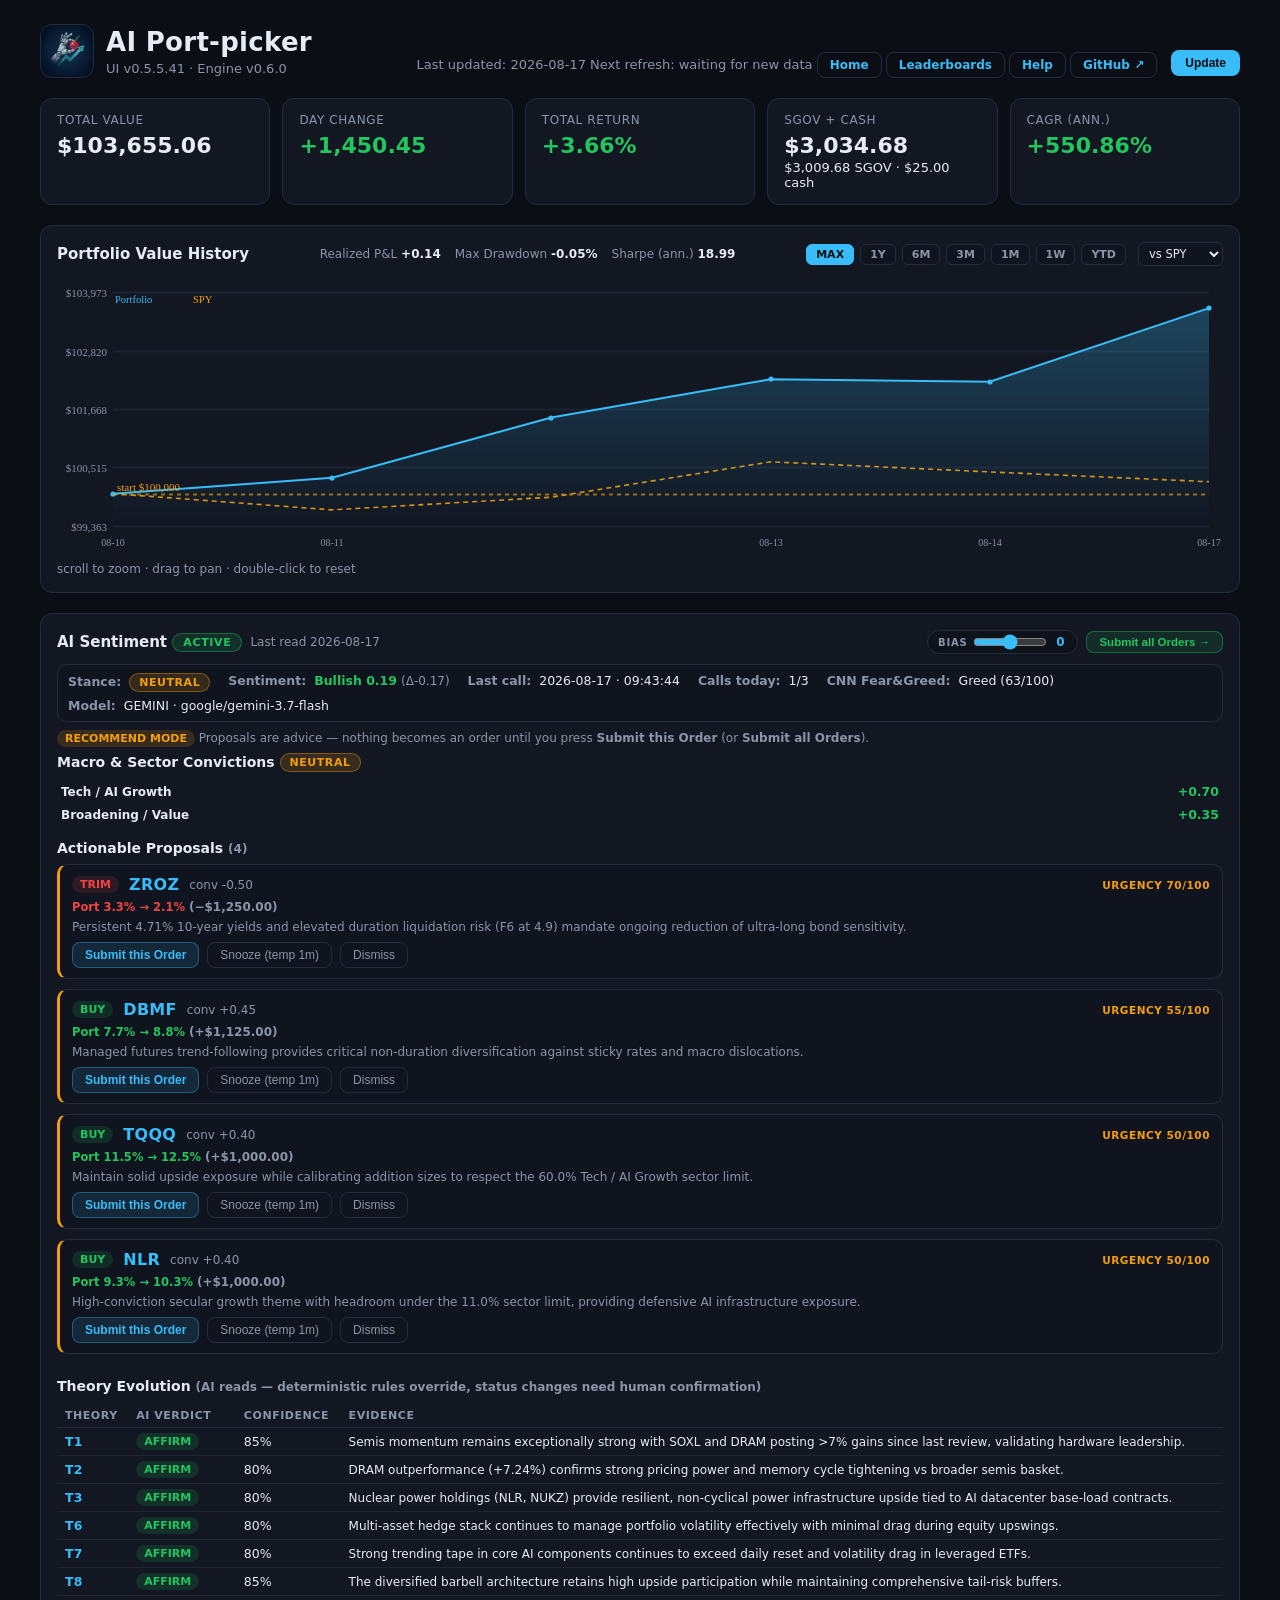
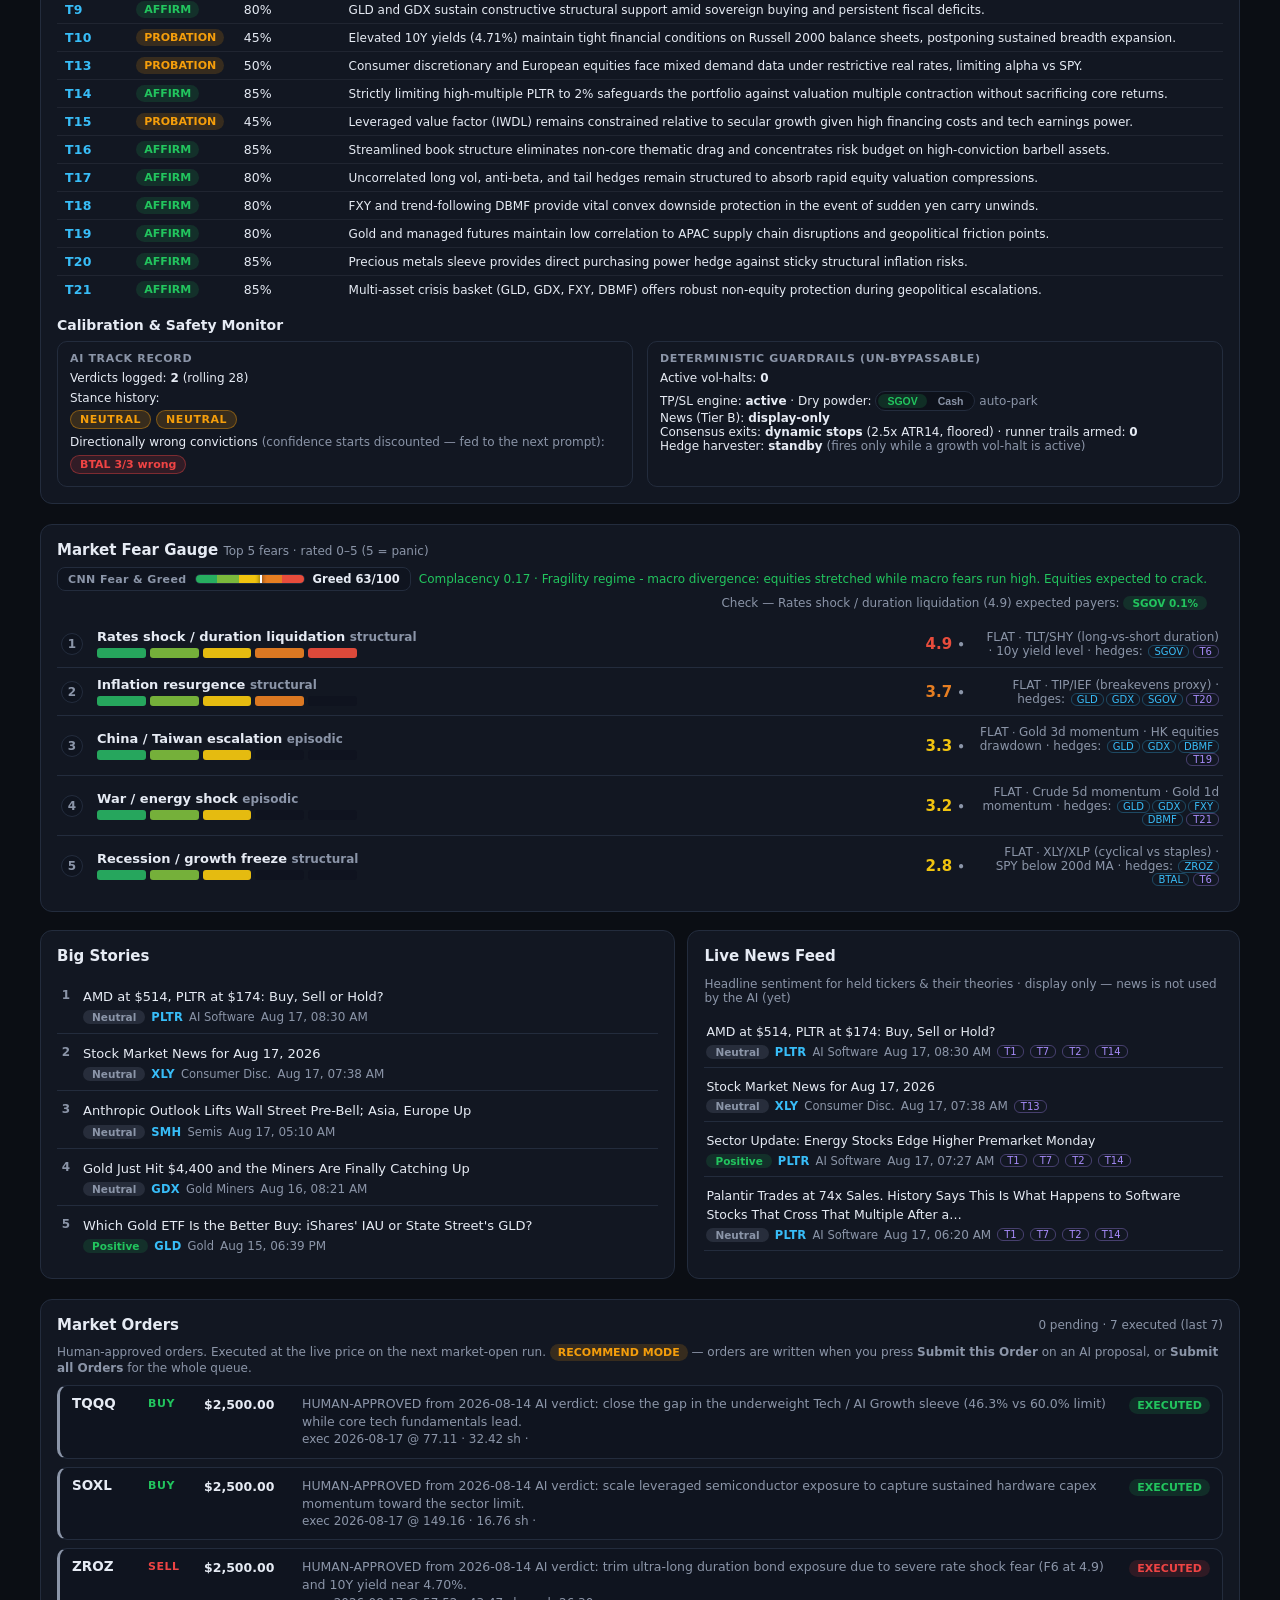
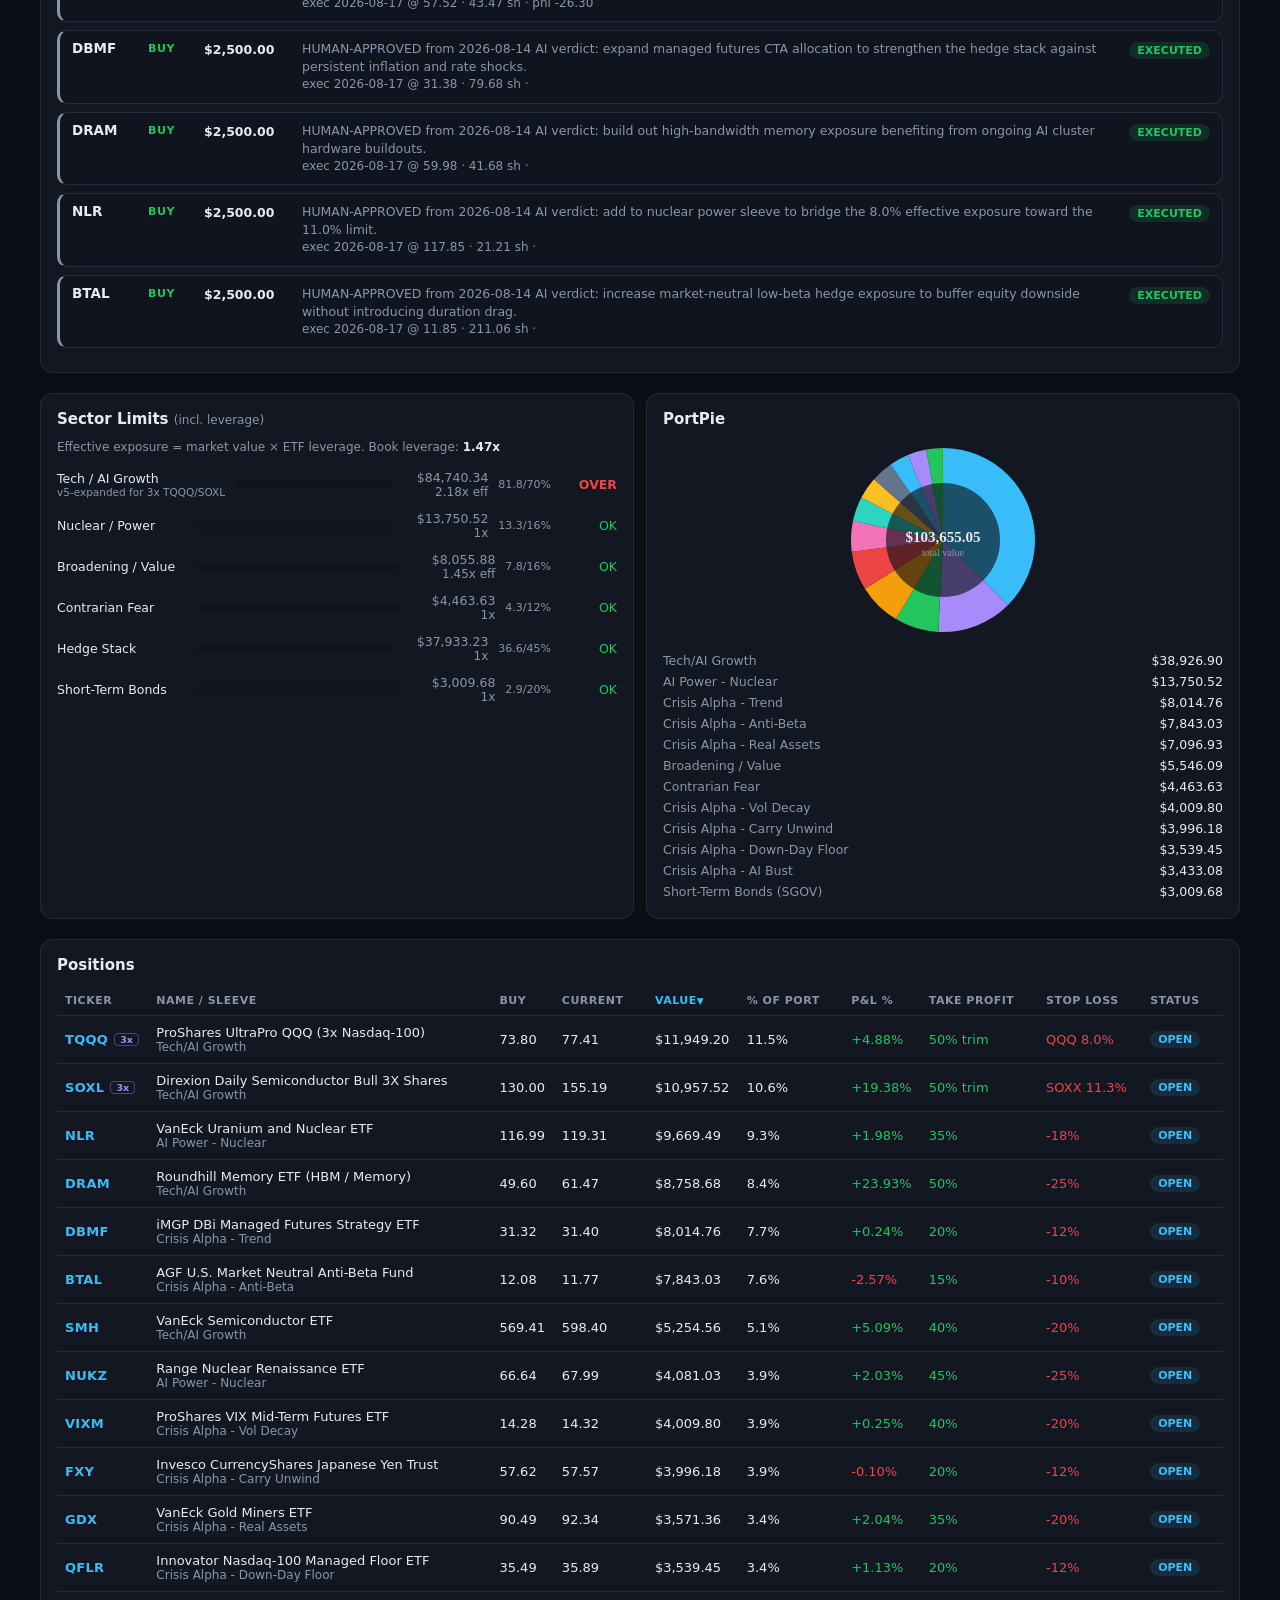
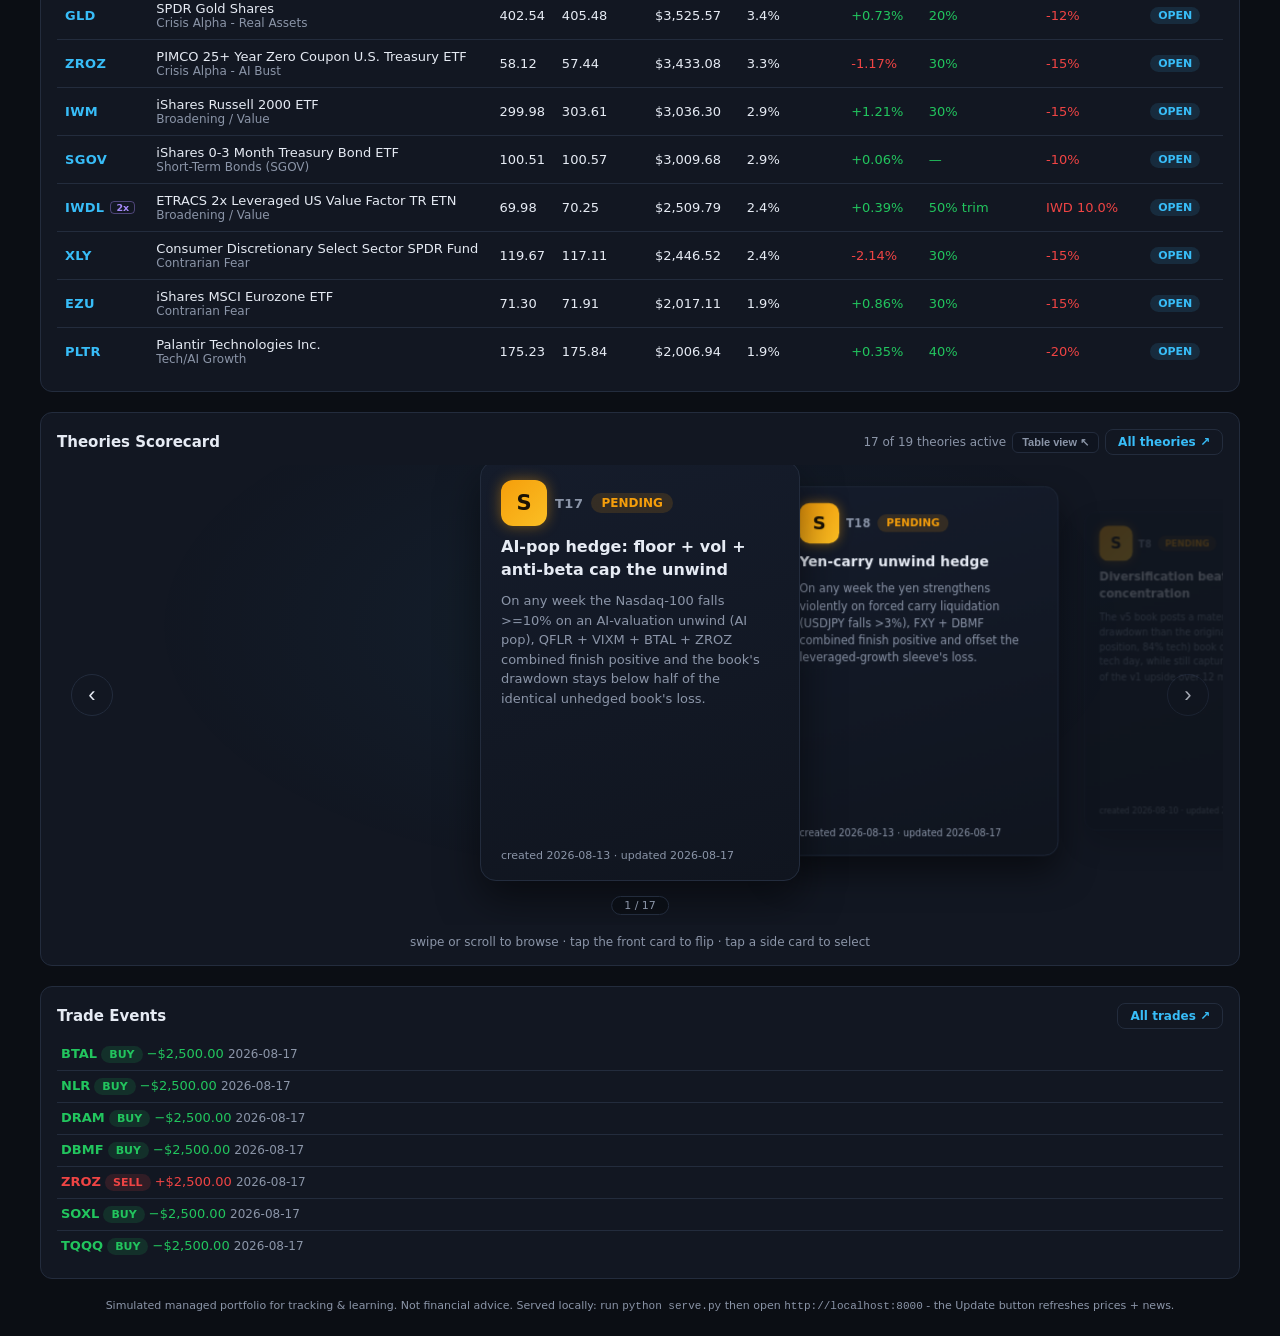
==== dashboard.html @ 4c9df9c7 "v0.5.5.41: community leaderboards full build - Top-10 windows, SPY/QQQ/TQQQ/TQQQ60-TMF40 benchmarks," ====
﻿<!DOCTYPE html>
<html lang="en">
<head>
<meta charset="UTF-8">
<meta name="viewport" content="width=device-width, initial-scale=1.0">
<title>AI Port-picker</title>
<link rel="stylesheet" href="styles.css?v=53">
</head>
<!--
  Page skeleton only. Every section below is filled by app.js from the
  AUTO-GENERATED dashboard.js (window.DASH). To change what shows, edit
  app.js or the data in portfolio.json/update.py â€” NOT dashboard.js.

  Section -> render function in app.js:
    header/cards          renderCards()
    chart                 initValueChart()
    AI sentiment          renderAi() (aiSection)
    fear gauge            renderFears() (fearSection)
    news                  renderNews()
    market orders         renderOrders()
    sector limits + pie   renderSectors() / initDonut()
    positions table       renderPositions()
    theories scorecard    renderTheories()
    trade events          renderEvents()
-->
<body>
<div class="wrap">
  <header>
    <div style="display:flex; align-items:center; gap:12px;">
      <div class="mascot" id="mascot" title="AI cherry-picker mascot â€” temp logo (replace with the real one later)"></div>
      <div>
        <h1 id="pname">Portfolio</h1>
        <div class="sub" id="verLine"></div>
      </div>
    </div>
    <div class="asof">Last updated: <span id="asof"></span> <span class="nextRefresh">Next refresh: <span id="nextRefresh">â€“</span></span> <a class="archiveBtn" href="index.html">Home</a> <a class="archiveBtn" href="leaderboards.html">Leaderboards</a> <a class="archiveBtn" href="help.html">Help</a> <a class="archiveBtn" href="https://github.com/RubySapior/stock-picker" target="_blank" rel="noopener">GitHub &#8599;</a> <button id="updateBtn" class="updateBtn" title="Run update.py to fetch fresh prices + news, then reload">Update</button></div>
  </header>

  <div class="rebalBanner" id="rebalBanner" style="display:none;"></div>

  <div class="cards" id="cards"></div>

  <div class="panel" style="position:relative; margin-bottom:20px;">
    <div class="charthead">
      <h2>Portfolio Value History</h2>
      <span class="chartstat" id="chartStat"></span>
      <div class="chartbar">
        <span class="rangeBtn active" data-days="0">MAX</span>
        <span class="rangeBtn" data-days="365">1Y</span>
        <span class="rangeBtn" data-days="183">6M</span>
        <span class="rangeBtn" data-days="92">3M</span>
        <span class="rangeBtn" data-days="30">1M</span>
        <span class="rangeBtn" data-days="7">1W</span>
        <span class="rangeBtn" data-days="ytd">YTD</span>
        <label class="bmLabel" title="Overlay a benchmark, normalized to the same $100,000 start">
          <select id="bmSelect" class="bmSelect">
            <option value="SPY">vs SPY</option>
            <option value="QQQ">vs QQQ</option>
            <option value="TQQQ">vs TQQQ</option>
            <option value="MUU">vs MUU</option>
          </select>
        </label>
      </div>
    </div>
    <canvas id="chart" height="280"></canvas>
    <div id="chartTip"></div>
    <div class="muted small" style="margin-top:6px;">scroll to zoom &middot; drag to pan &middot; double-click to reset</div>
  </div>

  <div class="panel" id="aiSection" style="margin-bottom:20px;">
    <div class="charthead">
      <h2>AI Sentiment <span class="aiBadge" id="aiStatus">OFF</span></h2>
      <span class="muted small" id="aiSub"></span>
      <span class="aiCtl" id="aiCtl">
        <span class="biasWrap" title="Your sentiment lean (-5 fearful ... +5 bullish) — fed into the AI prompt, shown separately from the CNN gauge">
          <label class="aiModeLabel" for="biasSlider">BIAS</label>
          <input type="range" id="biasSlider" min="-5" max="5" step="1" value="0">
          <span class="biasVal" id="biasVal">0</span>
        </span>
        <button id="execAllBtn" class="execAllBtn" title="Turn all current AI proposals + rotations into human-approved pending market orders (conviction-scaled amounts)">Submit all Orders &rarr;</button>
      </span>
    </div>
    <div id="aiHeartbeat"></div>
    <div class="aiGrid">
      <div id="aiMacro" class="aiCol"></div>
      <div id="aiProposals" class="aiCol"></div>
    </div>
    <div id="aiTheories" style="margin-top:14px;"></div>
    <div id="aiFearProps" style="margin-top:14px;"></div>
    <div id="aiCalib" style="margin-top:14px;"></div>
  </div>

  <div class="panel fearPanel" id="fearSection" style="display:none;">
    <div class="charthead">
      <h2>Market Fear Gauge <span class="muted small" style="font-weight:400;">Top 5 fears &middot; rated 0&ndash;5 (5 = panic)</span></h2>
      <div id="complacency" class="compLine"></div>
    </div>
    <div id="fearList"></div>
    <div id="fearSizing" class="sizingBox" style="display:none;"></div>
  </div>

  <div class="news-grid">
    <div class="panel">
      <h2>Big Stories</h2>
      <div id="bigStories"></div>
    </div>
    <div class="panel">
      <h2>Live News Feed</h2>
      <div class="muted small" style="margin-bottom:8px;">Headline sentiment for held tickers &amp; their theories &middot; display only — news is not used by the AI (yet)</div>
      <div class="feedWrap" id="feedWrap">
        <div id="newsFeed"></div>
        <div class="feedBar" aria-hidden="true"><div class="feedThumb" id="feedThumb"></div></div>
      </div>
    </div>
  </div>

  <div class="panel" id="ordersSection" style="margin-bottom:20px; display:none;">
    <div class="charthead">
      <h2>Market Orders</h2>
      <span class="muted small" id="ordersSub"></span>
    </div>
    <div class="muted small" style="margin-bottom:10px;" id="ordersNote">Human-approved orders from the AI verdict. Executed at the live price on the next market-open run.</div>
    <div id="ordersList"></div>
  </div>

  <div class="cmp-grid">
    <div class="panel">
      <h2>Sector Limits <span class="muted small" style="font-weight:400;">(incl. leverage)</span></h2>
      <div class="muted small" style="margin-bottom:10px;">Effective exposure = market value &times; ETF leverage. Book leverage: <strong id="levFactor" class="txt" style="color:var(--txt);"></strong></div>
      <div id="sectorList"></div>
    </div>
    <div class="panel" style="position:relative;">
      <h2>PortPie</h2>
      <canvas id="donut" height="200"></canvas>
      <div id="donutTip"></div>
      <div id="sleeveList" style="margin-top:10px;"></div>
    </div>
  </div>

  <div class="panel" style="margin-bottom:20px;">
    <h2>Positions</h2>
    <div class="scrollWrap">
      <div class="scroll">
        <table id="posTable">
          <thead><tr>
            <th data-key="ticker">Ticker</th><th data-key="name">Name / Sleeve</th><th data-key="buy_price">Buy</th><th data-key="current_price">Current</th><th data-key="current_value">Value</th><th data-key="pct">% of Port</th>
            <th data-key="pnl_pct">P&amp;L %</th><th data-key="take_profit_pct">Take Profit</th><th data-key="stop_loss_pct">Stop Loss</th><th data-key="status">Status</th>
          </tr></thead>
          <tbody></tbody>
        </table>
      </div>
      <div class="hBar" aria-hidden="true"><div class="hThumb" id="posHThumb"></div></div>
    </div>
  </div>

  <div class="panel" style="margin-bottom:20px;">
    <div class="charthead">
      <h2>Theories Scorecard</h2>
      <div class="chartbar">
        <span class="muted small" id="tCount"></span>
        <button id="viewToggle" class="rangeBtn" title="Switch between the flash-card wheel and the plain table">Table view &#8596;</button>
        <a class="archiveBtn" href="theories.html">All theories &#8599;</a>
      </div>
    </div>
    <div class="wheelStage" id="wheelStage">
      <div class="wheel" id="wheel"></div>
      <button class="wheelBtn prev" id="wPrev" title="Previous card">&#8249;</button>
      <button class="wheelBtn next" id="wNext" title="Next card">&#8250;</button>
      <div class="wheelCounter" id="wCounter"></div>
    </div>
    <div class="wheelHint" id="wheelHint">swipe or scroll to browse &middot; tap the front card to flip &middot; tap a side card to select</div>
    <div id="tableView" style="display:none;">
      <div class="scrollWrap">
        <div class="scroll">
          <table id="theoryTable">
            <thead><tr><th>Rank</th><th>ID</th><th>Theory</th><th>Prediction</th><th>Status</th><th>Evidence Log</th></tr></thead>
            <tbody></tbody>
          </table>
        </div>
        <div class="hBar" aria-hidden="true"><div class="hThumb" id="theoryHThumb"></div></div>
      </div>
    </div>
  </div>

  <div class="panel" style="margin-bottom:20px;">
    <div class="charthead">
      <h2>Trade Events</h2>
      <a class="archiveBtn" href="trades.html">All trades &#8599;</a>
    </div>
    <div id="events"></div>
  </div>

  <footer>Simulated managed portfolio for tracking &amp; learning. Not financial advice. Served locally: run <code>python serve.py</code> then open <code>http://localhost:8000</code> - the Update button refreshes prices + news.</footer>
</div>

<script src="wheel.js?v=8"></script>
<script src="app.js?v=58" defer></script>
</body>
</html>
---- styles.css ----
:root{
    --bg:#0b0e14; --panel:#121722; --panel2:#0f141f; --border:#232c3d;
    --txt:#e6ebf4; --muted:#8b95a8; --green:#22c55e; --red:#ef4444;
    --amber:#f59e0b; --blue:#38bdf8; --violet:#a78bfa;
  }
  *{box-sizing:border-box; margin:0; padding:0;}
  html{scroll-behavior:smooth; overflow-x:hidden; overscroll-behavior-x:contain;}
  body{background:var(--bg); color:var(--txt); font-family:'Segoe UI',system-ui,-apple-system,sans-serif; padding:24px; overflow-x:hidden;}
  .wrap{max-width:1200px; margin:0 auto;}
  header{display:flex; justify-content:space-between; align-items:flex-end; flex-wrap:wrap; gap:12px; margin-bottom:20px;}
  h1{font-size:26px; letter-spacing:.3px;}
  .sub{color:var(--muted); font-size:13px; margin-top:4px;}
  .asof{color:var(--muted); font-size:13px; text-align:right;}
  .updateBtn{cursor:pointer; font-size:12px; font-weight:600; color:#0b0e14; background:var(--blue);
    border:none; border-radius:8px; padding:6px 14px; margin-left:10px; vertical-align:2px;}
  .updateBtn:hover{filter:brightness(1.1);}
  .updateBtn:disabled{opacity:.6; cursor:wait;}
  .mascot{width:54px; height:54px; flex:none; border-radius:12px; border:1.5px dashed var(--border);
    background:var(--panel2) center/contain no-repeat; background-image:url('temp-logo.jpg?v=2');}
  .mascot::after{content:'ICON'; display:flex; width:100%; height:100%; align-items:center; justify-content:center;
    color:var(--muted); font-size:9px; font-weight:700; letter-spacing:1px;}
  .mascot.hasIcon::after{display:none;}
  .mascot.hasIcon{border-style:solid;}
  .cards{display:grid; grid-template-columns:repeat(auto-fit,minmax(160px,1fr)); gap:12px; margin-bottom:20px;}
  .card{background:var(--panel); border:1px solid var(--border); border-radius:12px; padding:14px 16px;}
  .card .label{color:var(--muted); font-size:12px; text-transform:uppercase; letter-spacing:.6px;}
  .card .val{font-size:22px; font-weight:600; margin-top:6px;}
  .card .delta{font-size:13px; margin-top:2px;}
  .cmp-grid{display:grid; grid-template-columns:minmax(0,1fr) minmax(0,1fr); gap:12px; margin-bottom:20px;}
  .panel{background:var(--panel); border:1px solid var(--border); border-radius:12px; padding:16px;}
  .panel h2{font-size:15px; margin-bottom:12px; color:var(--txt);}
  canvas{width:100%; display:block;}
  #donutTip{position:absolute; pointer-events:none; background:rgba(18,23,34,.96); border:1px solid var(--border); border-radius:8px; padding:6px 10px; font-size:12px; color:var(--txt); opacity:0; transition:opacity .12s; z-index:50; box-shadow:0 4px 14px rgba(0,0,0,.45); white-space:nowrap;}
  #chartTip{position:absolute; pointer-events:none; background:rgba(18,23,34,.96); border:1px solid var(--border); border-radius:8px; padding:6px 10px; font-size:12px; color:var(--txt); opacity:0; transition:opacity .12s; z-index:50; box-shadow:0 4px 14px rgba(0,0,0,.45); white-space:nowrap;}
  table{width:100%; border-collapse:collapse; font-size:13px;}
  #posTable th{cursor:pointer; user-select:none; white-space:nowrap;}
  #posTable th:hover{color:var(--txt);}
  #posTable th.sorted{color:var(--blue);}
  #posTable td{white-space:nowrap;}
  .caret{display:inline-block; width:14px; color:var(--blue); font-size:9px; text-align:left;}
  .newTag{display:inline-block; margin-left:6px; font-size:9px; font-weight:700; color:#0b0e14; background:var(--green);
    border-radius:4px; padding:1px 5px; vertical-align:1px; animation:newPulse 2s ease-in-out infinite; white-space:nowrap;}
  @keyframes newPulse{0%,100%{opacity:1;} 50%{opacity:.5;}}
  th{color:var(--muted); text-align:left; padding:8px 8px; border-bottom:1px solid var(--border); font-weight:600; font-size:11px; text-transform:uppercase; letter-spacing:.5px;}
  td{padding:9px 8px; border-bottom:1px solid var(--border);}
  tr:last-child td{border-bottom:none;}
  .pos{color:var(--green);} .neg{color:var(--red);} .amber{color:var(--amber);}
  .pill{display:inline-block; padding:2px 8px; border-radius:20px; font-size:11px; font-weight:600;}
  .pill.open{background:rgba(56,189,248,.12); color:var(--blue);}
  .pill.closed{background:rgba(148,163,184,.12); color:var(--muted);}
  .pill.tp{background:rgba(34,197,94,.14); color:var(--green);}
  .pill.sl{background:rgba(239,68,68,.14); color:var(--red);}
  .pill.warn{background:rgba(245,158,11,.16); color:var(--amber);}
  .rebalBanner{border:1px solid rgba(245,158,11,.35); background:rgba(245,158,11,.08); color:var(--amber); border-radius:8px; padding:10px 14px; margin:14px 0; font-size:13px; line-height:1.5;}
  .badge{display:inline-block; padding:3px 10px; border-radius:20px; font-size:12px; font-weight:600;}
  .badge.pending{background:rgba(245,158,11,.14); color:var(--amber);}
  .badge.right{background:rgba(34,197,94,.16); color:var(--green);}
  .badge.wrong{background:rgba(239,68,68,.16); color:var(--red);}
  .badge.partial{background:rgba(167,139,250,.16); color:var(--violet);}
  .badge.s{background:linear-gradient(135deg,#f59e0b,#fbbf24); color:#1a1205; box-shadow:0 0 8px rgba(245,158,11,.4);}
  .badge.a{background:rgba(34,197,94,.18); color:var(--green);}
  .badge.b{background:rgba(56,189,248,.16); color:var(--blue);}
  .badge.c{background:rgba(245,158,11,.16); color:var(--amber);}
  .badge.d{background:rgba(239,68,68,.18); color:var(--red);}
  .badge.abandoned{background:rgba(148,163,184,.14); color:var(--muted); text-decoration:line-through;}
  .badge.paused{background:rgba(167,139,250,.14); color:var(--violet);}
  .scroll{overflow-x:auto; scrollbar-width:none;}
  .scroll::-webkit-scrollbar{width:0; height:0;}
  .scrollWrap{position:relative;}
  .hBar{position:absolute; left:1px; right:1px; bottom:0; height:6px; pointer-events:none; z-index:5;}
  .hThumb{position:absolute; top:0; bottom:0; border-radius:3px; background:rgba(56,189,248,.38); box-shadow:0 0 6px rgba(56,189,248,.18); opacity:0; transition:opacity .35s ease;}
  .scrollWrap.scrolling .hThumb{opacity:1;}
  .muted{color:var(--muted);} .small{font-size:12px;}
  .eventline{display:flex; justify-content:space-between; align-items:center; padding:7px 4px; border-bottom:1px solid var(--border); font-size:13px;}
  .eventline .evWho{min-width:205px; white-space:nowrap; flex-shrink:0;}
  .eventline:last-child{border-bottom:none;}
  footer{margin-top:20px; color:var(--muted); font-size:11px; text-align:center;}
  .thesis{font-size:12.5px; color:var(--muted); margin-top:4px;}
  #theoryTable td{vertical-align:top;}
  #theoryTable td:nth-child(2){white-space:nowrap;}
  #theoryTable th:nth-child(3), #theoryTable td:nth-child(3){width:31%;}
  #theoryTable th:nth-child(4), #theoryTable td:nth-child(4){width:24%;}
  .ev{font-size:12px; color:var(--muted); margin-top:4px; border-left:2px solid var(--border); padding-left:8px;}
  .news-grid{display:grid; grid-template-columns:minmax(0,1.15fr) minmax(0,1fr); gap:12px; margin-bottom:20px;}
  #bigStories .story{display:flex; gap:10px; padding:9px 2px; border-bottom:1px solid var(--border);}
  #bigStories .story:last-child{border-bottom:none;}
  .snum{color:var(--muted); font-size:12px; font-weight:700; padding-top:2px; min-width:14px; text-align:center;}
  .stitle, .fTitle{color:var(--txt); text-decoration:none; line-height:1.4;}
  .stitle{font-size:13px;} .fTitle{font-size:12.5px;}
  .stitle:hover, .fTitle:hover{color:var(--blue);}
  .smeta, .fMeta{color:var(--muted); font-size:11.5px; margin-top:4px; display:flex; align-items:center; gap:6px; flex-wrap:wrap;}
  .sent{display:inline-block; padding:1px 9px; border-radius:999px; font-size:10.5px; font-weight:600; text-transform:capitalize;}
  .sent.positive{color:var(--green); background:rgba(34,197,94,.14);}
  .sent.negative{color:var(--red); background:rgba(239,68,68,.14);}
  .sent.neutral{color:var(--muted); background:rgba(148,163,184,.16);}
  .tick{font-weight:700; color:var(--blue); letter-spacing:.3px;}
  .tick[title]{cursor:help;}
  a.theoryTag{text-decoration:none; cursor:pointer; color:var(--violet);}
  .theoryTag{display:inline-block; font-size:10px; color:var(--violet); border:1px solid rgba(167,139,250,.35); border-radius:6px; padding:0 6px;}
  a.theoryTag:hover{background:rgba(167,139,250,.15);}
  .feedWrap{position:relative;}
  #newsFeed{overflow-y:auto; scrollbar-width:none;}
  #newsFeed::-webkit-scrollbar{width:0; height:0;}
  .feedBar{position:absolute; right:1px; top:2px; bottom:2px; width:6px; pointer-events:none; z-index:5;}
  .feedThumb{position:absolute; left:0; right:0; border-radius:3px; background:rgba(56,189,248,.38); box-shadow:0 0 6px rgba(56,189,248,.18); opacity:0; transition:opacity .35s ease;}
  .feedWrap.scrolling .feedThumb{opacity:1;}
  .feedItem{padding:8px 2px; border-bottom:1px solid var(--border);}
  .feedItem:last-child{border-bottom:none;}
  .charthead{display:flex; justify-content:space-between; align-items:center; flex-wrap:wrap; gap:8px; margin-bottom:10px;}
  .charthead h2{margin-bottom:0;}
  .chartstat{display:flex; align-items:center; gap:14px; flex-wrap:wrap; font-size:12px; color:var(--muted);}
  .chartstat b{color:var(--txt); font-weight:600;}
  .chartbar{display:flex; align-items:center; gap:6px; flex-wrap:wrap;}
  .rangeBtn{cursor:pointer; font-size:11px; font-weight:600; color:var(--muted); border:1px solid var(--border);
    border-radius:6px; padding:3px 9px; background:var(--panel2); user-select:none;}
  .rangeBtn:hover{color:var(--txt); border-color:var(--blue);}
  .rangeBtn.active{color:#0b0e14; background:var(--blue); border-color:var(--blue);}
  .spyLabel{font-size:11.5px; color:var(--muted); display:flex; align-items:center; gap:5px; cursor:pointer; margin-left:4px;}
  .spyLabel input{accent-color:var(--amber);}
  .bmLabel{margin-left:6px;}
  .bmSelect{background:var(--panel2); color:var(--text); border:1px solid var(--border); border-radius:6px;
    font-size:11.5px; font-family:inherit; padding:3px 6px; cursor:pointer;}
  .bmSelect:hover{border-color:var(--amber);}
  .cmp-grid{display:grid; grid-template-columns:minmax(0,1fr) minmax(0,1fr); gap:12px; margin-bottom:20px;}
  .srow{display:flex; align-items:center; gap:10px; padding:6px 0; font-size:12.5px;}
  .sname{min-width:130px;}
  .sbar{flex:1; height:8px; background:var(--panel2); border-radius:6px; overflow:hidden; position:relative;}
  .sbar .fill{height:100%; border-radius:6px;}
  .sbar .capmark{position:absolute; top:-2px; width:2px; height:12px; background:var(--muted);}
  .sval{min-width:86px; text-align:right; color:var(--muted); font-variant-numeric:tabular-nums;}
  .scap{min-width:44px; text-align:right; color:var(--muted); font-size:11px;}
  .sstat{min-width:56px; text-align:right;}
  .stat.ok{color:var(--green);} .stat.warn{color:var(--amber);} .stat.over{color:var(--red); font-weight:700;}
  .levBadge{display:inline-block; margin-left:6px; font-size:9.5px; font-weight:700; color:var(--violet);
    border:1px solid rgba(167,139,250,.4); border-radius:4px; padding:0 5px; vertical-align:1px;}
  .schedTag{display:block; width:max-content; max-width:52px; margin-top:1px; font-size:8px; font-weight:700;
    line-height:1.1; letter-spacing:.2px; text-align:center; color:var(--amber);
    border:1px solid rgba(245,158,11,.45); border-radius:4px; padding:1px 3px; cursor:help;}
  @media (max-width:900px){ .news-grid{grid-template-columns:1fr;} .cmp-grid{grid-template-columns:1fr;} }
  @media (max-width:520px){
    .srow{flex-wrap:wrap; row-gap:6px;}
    .sbar{flex-basis:100%;}
    .sname{flex:1 1 auto; min-width:0;}
  }

  /* ---- market fear gauge ---- */
  .fearPanel{margin-bottom:18px;}
  .fearRow{display:flex; align-items:center; gap:14px; padding:9px 4px; border-bottom:1px solid var(--border);}
  .fearRow:last-child{border-bottom:none;}
  .fearRank{width:22px; height:22px; border-radius:50%; background:var(--panel2); border:1px solid var(--border); color:var(--muted); font-size:12px; font-weight:700; display:flex; align-items:center; justify-content:center; flex:none;}
  .fearMain{flex:1; min-width:0;}
  .fearName{font-size:13px; font-weight:600; margin-bottom:4px;}
  .fearBar{display:flex; gap:4px; max-width:260px;}
  .fearSeg{flex:1; height:10px; border-radius:3px; opacity:.95;}
  .fearScore{font-size:15px; font-weight:700; width:52px; text-align:right; flex:none;}
  .fearArrow{font-size:12px; color:var(--muted);}
  .fearWhy{font-size:11px; color:var(--muted); width:240px; flex:none; text-align:right;}
  .chip{display:inline-block; font-size:10px; color:var(--blue); border:1px solid rgba(56,189,248,.3); border-radius:6px; padding:0 5px; margin-left:2px;}
  .compLine{font-size:12px; text-align:right;}
  .compHot{color:var(--red); font-weight:600;}
  .compMid{color:var(--amber);}
  .compCool{color:var(--green);}
  .fgWrap{display:inline-flex; align-items:center; gap:8px; border:1px solid var(--border); background:var(--panel2); border-radius:8px; padding:4px 10px; margin-right:8px; vertical-align:middle;}
  .fgLabel{font-weight:700; font-size:11px; letter-spacing:.4px; color:var(--muted);}
  .fgTrack{position:relative; display:inline-flex; width:110px; height:10px; border-radius:6px; overflow:hidden; border:1px solid var(--border);}
  .fgZone{flex:1;}
  .fgNeedle{position:absolute; top:-3px; width:2px; height:16px; background:#fff; border-radius:2px; box-shadow:0 0 4px rgba(0,0,0,.8); pointer-events:none;}
  .fgVal{font-weight:700; font-size:11.5px;}
  .sizingBox{margin-top:10px; padding:9px 12px; border:1px solid rgba(245,158,11,.4); border-radius:8px; background:rgba(245,158,11,.08); font-size:12px; color:var(--amber);}
  @media (max-width:900px){ .fearRow{flex-wrap:wrap;} .fearWhy{width:100%; text-align:left;} }

  /* ---- theory archive (theories.html) ---- */
  .archiveBtn{display:inline-block; padding:5px 12px; border:1px solid var(--border); border-radius:8px; color:var(--blue); text-decoration:none; font-size:12px; font-weight:600;}
  .archiveBtn:hover{border-color:var(--blue); background:rgba(56,189,248,.08);}
  .filterbar{display:flex; align-items:center; gap:10px; flex-wrap:wrap; margin-bottom:12px;}
  .searchBox{flex:1; min-width:220px; background:var(--panel2); border:1px solid var(--border); border-radius:8px; color:var(--txt); padding:7px 12px; font-size:13px; outline:none;}
  .searchBox:focus{border-color:var(--blue);}
  .btnGroup{display:inline-flex; gap:4px; flex-wrap:wrap;}
  .fBtn.active{color:var(--txt); border-color:var(--blue); background:rgba(56,189,248,.12);}

  /* ---- help page (help.html) ---- */
  .helpTab{cursor:pointer; font-size:12px; font-weight:600; color:var(--muted); border:1px solid var(--border);
    border-radius:8px; padding:6px 18px; background:var(--panel2); user-select:none;}
  .helpTab:hover{color:var(--txt); border-color:var(--blue);}
  .helpTab.active{color:#0b0e14; background:var(--blue); border-color:var(--blue);}
  .helpText{font-size:13px; line-height:1.7; color:var(--txt); margin:0;}
  .helpList{margin:0; padding-left:20px; font-size:13px; line-height:1.7; color:var(--txt);}
  .helpList li{margin-bottom:8px;}
  .helpList code, .helpText code, table code{background:var(--panel2); border:1px solid var(--border); border-radius:4px; padding:1px 5px; font-size:12px;}

  /* ---- theory archive flash-card wheel (theories.html) ---- */
  .wheelStage{position:relative; height:min(460px, 64vh); perspective:1500px; overflow:hidden; touch-action:pan-y; cursor:grab; border-radius:16px; background:radial-gradient(ellipse at 50% 35%, rgba(56,189,248,.05), transparent 60%); user-select:none; -webkit-user-select:none; -webkit-touch-callout:none;}
  .wheelStage.dragging{cursor:grabbing;}
  .wheel{position:absolute; inset:0;}
  .wheelStage .card{position:absolute; left:50%; top:calc(50% - 24px); width:min(320px, 82vw); height:min(420px, 56vh); background:transparent; border:none; padding:0; transition:transform .85s cubic-bezier(.22,.9,.3,1), opacity .35s ease; cursor:pointer;}
  .wheelStage.dragging .card{transition:transform .3s cubic-bezier(.25,.85,.35,1), opacity .3s ease;}
  .cardInner{position:absolute; inset:0; z-index:1; perspective:1200px; transform-style:preserve-3d; transition:transform .85s cubic-bezier(.4,.1,.2,1);}
  .wheelStage .card.flipped .cardInner{transform:rotateY(180deg);}
  .face{position:absolute; inset:0; backface-visibility:hidden; -webkit-backface-visibility:hidden; border-radius:16px; border:1px solid var(--border); background:linear-gradient(165deg, #151c2b 0%, #10151f 100%); box-shadow:0 18px 40px rgba(0,0,0,.5); display:flex; flex-direction:column; padding:18px 20px; overflow:hidden;}
  .face.back{transform:rotateY(180deg); background:linear-gradient(165deg, #10161f 0%, #0d1119 100%);}
  .wheelStage .card.dim .face{filter:brightness(.75);}
  .cTop{display:flex; align-items:center; gap:8px; margin-bottom:10px;}
  .cTier{width:46px; height:46px; flex:none; border-radius:12px; display:flex; align-items:center; justify-content:center; font-size:21px; font-weight:800;}
  .cTier.s{background:linear-gradient(135deg,#f59e0b,#fbbf24); color:#1a1205; box-shadow:0 0 14px rgba(245,158,11,.45);}
  .cTier.a{background:rgba(34,197,94,.18); color:var(--green); border:1px solid rgba(34,197,94,.4);}
  .cTier.b{background:rgba(56,189,248,.16); color:var(--blue); border:1px solid rgba(56,189,248,.4);}
  .cTier.c{background:rgba(245,158,11,.16); color:var(--amber); border:1px solid rgba(245,158,11,.4);}
  .cTier.d{background:rgba(239,68,68,.18); color:var(--red); border:1px solid rgba(239,68,68,.4);}
  .cId{font-size:13px; font-weight:700; color:var(--muted); letter-spacing:.5px;}
  .cTitle{font-size:16px; font-weight:700; line-height:1.4; margin-bottom:10px;}
  .cPred{font-size:13px; color:var(--muted); line-height:1.5; flex:1; overflow-y:auto;}
  .cFoot{margin-top:12px; font-size:11px;}
  .cSection{font-size:10.5px; font-weight:700; letter-spacing:1.5px; color:var(--muted); text-transform:uppercase; margin:6px 0 4px;}
  .cThesis{font-size:12.5px; color:var(--txt); line-height:1.5; margin-bottom:8px; max-height:96px; overflow-y:auto;}
  .cEvs{flex:1; overflow-y:auto; padding-right:4px;}
  .cEvs .ev{font-size:11.5px;}
  .wheelBtn{position:absolute; top:50%; transform:translateY(-50%); width:42px; height:42px; border-radius:50%; background:var(--panel); border:1px solid var(--border); color:var(--txt); font-size:22px; line-height:1; cursor:pointer; z-index:60; transition:all .15s;}
  .wheelBtn:hover{border-color:var(--blue); color:var(--blue); background:rgba(56,189,248,.1);}
  .wheelBtn.prev{left:14px;}
  .wheelBtn.next{right:14px;}
  .wheelCounter{position:absolute; bottom:10px; left:50%; transform:translateX(-50%); background:rgba(11,14,20,.8); border:1px solid var(--border); border-radius:20px; padding:2px 12px; font-size:11px; color:var(--muted); z-index:200; pointer-events:none;}
  .wheelHint{text-align:center; color:var(--muted); font-size:12px; margin-top:10px;}
  @media (max-width:700px){
    .wheelBtn{width:34px; height:34px; font-size:18px;}
    .wheelBtn.prev{left:6px;} .wheelBtn.next{right:6px;}
  }


/* ---- AI Sentiment section ---- */
.aiBadge{display:inline-block; font-size:11px; font-weight:700; letter-spacing:.06em; padding:2px 10px; border-radius:20px; vertical-align:middle;}
.aiBadge.active{background:rgba(34,197,94,.14); color:var(--green); border:1px solid rgba(34,197,94,.4);}
.aiBadge.degraded{background:rgba(245,158,11,.16); color:var(--amber); border:1px solid rgba(245,158,11,.4);}
.aiBadge.off{background:rgba(148,163,184,.12); color:var(--muted); border:1px solid var(--border);}
.stancePill{display:inline-block; font-size:11px; font-weight:700; letter-spacing:.05em; padding:2px 9px; border-radius:12px; vertical-align:middle;}
.stancePill.risk_on{background:rgba(34,197,94,.14); color:var(--green); border:1px solid rgba(34,197,94,.4);}
.stancePill.risk_off{background:rgba(239,68,68,.14); color:var(--red); border:1px solid rgba(239,68,68,.4);}
.stancePill.neutral{background:rgba(245,158,11,.16); color:var(--amber); border:1px solid rgba(245,158,11,.4);}
.aiBar{display:flex; flex-wrap:wrap; gap:6px 18px; padding:8px 10px; background:var(--panel2); border:1px solid var(--border); border-radius:10px; margin-bottom:8px; font-size:12.5px;}
.aiBarItem strong{color:var(--muted); font-weight:600; margin-right:4px;}
.aiSlate{padding:14px; border:1px dashed var(--border); border-radius:10px; color:var(--muted); font-size:13px; line-height:1.6;}
.aiGrid{display:grid; grid-template-columns:1fr; gap:14px; margin-top:6px;}
.aiColHead{font-size:14px; margin:0 0 8px;}
.propCard{border:1px solid var(--border); border-left:3px solid var(--muted); border-radius:10px; padding:10px 12px; margin-bottom:10px; background:var(--panel2); position:relative; perspective:900px;}
.propCard.urgred{border-left-color:var(--red);}
.propCard.urgamber{border-left-color:var(--amber);}
.propCard.urglow{border-left-color:#4a5568;}
.propInner{position:relative; transform-style:preserve-3d; transition:transform .35s ease;}
.propCard.flipped .propInner{transform:rotateY(180deg);}
.propFace{backface-visibility:hidden; -webkit-backface-visibility:hidden;}
.propBack{position:absolute; inset:0; transform:rotateY(180deg); display:flex; flex-direction:column; justify-content:center; border-radius:8px;}
.propTop{display:flex; align-items:center; gap:10px; flex-wrap:wrap;}
.urgTag{font-size:10.5px; font-weight:700; letter-spacing:.05em; margin-left:auto;}
.urgTag.urgred{color:var(--red);}
.urgTag.urgamber{color:var(--amber);}
.urgTag.urglow{color:var(--muted);}
.aiBtns{display:flex; gap:8px; margin-top:8px; flex-wrap:wrap;}
.aiBtn{background:rgba(56,189,248,.12); color:var(--blue); border:1px solid rgba(56,189,248,.35); border-radius:8px; padding:5px 12px; font-size:12px; cursor:pointer; font-weight:600;}
.aiBtn:hover{background:rgba(56,189,248,.25);}
.aiBtn.ghost{background:transparent; color:var(--muted); border-color:var(--border); font-weight:400;}
.aiBtn.ghost:hover{color:var(--txt);}
.aiBtn.booked,.aiBtn.booked:hover{background:rgba(120,120,130,.10); color:var(--muted); border-color:var(--border); cursor:not-allowed; opacity:.7;}
.aiBtn:disabled{cursor:not-allowed;}
.propSub{margin-top:10px; border-top:1px dashed var(--border); padding-top:8px;}
.propSubBtn{width:100%; text-align:center; font-weight:600;}
.propSubBtn .chev{display:inline-block; transition:transform .3s ease; font-size:10px;}
.propSubBtn.open .chev{transform:rotate(90deg);}
.propSubList{margin-top:8px; overflow:hidden; max-height:0; opacity:0;
  transition:max-height .45s ease, opacity .3s ease;}
.propSubList.open{opacity:1;}
.propSubList .propCard{opacity:.8;}
.propSubList.open .propCard{animation:propIn .4s ease both;}
.propSubList.open .propCard:nth-child(1){animation-delay:.05s;}
.propSubList.open .propCard:nth-child(2){animation-delay:.10s;}
.propSubList.open .propCard:nth-child(3){animation-delay:.15s;}
.propSubList.open .propCard:nth-child(4){animation-delay:.20s;}
.propSubList.open .propCard:nth-child(5){animation-delay:.25s;}
.propSubList.open .propCard:nth-child(6){animation-delay:.30s;}
.propSubList.open .propCard:nth-child(7){animation-delay:.35s;}
.propSubList.open .propCard:nth-child(8){animation-delay:.40s;}
@keyframes propIn{from{opacity:0; transform:translateY(-6px);} to{opacity:.8; transform:translateY(0);}}
.updBadge{color:var(--amber); font-weight:600; margin:6px 0;}
.sectRow{display:flex; align-items:center; justify-content:space-between; gap:14px; padding:4px 4px;}
  .sectName{font-size:12px; font-weight:600; overflow:hidden; text-overflow:ellipsis; white-space:nowrap;}
  .sectVal{font-size:12.5px; font-weight:700; flex:none; text-align:right; font-variant-numeric:tabular-nums;}
  .sectVal.pos{color:var(--green);}
  .sectVal.neg{color:var(--red);}
  .sectVal.neu{color:var(--muted);}
.aiFearTable{width:100%; border-collapse:collapse; font-size:12.5px; margin-top:10px;}
.aiFearTable th{text-align:left; color:var(--muted); font-weight:600; font-size:11px; text-transform:uppercase; letter-spacing:.05em; padding:5px 8px; border-bottom:1px solid var(--border);}
.aiFearTable td{padding:5px 8px; border-bottom:1px solid rgba(128,138,152,.12);}
.aiWit{font-size:10.5px; color:var(--amber); font-weight:600;}
.aiCtl{display:inline-flex; align-items:center; gap:8px; margin-left:auto;}
.aiModeLabel{font-size:10px; font-weight:700; letter-spacing:.08em; color:var(--muted);}
.biasWrap{display:inline-flex; align-items:center; gap:6px; background:rgba(11,14,20,.5); border:1px solid var(--border); border-radius:20px; padding:3px 10px;}
.biasWrap input[type=range]{width:74px; accent-color:var(--blue); cursor:pointer;}
.biasVal{font-size:12px; font-weight:800; color:var(--blue); min-width:14px; text-align:center;}
.execAllBtn{background:rgba(34,197,94,.12); color:var(--green); border:1px solid rgba(34,197,94,.4); border-radius:8px; padding:4px 12px; font-size:11.5px; font-weight:700; cursor:pointer;}
.execAllBtn:hover:not(:disabled){background:rgba(34,197,94,.25);}
.execAllBtn:disabled{opacity:.4; cursor:not-allowed;}
.portChg{font-size:11.5px; font-weight:600; margin-top:6px;}
.portChg.pos{color:var(--green);} .portChg.neg{color:var(--red);}
.sentIdx{font-weight:800;}
.parkTog{display:inline-flex; gap:2px; background:rgba(11,14,20,.6); border:1px solid var(--border); border-radius:12px; padding:2px; vertical-align:middle;}
.parkTog button{background:transparent; color:var(--muted); border:0; border-radius:10px; padding:1px 9px; font-size:10.5px; font-weight:700; cursor:pointer;}
.parkTog button.on{background:rgba(34,197,94,.16); color:var(--green);}
.rotBook{margin-left:auto; flex:none;}
.rotRow{display:flex; align-items:center; gap:8px; border:1px solid var(--border); border-left:3px solid var(--blue); border-radius:10px; padding:8px 12px; margin-bottom:8px; background:var(--panel2); font-size:12.5px; flex-wrap:wrap;}
.rotArrow{color:var(--blue); font-weight:800;}
.fpRow{border:1px dashed var(--border); border-radius:8px; padding:8px 12px; margin-bottom:8px; font-size:12.5px; background:var(--panel2);}
.fpRow strong{color:var(--amber);}
.calibBadge{display:inline-block; font-size:11px; font-weight:700; border-radius:10px; padding:2px 9px; margin:2px 4px 2px 0; background:rgba(245,158,11,.14); color:var(--amber); border:1px solid rgba(245,158,11,.4);}
.calibBadge.neg{background:rgba(239,68,68,.14); color:var(--red); border-color:rgba(239,68,68,.4);}
.calibBadge.amber{background:rgba(245,158,11,.14); color:var(--amber); border-color:rgba(245,158,11,.4);}
.calibGrid{display:grid; grid-template-columns:1fr 1fr; gap:14px; margin-top:6px;}
@media(max-width:900px){ .calibGrid{grid-template-columns:1fr;} }
.calibGrid > div{border:1px solid var(--border); border-radius:10px; padding:10px 12px;}
.calibHead{font-size:11px; font-weight:700; letter-spacing:.06em; color:var(--muted);}
.orderRow{display:flex; align-items:flex-start; gap:12px; border:1px solid var(--border); border-left:3px solid var(--muted); border-radius:10px; padding:9px 12px; margin-bottom:8px; background:var(--panel2); font-size:12.5px;}
.orderRow.pending{border-left-color:var(--amber);}
.orderRow.executed{border-left-color:var(--green);}
.orderTicker{font-weight:800; font-size:13.5px; width:64px; flex:none;}
.orderAct{font-size:11px; font-weight:800; letter-spacing:.05em; width:44px; flex:none; margin-top:2px;}
.orderAct.pos{color:var(--green);}
.orderAct.neg{color:var(--red);}
.orderAmt{font-weight:700; font-variant-numeric:tabular-nums; width:86px; flex:none; margin-top:2px;}
.orderNote{flex:1; color:var(--muted); line-height:1.45; min-width:0;}
.orderRow .pill{flex:none; margin-top:2px;}

/* ---- landing page (landing.html) ---- */
.landWrap{max-width:1080px; margin:0 auto;}
.landNav{display:flex; align-items:center; justify-content:space-between; gap:18px; flex-wrap:wrap; padding:18px 0 8px; border-bottom:1px solid var(--border); margin-bottom:34px;}
.landBrand{display:flex; align-items:center; gap:12px;}
.landName{font-size:17px; font-weight:800; letter-spacing:.3px;}
.landTag{font-size:11px; color:var(--muted); letter-spacing:.4px;}
.landNav .mascot{width:42px; height:42px;}
.landLinks{display:flex; gap:18px; align-items:center; flex-wrap:wrap;}
.landLinks a{color:var(--muted); text-decoration:none; font-size:13px; font-weight:600;}
.landLinks a:hover{color:var(--blue);}
.landAuth{display:flex; align-items:center; gap:10px; flex-wrap:wrap;}
.landBtn{display:inline-block; border-radius:10px; padding:9px 20px; font-size:13.5px; font-weight:700; text-decoration:none; cursor:pointer; border:1px solid transparent; font-family:inherit; transition:all .15s;}
.landBtn.solid{background:var(--blue); color:#0b0e14;}
.landBtn.solid:hover{filter:brightness(1.12);}
.landBtn.ghost{background:var(--panel2); color:var(--txt); border-color:var(--border);}
.landBtn.ghost:hover{border-color:var(--blue); color:var(--blue);}
.landBtn.big{padding:12px 26px; font-size:15px;}
.landHero{text-align:center; padding:44px 12px 30px; position:relative;}
.heroBadge{display:inline-block; font-size:11.5px; font-weight:600; letter-spacing:.4px; color:var(--muted); border:1px solid var(--border); background:var(--panel2); border-radius:999px; padding:5px 14px; margin-bottom:22px;}
.landTitle{font-size:clamp(34px, 6vw, 58px); line-height:1.08; font-weight:800; letter-spacing:-.5px; margin-bottom:18px;}
.grad{background:linear-gradient(100deg, var(--blue), var(--violet)); -webkit-background-clip:text; background-clip:text; color:transparent;}
.landSub{max-width:640px; margin:0 auto 28px; color:var(--muted); font-size:15.5px; line-height:1.7;}
.landCta{display:flex; gap:12px; justify-content:center; flex-wrap:wrap; margin-bottom:36px;}
.heroStats{display:grid; grid-template-columns:repeat(auto-fit, minmax(150px, 1fr)); gap:12px; max-width:860px; margin:0 auto;}
.heroChartPanel{max-width:860px; margin:26px auto 0; background:var(--panel); border:1px solid var(--border); border-radius:16px; padding:18px 20px 12px; text-align:left;}
.heroChartHead{display:flex; justify-content:space-between; align-items:center; gap:10px; flex-wrap:wrap; font-size:14.5px; font-weight:700; margin-bottom:8px;}
.heroChartTag{font-size:10px; font-weight:700; letter-spacing:.8px; text-transform:uppercase; color:var(--amber); border:1px solid rgba(245,158,11,.45); border-radius:999px; padding:2px 9px;}
#heroChart{width:100%; display:block;}
.heroChartCap{font-size:11px; color:var(--muted); margin-top:6px; text-align:center;}
.hStat{background:var(--panel); border:1px solid var(--border); border-radius:14px; padding:16px 18px;}
.hVal{font-size:20px; font-weight:700; margin-bottom:4px; white-space:nowrap; overflow:hidden; text-overflow:ellipsis;}
.hVal .pos{color:var(--green);} .hVal .neg{color:var(--red);}
.hLab{font-size:11px; color:var(--muted); text-transform:uppercase; letter-spacing:.6px;}
.landSec{padding:46px 0 10px; border-top:1px solid var(--border); margin-top:44px;}
.secTitle{font-size:26px; font-weight:800; text-align:center; margin-bottom:10px; letter-spacing:-.3px;}
.secSub{text-align:center; color:var(--muted); font-size:14px; max-width:640px; margin:0 auto 30px; line-height:1.7;}
.landGrid{display:grid; grid-template-columns:repeat(auto-fit, minmax(280px, 1fr)); gap:14px;}
.landGrid.two{grid-template-columns:repeat(auto-fit, minmax(300px, 1fr)); max-width:820px; margin:0 auto 22px;}
.fCard{background:var(--panel); border:1px solid var(--border); border-radius:14px; padding:20px 22px; transition:border-color .15s, transform .15s;}
.fCard:hover{border-color:var(--blue); transform:translateY(-2px);}
.fIcon{font-size:24px; margin-bottom:10px;}
.fCard h3{font-size:15.5px; margin-bottom:8px;}
.fCard p{font-size:13px; color:var(--muted); line-height:1.65;}
.landSteps{display:flex; align-items:stretch; gap:14px; justify-content:center; flex-wrap:wrap; max-width:900px; margin:0 auto;}
.step{flex:1; min-width:220px; background:var(--panel); border:1px solid var(--border); border-radius:14px; padding:20px; position:relative;}
.stepNum{width:34px; height:34px; border-radius:50%; background:var(--blue); color:#0b0e14; font-weight:800; display:flex; align-items:center; justify-content:center; margin-bottom:12px; font-size:15px;}
.step h3{font-size:15px; margin-bottom:7px;}
.step p{font-size:13px; color:var(--muted); line-height:1.6;}
.stepArrow{align-self:center; color:var(--muted); font-size:22px; flex:none;}
.landFoot{display:flex; justify-content:space-between; align-items:center; gap:10px; flex-wrap:wrap; max-width:1080px; margin:0 auto;}
.footLinks a{color:var(--muted); text-decoration:none; font-size:12px;}
.footLinks a:hover{color:var(--blue);}
.authChip{display:inline-flex; align-items:center; gap:8px; background:rgba(34,197,94,.1); border:1px solid rgba(34,197,94,.4); color:var(--green); border-radius:20px; padding:4px 12px; font-size:12px; max-width:240px; overflow:hidden; text-overflow:ellipsis; white-space:nowrap;}
.authChip strong{overflow:hidden; text-overflow:ellipsis;}
.chipOut{background:transparent; border:0; color:var(--muted); font-size:11px; font-weight:700; cursor:pointer; text-decoration:underline;}
.chipOut:hover{color:var(--red);}
.landModal{position:fixed; inset:0; background:rgba(4,6,10,.72); backdrop-filter:blur(4px); display:flex; align-items:center; justify-content:center; z-index:500; padding:20px;}
.landModalCard{position:relative; background:var(--panel); border:1px solid var(--border); border-radius:18px; padding:28px; width:100%; max-width:400px; box-shadow:0 24px 60px rgba(0,0,0,.6); text-align:center;}
.landModalCard h3{font-size:19px; margin-bottom:6px;}
.modalSub{font-size:12.5px; color:var(--muted); margin-bottom:20px; line-height:1.5;}
.modalX{position:absolute; top:12px; right:14px; background:transparent; border:0; color:var(--muted); font-size:24px; line-height:1; cursor:pointer;}
.modalX:hover{color:var(--red);}
.authLabel{display:block; text-align:left; font-size:11px; font-weight:700; letter-spacing:.5px; text-transform:uppercase; color:var(--muted); margin:10px 0 5px;}
.authInput{width:100%; background:var(--panel2); border:1px solid var(--border); border-radius:10px; color:var(--txt); padding:10px 14px; font-size:14px; outline:none; font-family:inherit;}
.authInput:focus{border-color:var(--blue);}
.authErr{color:var(--red); font-size:12px; min-height:18px; margin-top:8px; text-align:left;}
.modalNote{font-size:11.5px; color:var(--muted); margin-top:14px; line-height:1.5;}
@media (max-width:760px){
  .landNav{flex-direction:column; align-items:flex-start;}
  .landLinks{width:100%; justify-content:space-between;}
  .landAuth{width:100%;}
  .landAuth .landBtn{flex:1; text-align:center;}
  .stepArrow{transform:rotate(90deg);}
}

/* ---- community leaderboard (site 0.5.5.29) ---- */
.verLine{color:var(--muted); font-size:12px; white-space:nowrap;}
.lbMeta{color:var(--muted); font-size:12px; margin-bottom:12px;}
.lbTabs{display:flex; gap:6px; flex-wrap:wrap; margin-bottom:12px;}
.lbSortable{cursor:pointer; user-select:none;}
.lbSortable:hover{color:var(--txt);}
.lbSortable.on{color:var(--blue);}
.lbTab{cursor:pointer; font-size:12px; font-weight:600; color:var(--muted); background:var(--panel2);
  border:1px solid var(--border); border-radius:8px; padding:6px 14px; font-family:inherit;}
.lbTab:hover{color:var(--txt); border-color:var(--blue);}
.lbTab.on{color:#0b0e14; background:var(--blue); border-color:var(--blue);}
.lbBody{border:1px solid var(--border); border-radius:10px; overflow:hidden;}
.lbHead, .lbRow{display:grid; grid-template-columns:56px 1fr 150px 80px 80px 90px; align-items:center; padding:9px 14px; font-size:13px; gap:8px;}
.lbHead{background:var(--panel2); color:var(--muted); font-size:11px; font-weight:600; text-transform:uppercase; letter-spacing:.5px; border-bottom:1px solid var(--border);}
.lbRow{border-bottom:1px solid var(--border);}
.lbRow:last-child{border-bottom:none;}
.lbRow:hover{background:rgba(56,189,248,.04);}
.lbRow.rank1 .lbRank{background:linear-gradient(135deg,#f59e0b,#fbbf24); color:#1a1205; box-shadow:0 0 8px rgba(245,158,11,.4);}
.lbRow.rank2 .lbRank{background:linear-gradient(135deg,#94a3b8,#cbd5e1); color:#0b0e14;}
.lbRow.rank3 .lbRank{background:linear-gradient(135deg,#b45309,#d97706); color:#1a1205;}
.lbRank{width:26px; height:26px; border-radius:50%; display:flex; align-items:center; justify-content:center; font-weight:800; font-size:12px; background:var(--panel2); border:1px solid var(--border);}
.lbName{white-space:nowrap; overflow:hidden; text-overflow:ellipsis;}
.lbAuthor{color:var(--muted); font-size:12px; white-space:nowrap; overflow:hidden; text-overflow:ellipsis;}
.lbNum{text-align:right; font-weight:700; white-space:nowrap;}
.lbEmpty{color:var(--muted); font-size:13px; padding:22px 14px; text-align:center;}
@media (max-width:560px){
  .lbHead, .lbRow{grid-template-columns:44px 1fr 72px 72px;}
  .lbHead span:nth-child(3), .lbRow .lbAuthor, .lbHead span:nth-child(6), .lbRow .lbSh{display:none;}
}
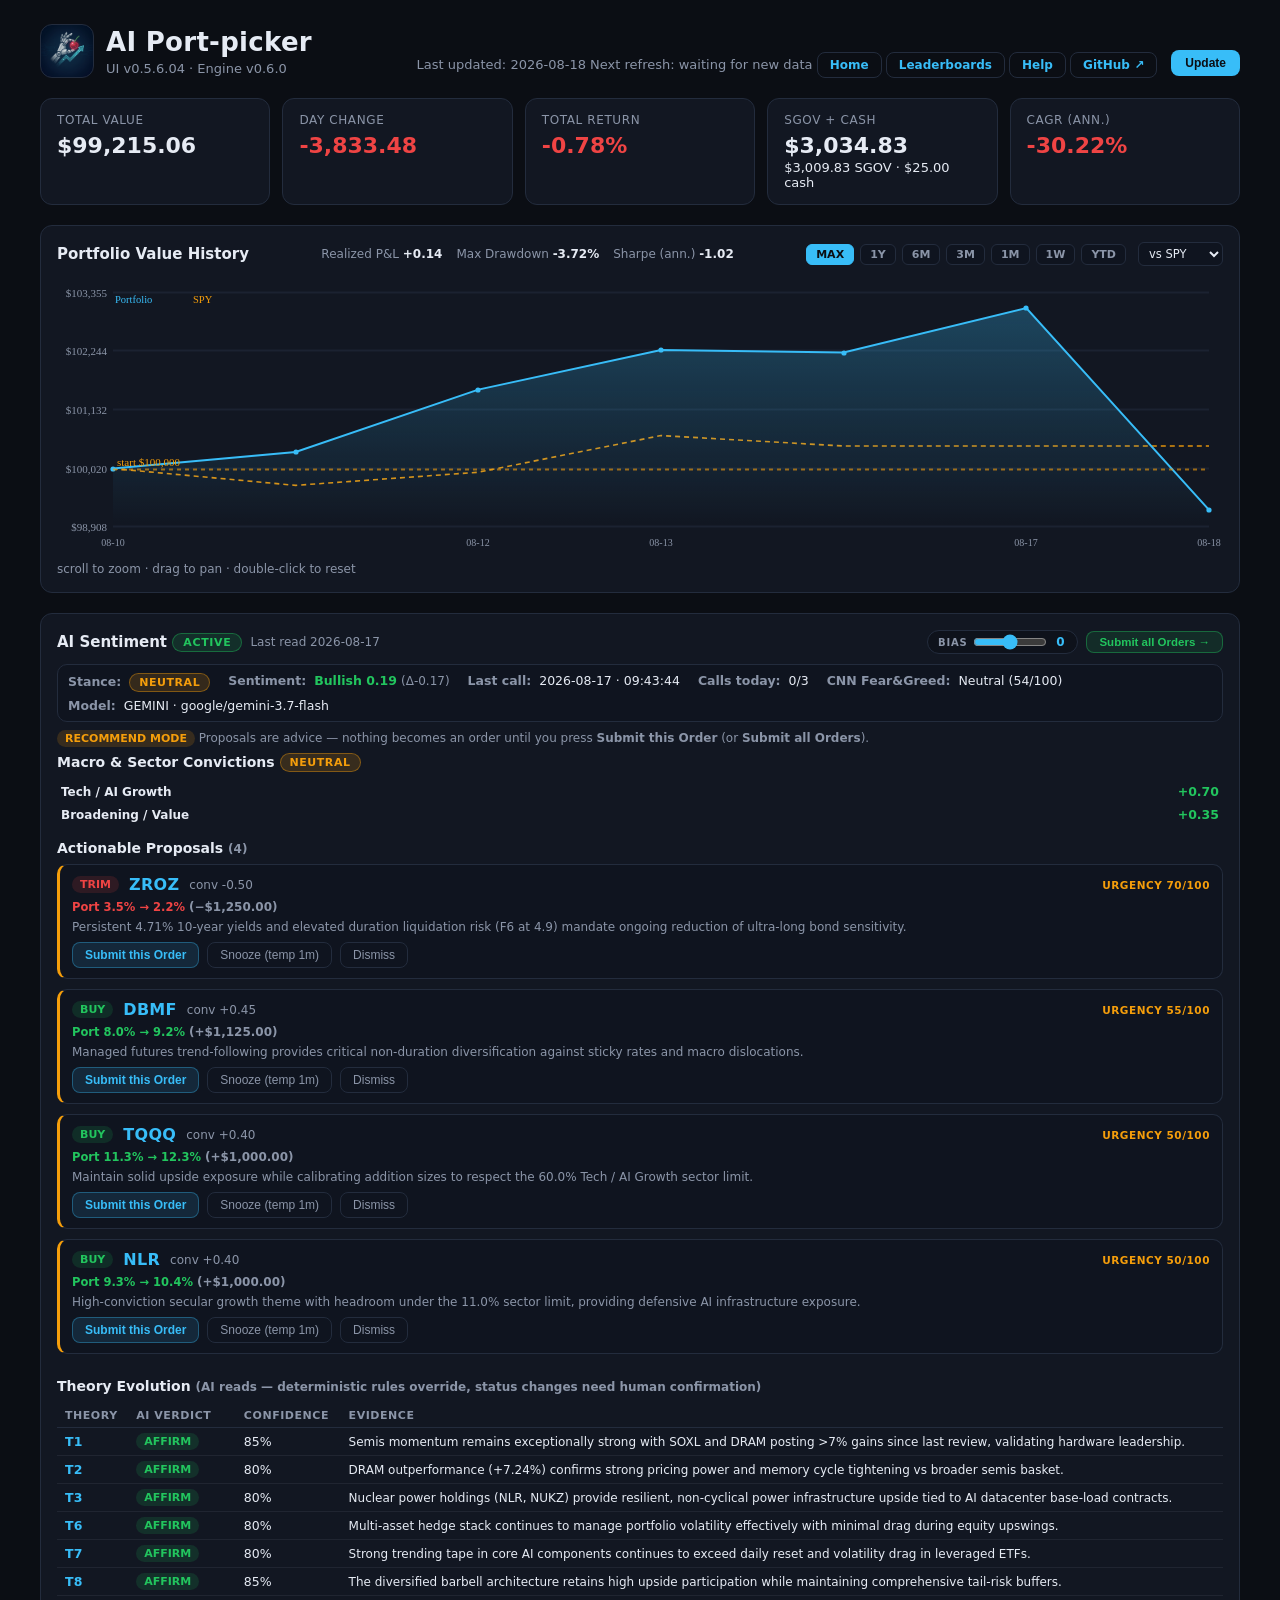
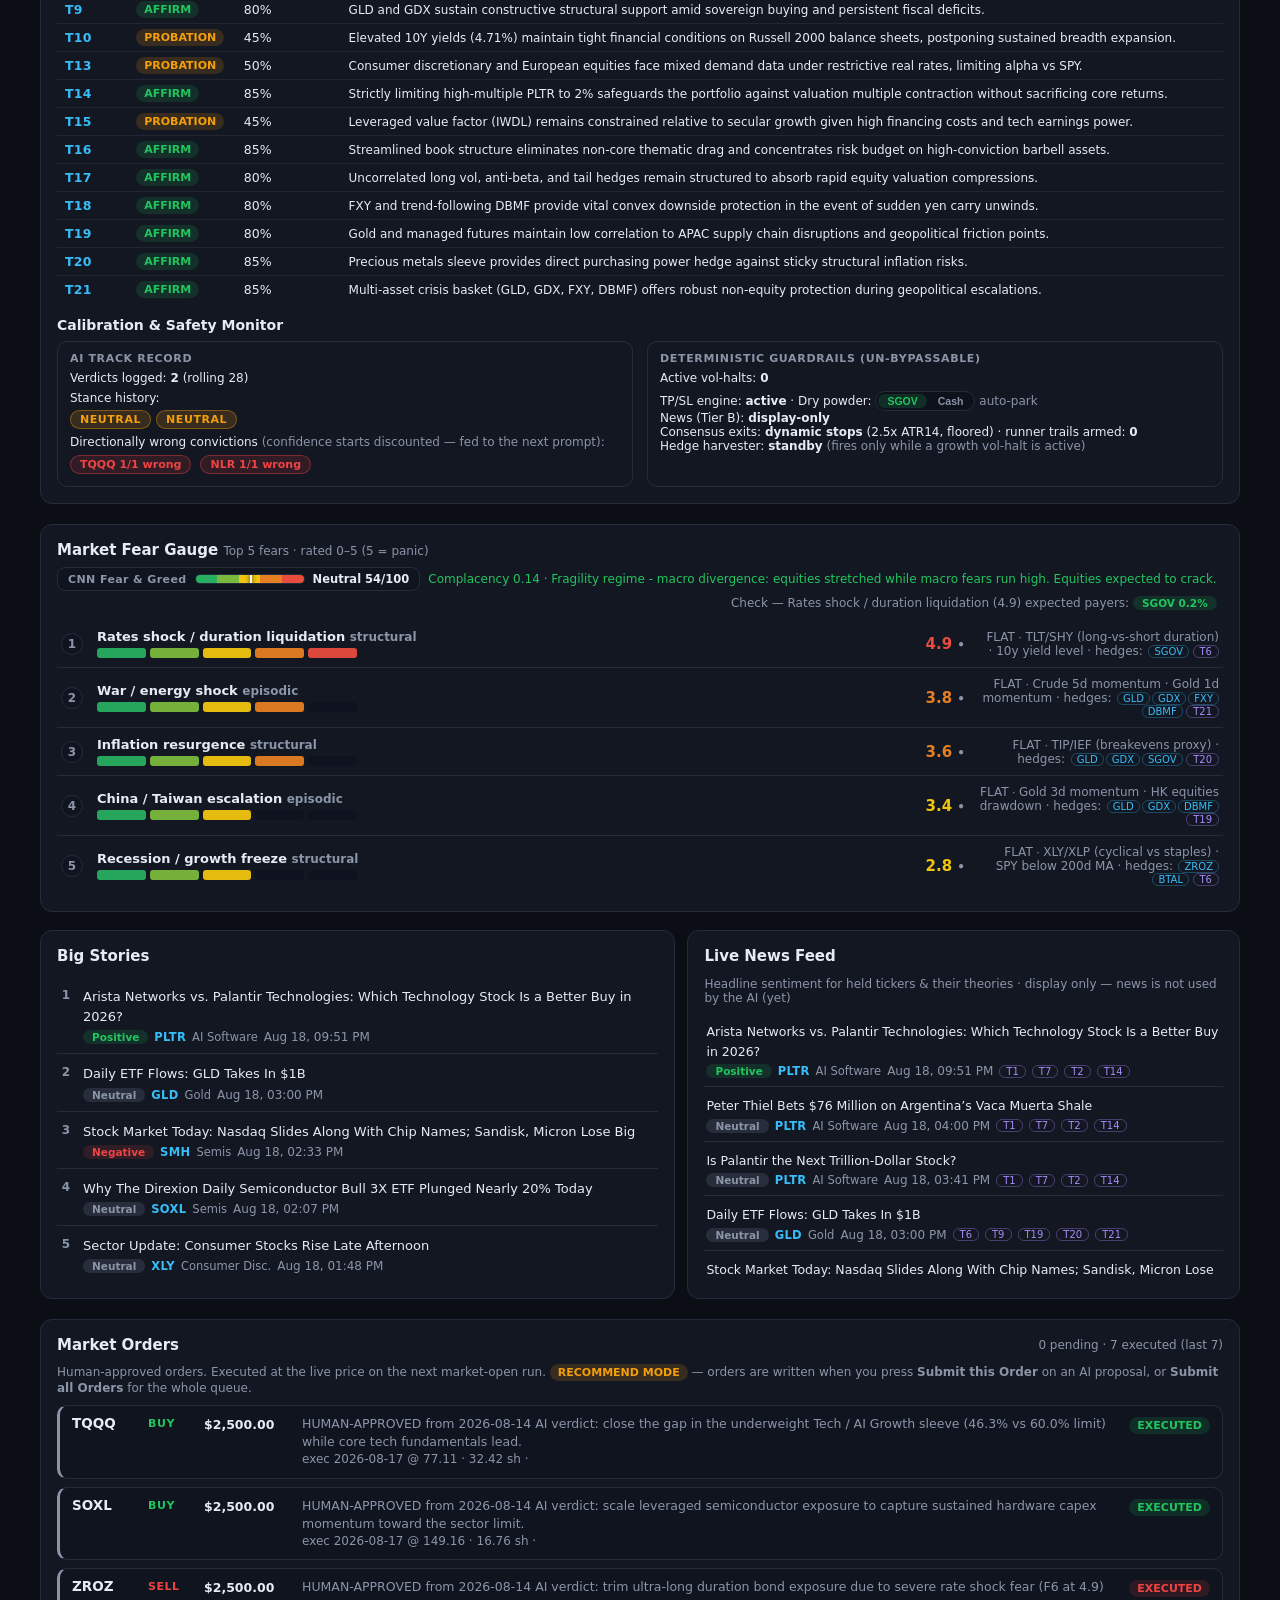
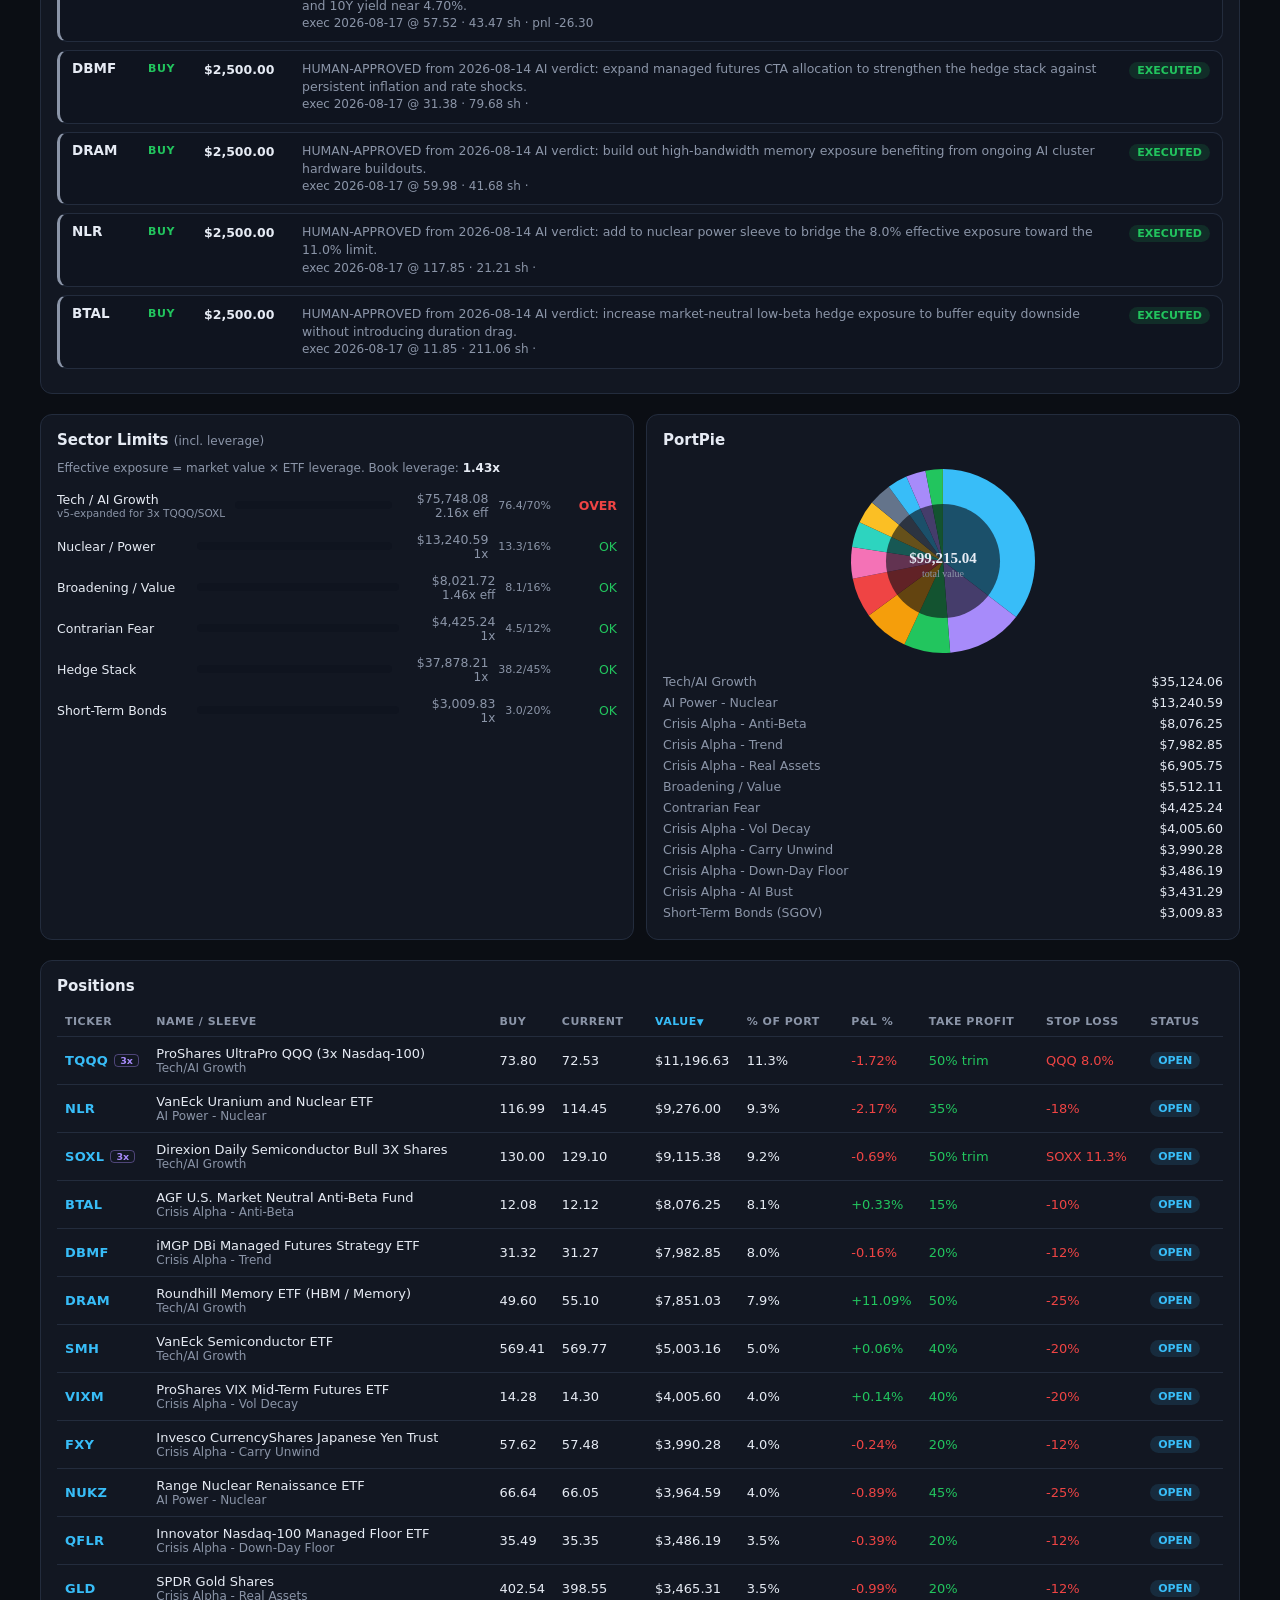
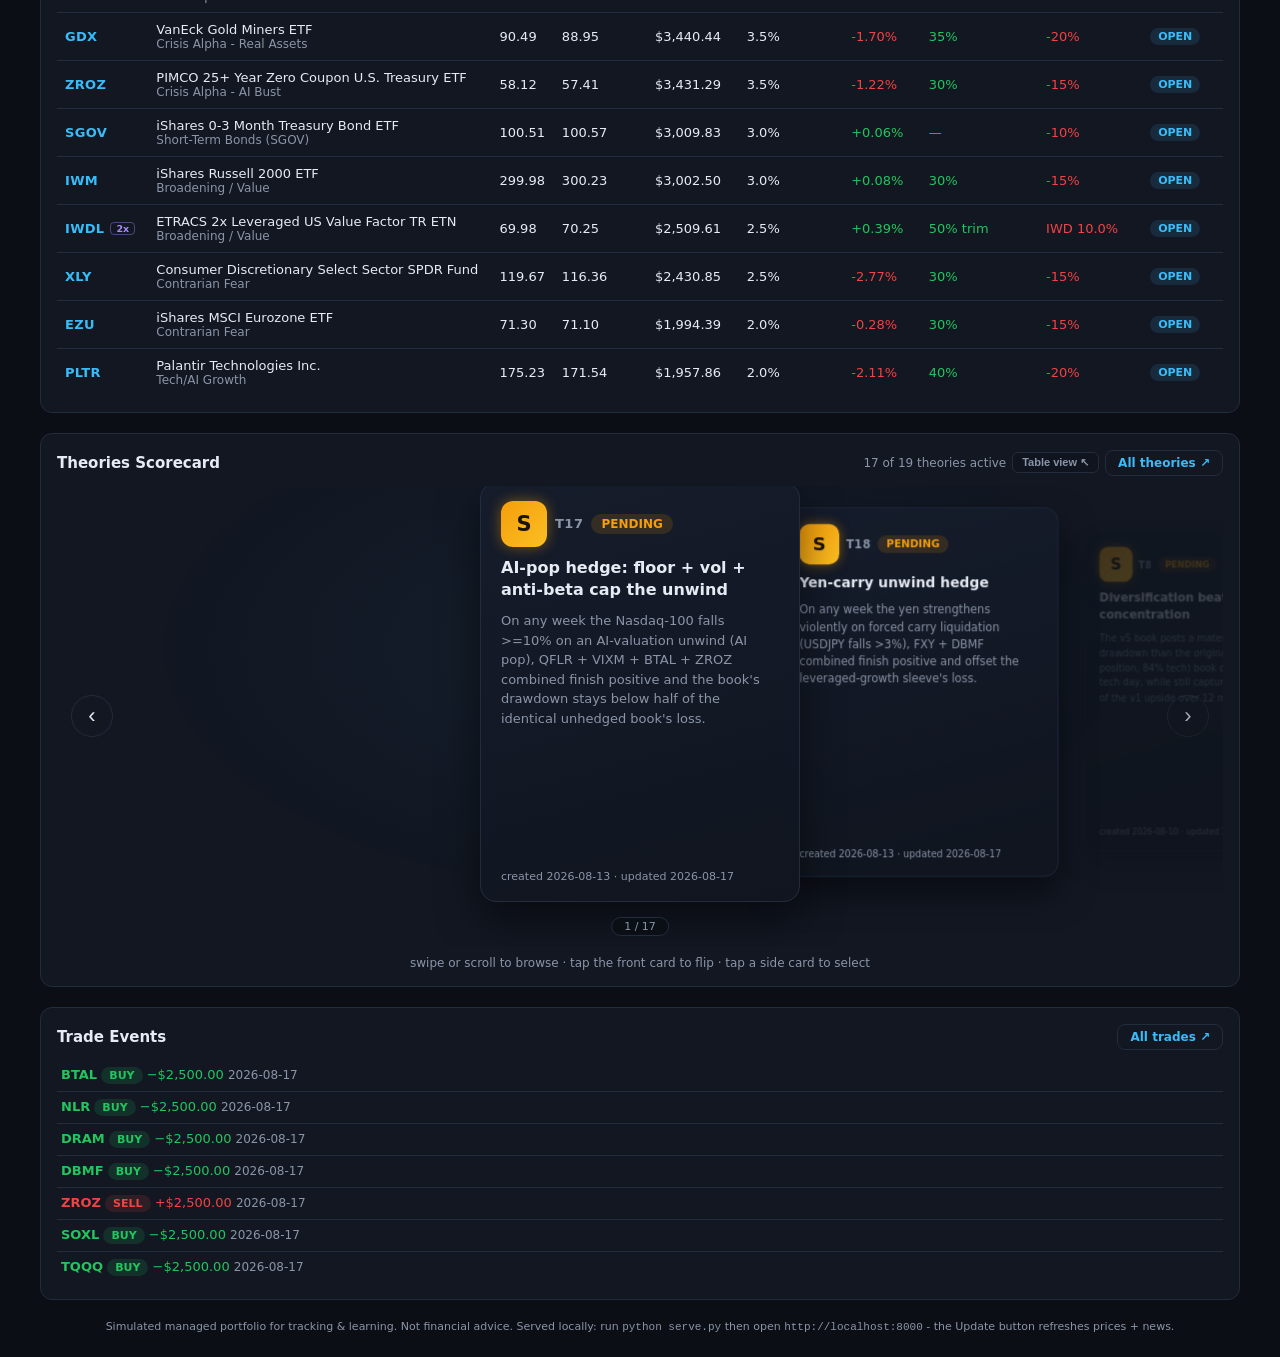
==== commit 6bc738e6: "Live update 2026-08-19T06:00Z" ====
--- a/dashboard.html
+++ b/dashboard.html
@@ -194,6 +194,6 @@
 </div>
 
 <script src="wheel.js?v=8"></script>
-<script src="app.js?v=58" defer></script>
+<script src="app.js?v=59" defer></script>
 </body>
 </html>
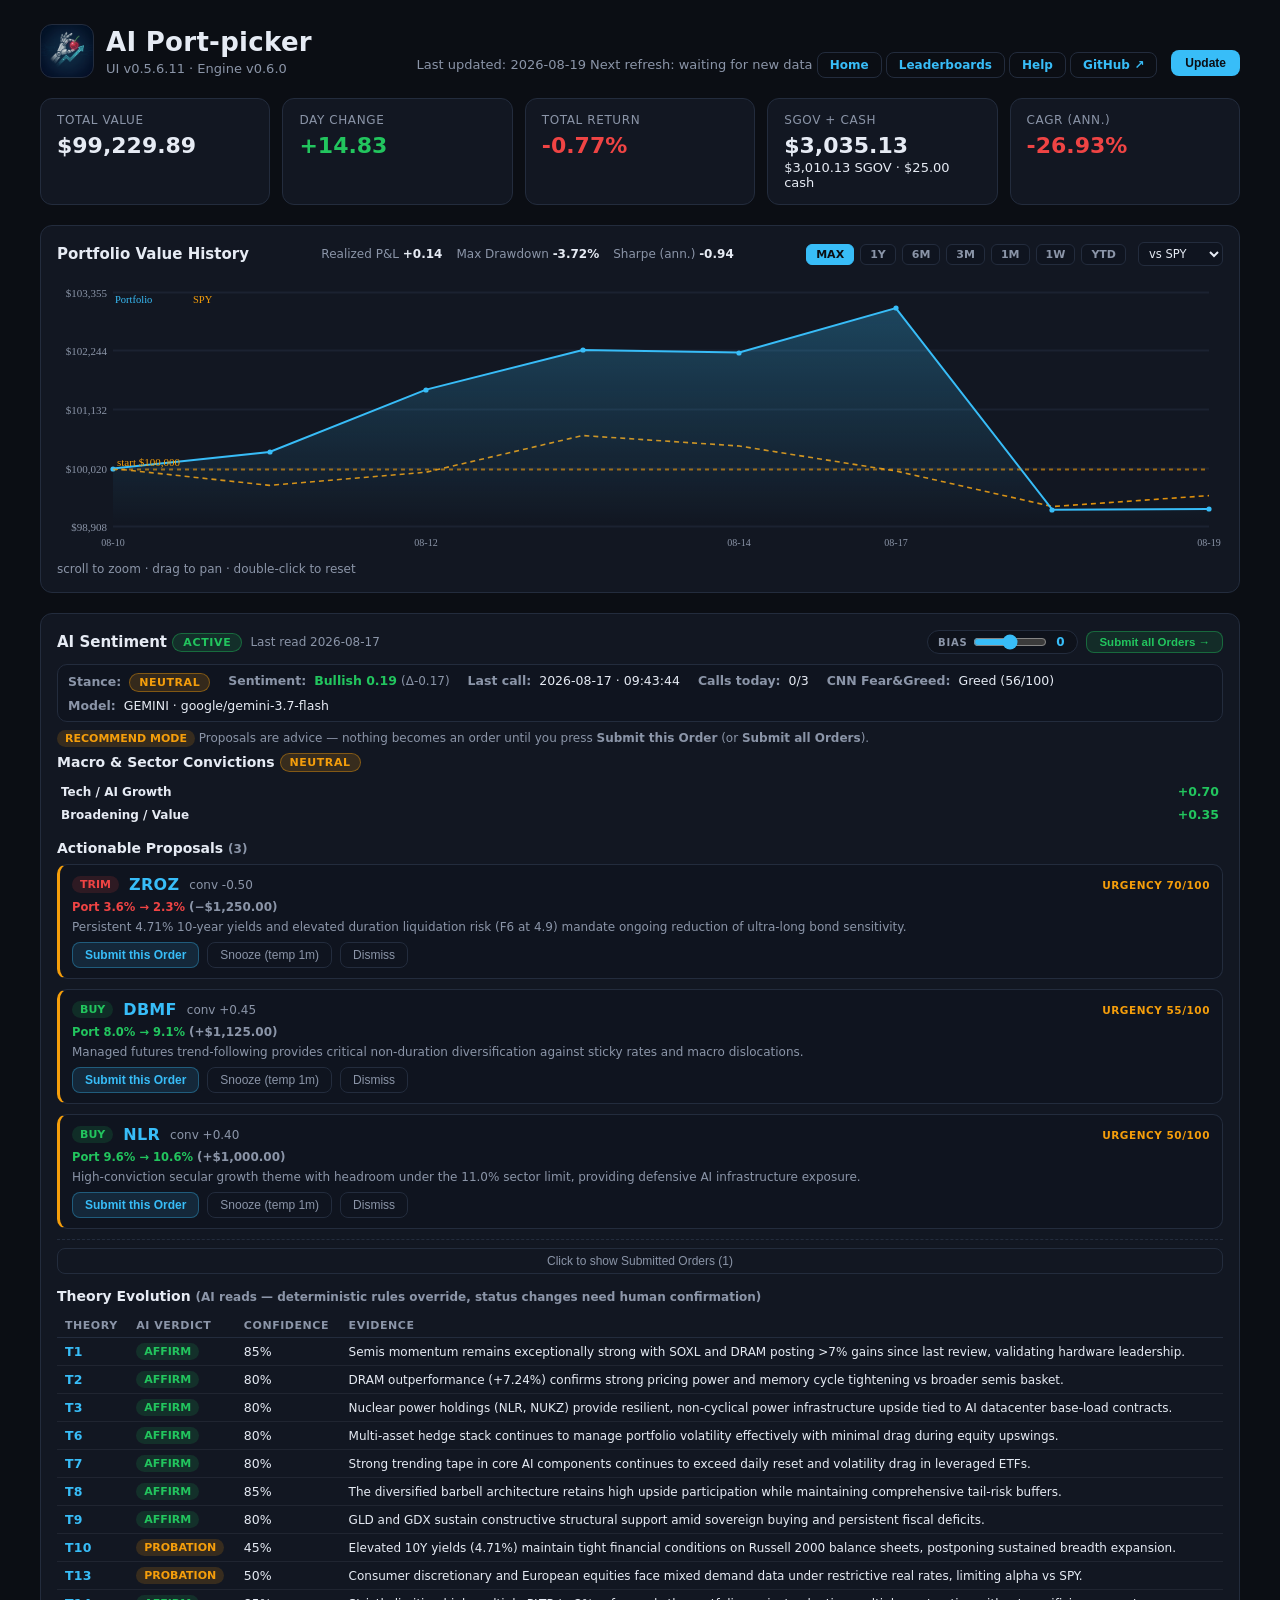
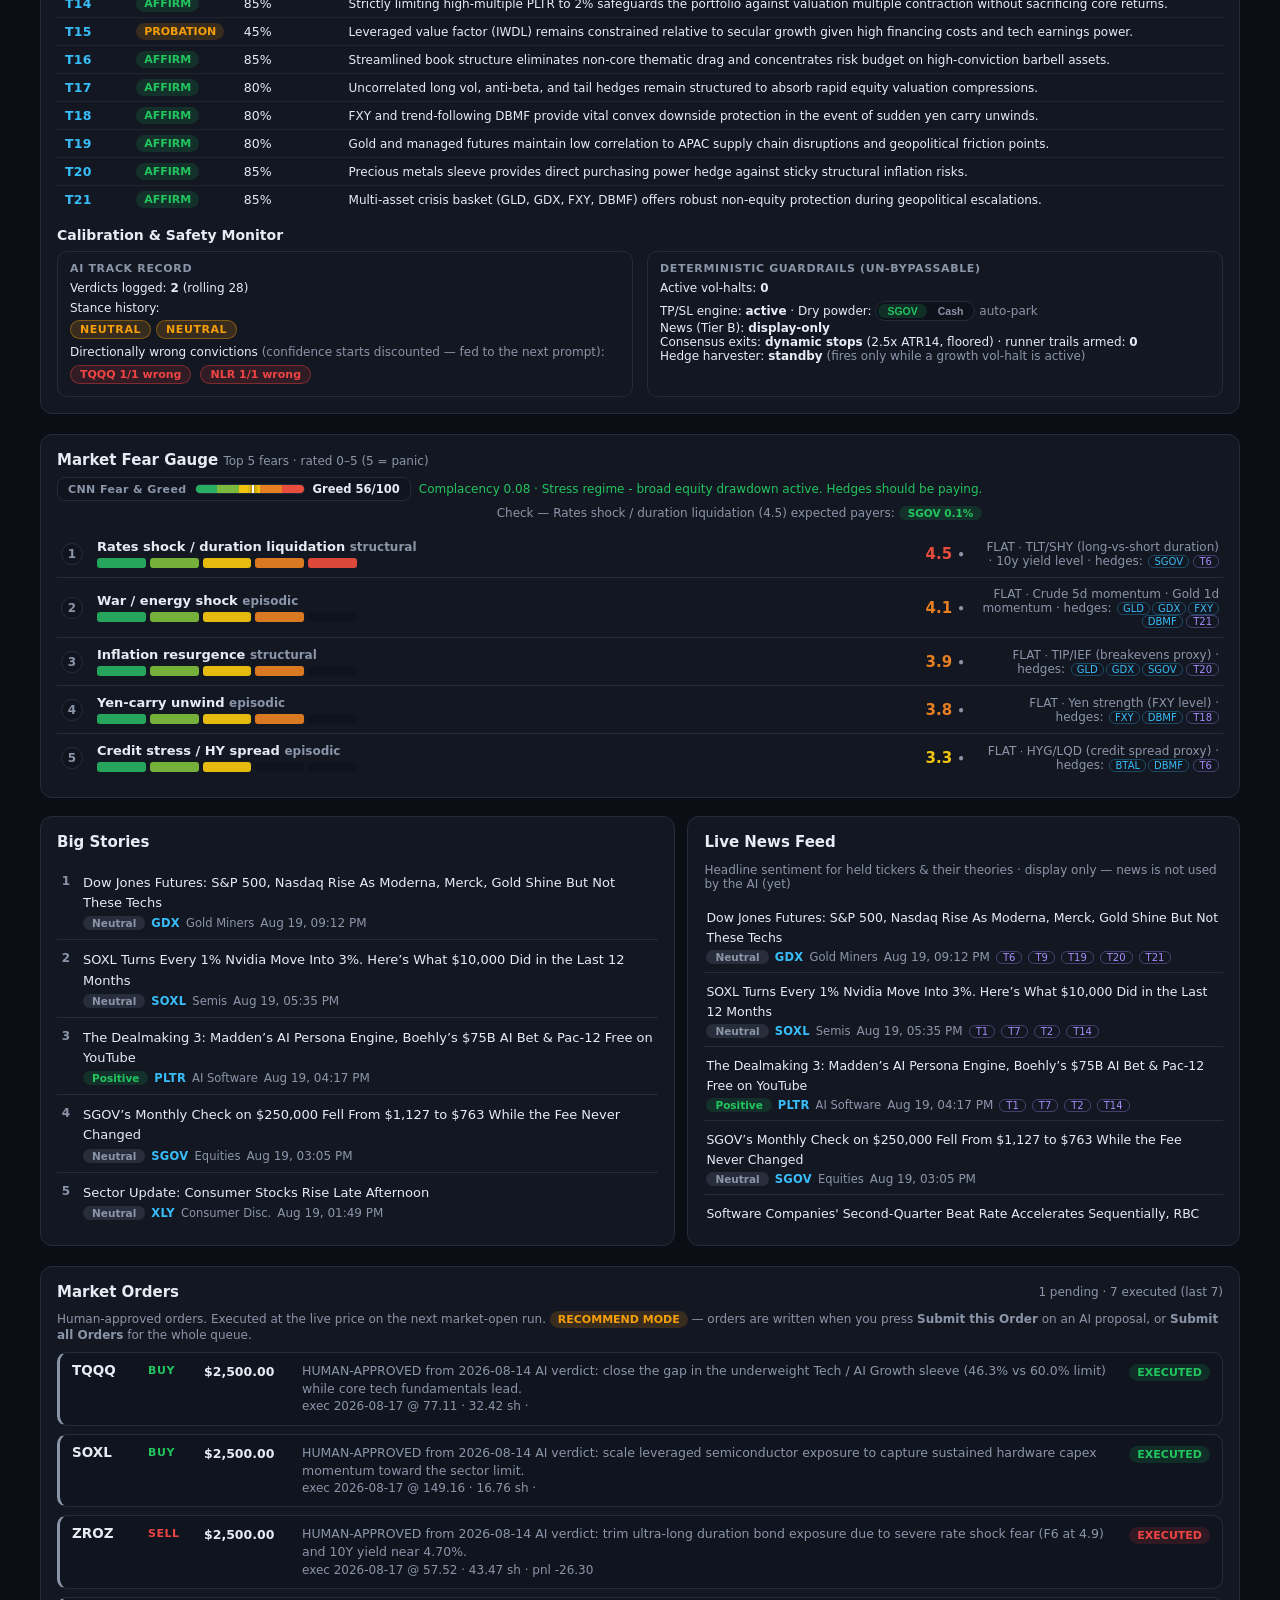
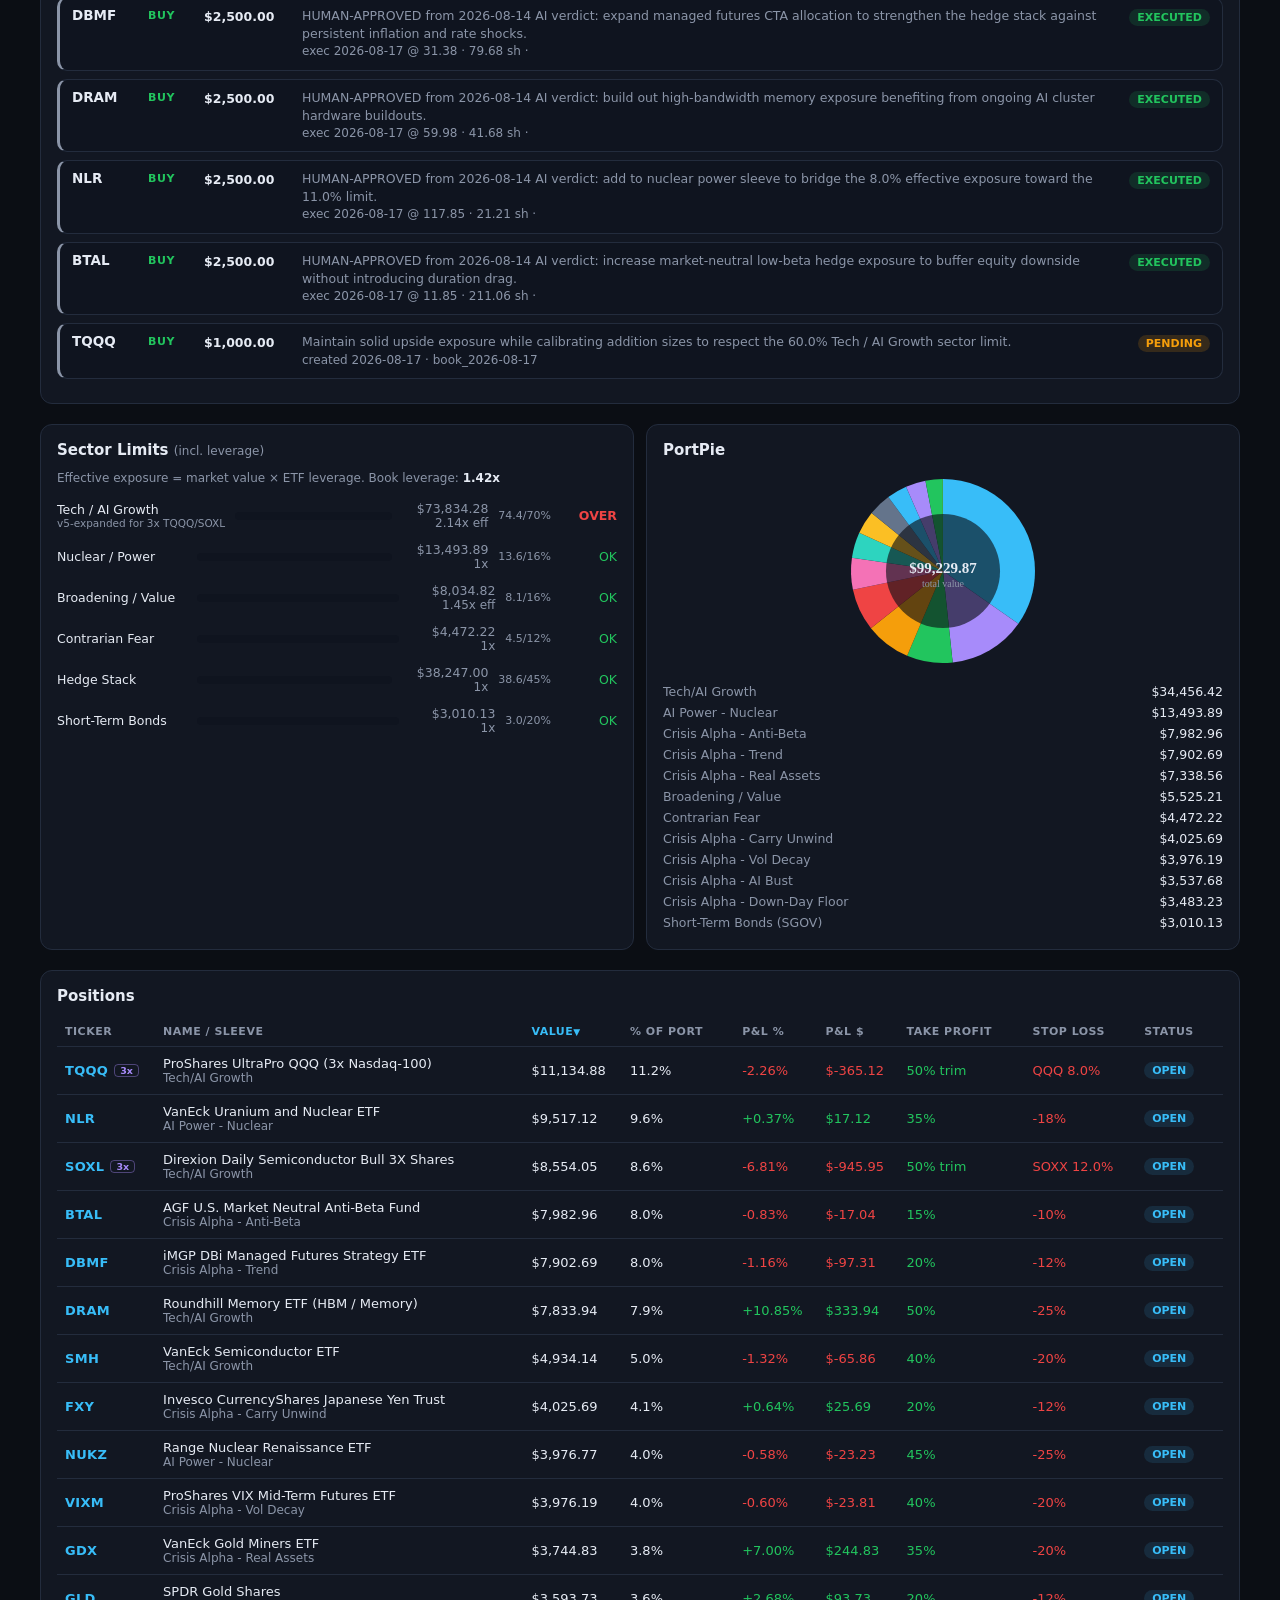
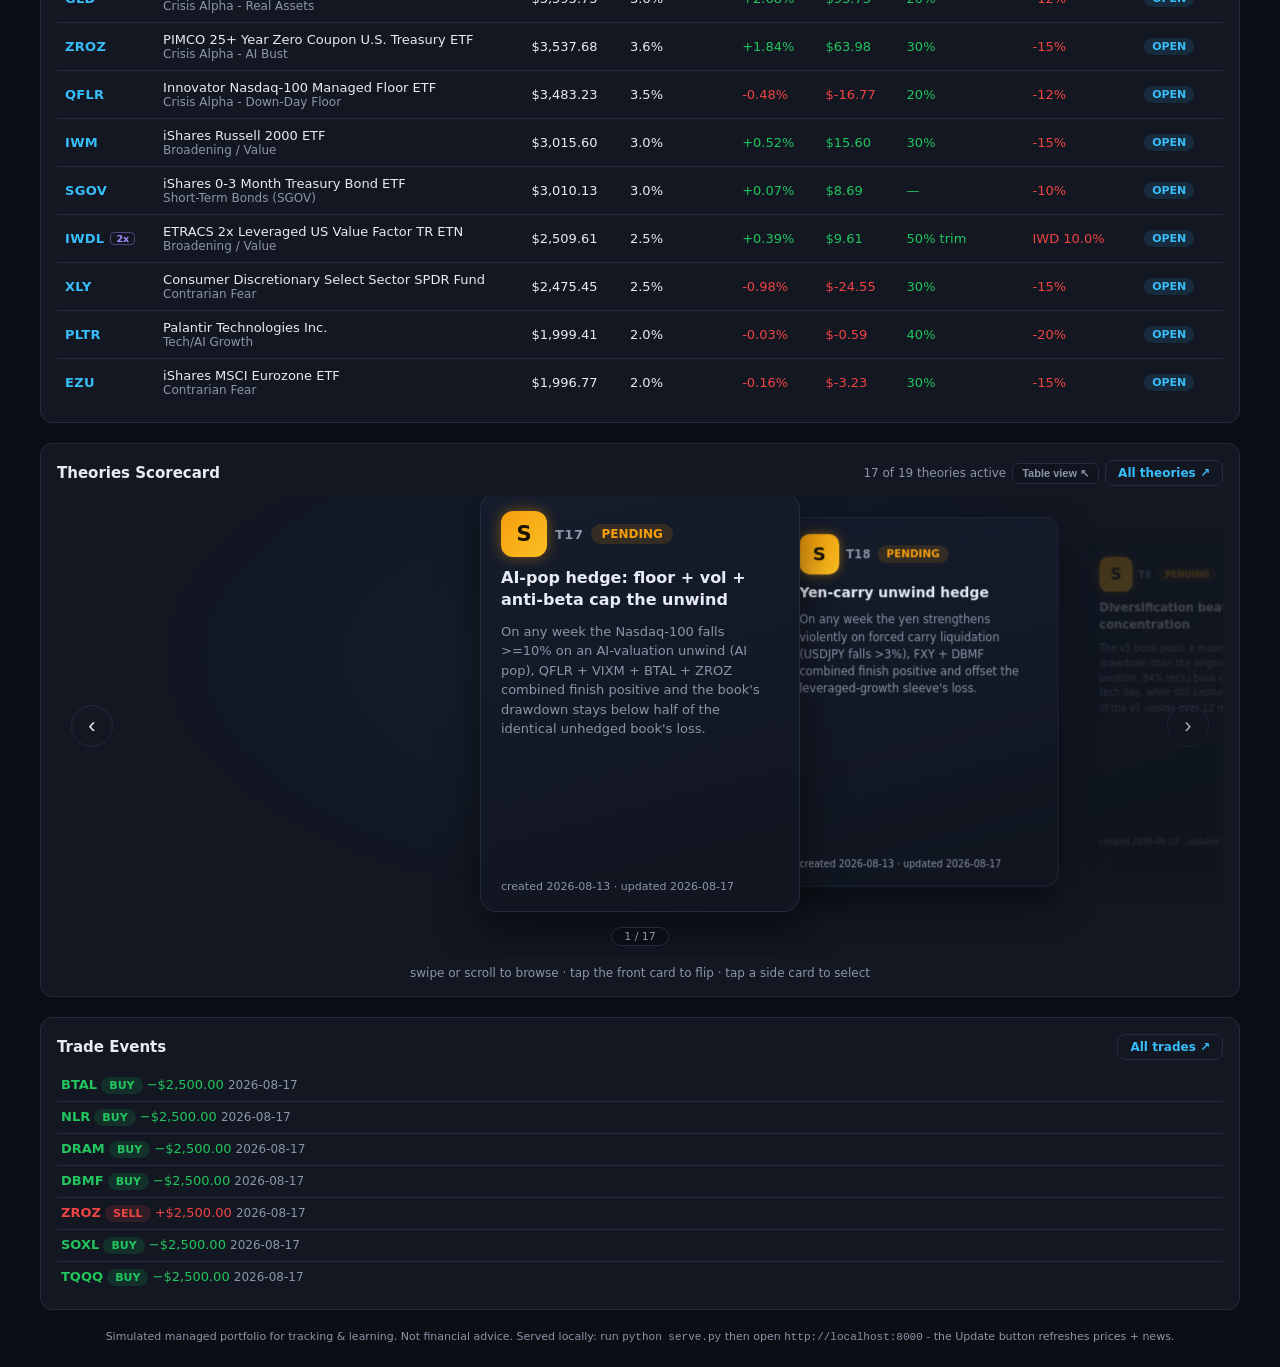
==== commit c467d64b: "Rework of reopened issues #15 #29 #38 #39 #40 #41 #42 #43 #44 #45 #46 #47 #48 #50 #51 #52 #53 #54 #5" ====
--- a/dashboard.html
+++ b/dashboard.html
@@ -143,8 +143,8 @@
       <div class="scroll">
         <table id="posTable">
           <thead><tr>
-            <th data-key="ticker">Ticker</th><th data-key="name">Name / Sleeve</th><th data-key="buy_price">Buy</th><th data-key="current_price">Current</th><th data-key="current_value">Value</th><th data-key="pct">% of Port</th>
-            <th data-key="pnl_pct">P&amp;L %</th><th data-key="take_profit_pct">Take Profit</th><th data-key="stop_loss_pct">Stop Loss</th><th data-key="status">Status</th>
+            <th data-key="ticker">Ticker</th><th data-key="name">Name / Sleeve</th><th data-key="current_value">Value</th><th data-key="pct">% of Port</th>
+            <th data-key="pnl_pct">P&amp;L %</th><th data-key="pnl_dollars">P&amp;L $</th><th data-key="take_profit_pct">Take Profit</th><th data-key="stop_loss_pct">Stop Loss</th><th data-key="status">Status</th>
           </tr></thead>
           <tbody></tbody>
         </table>
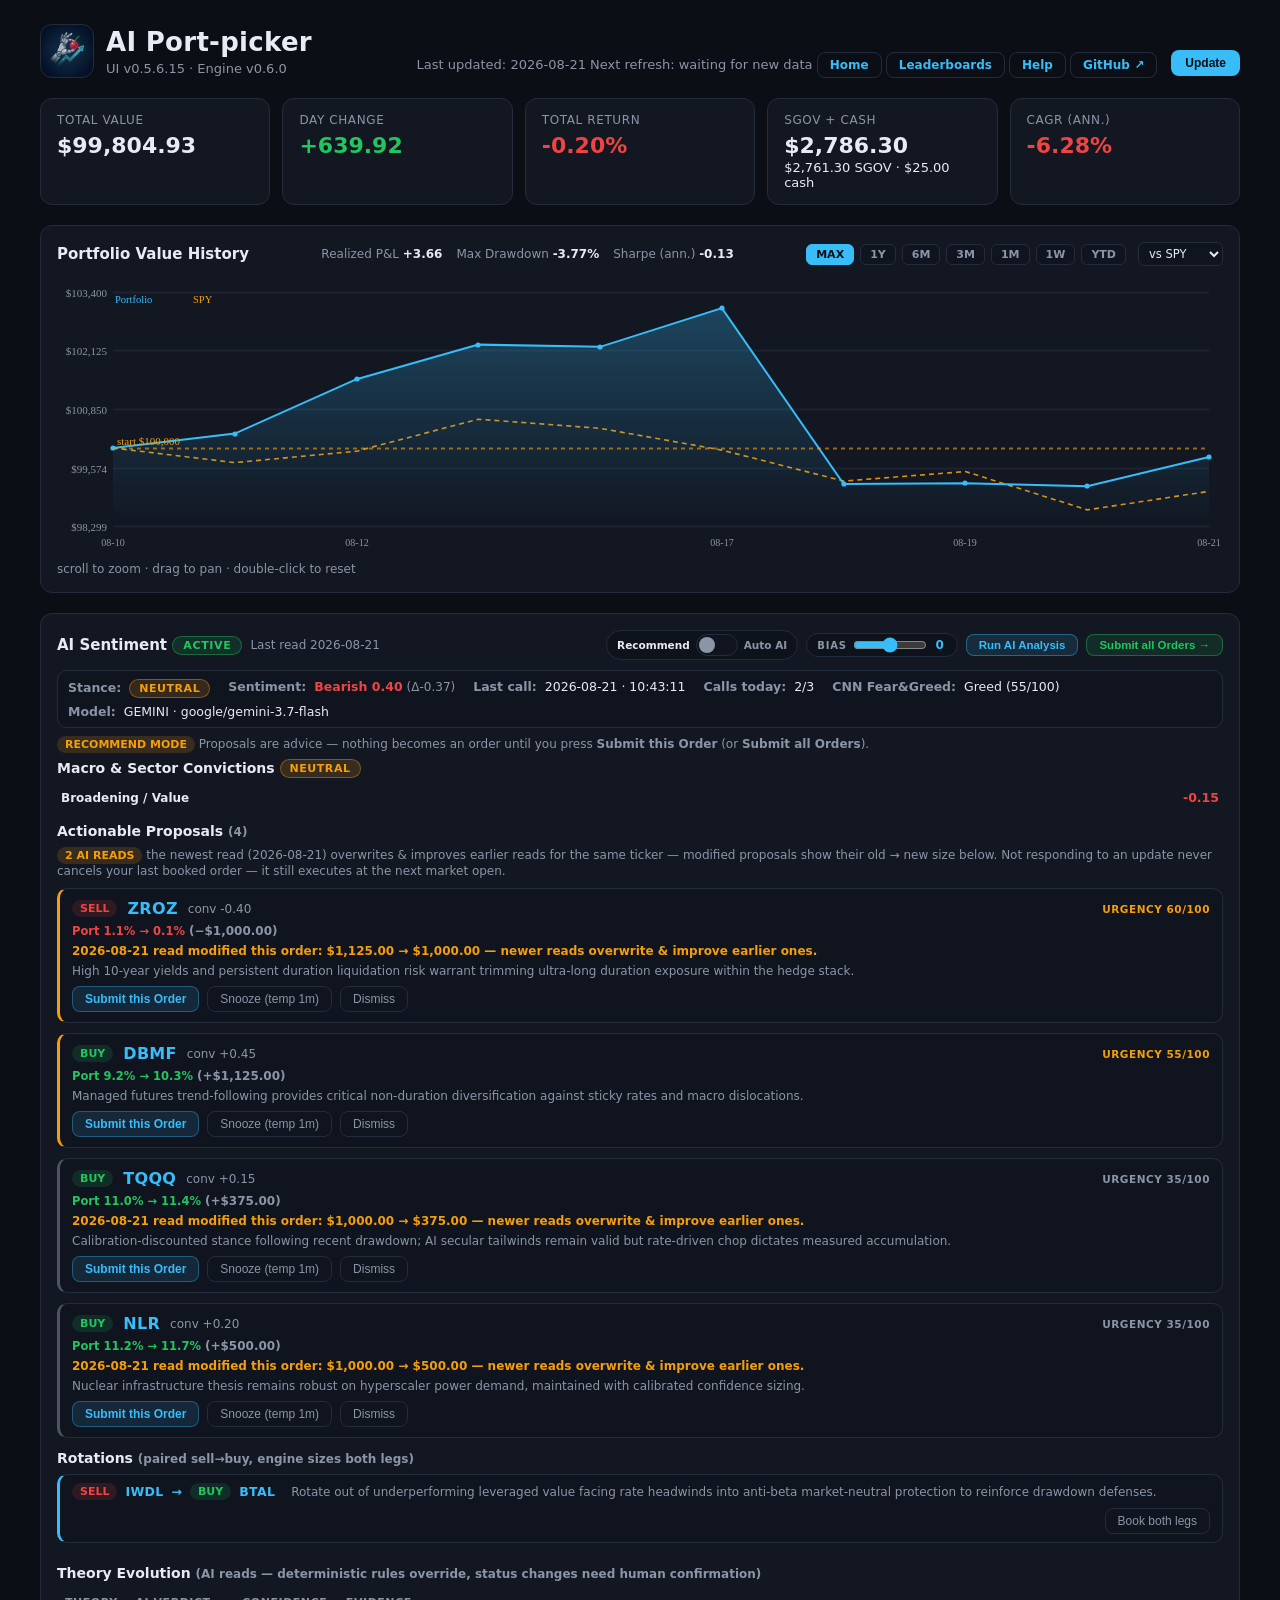
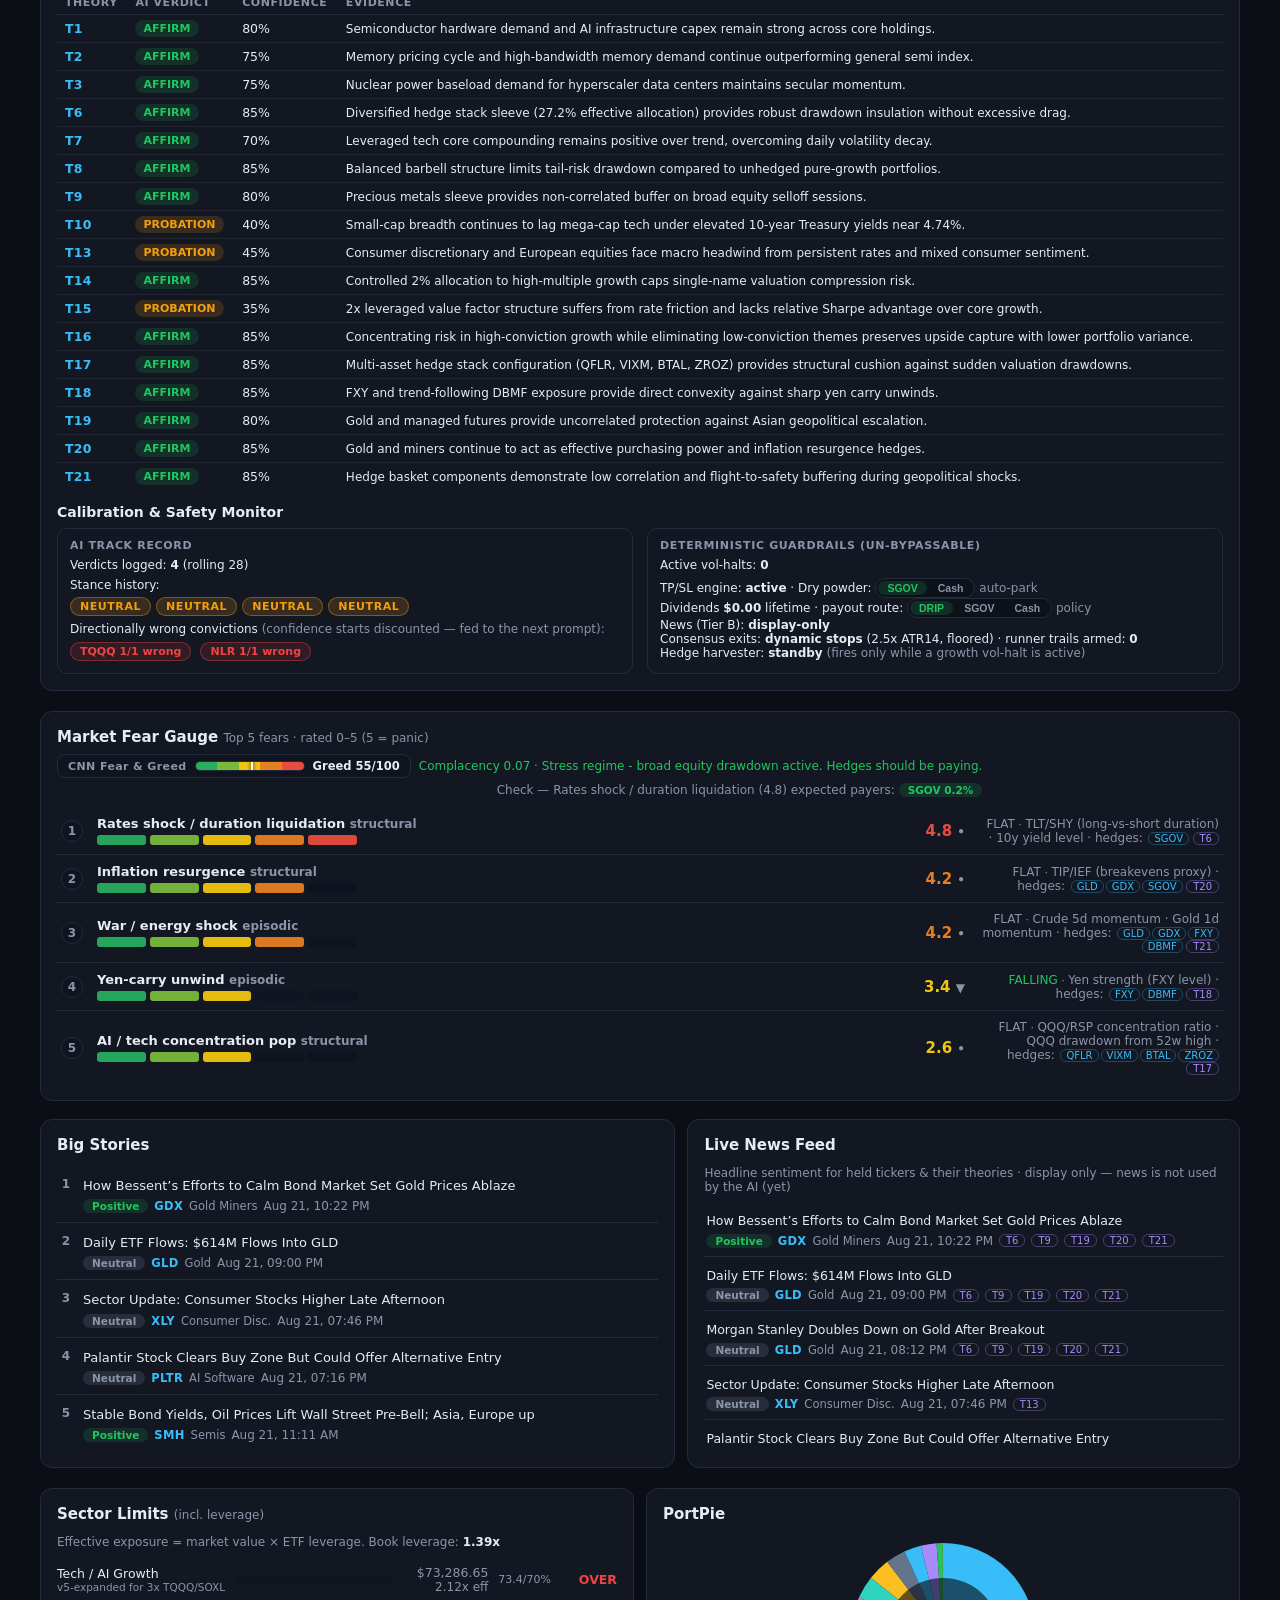
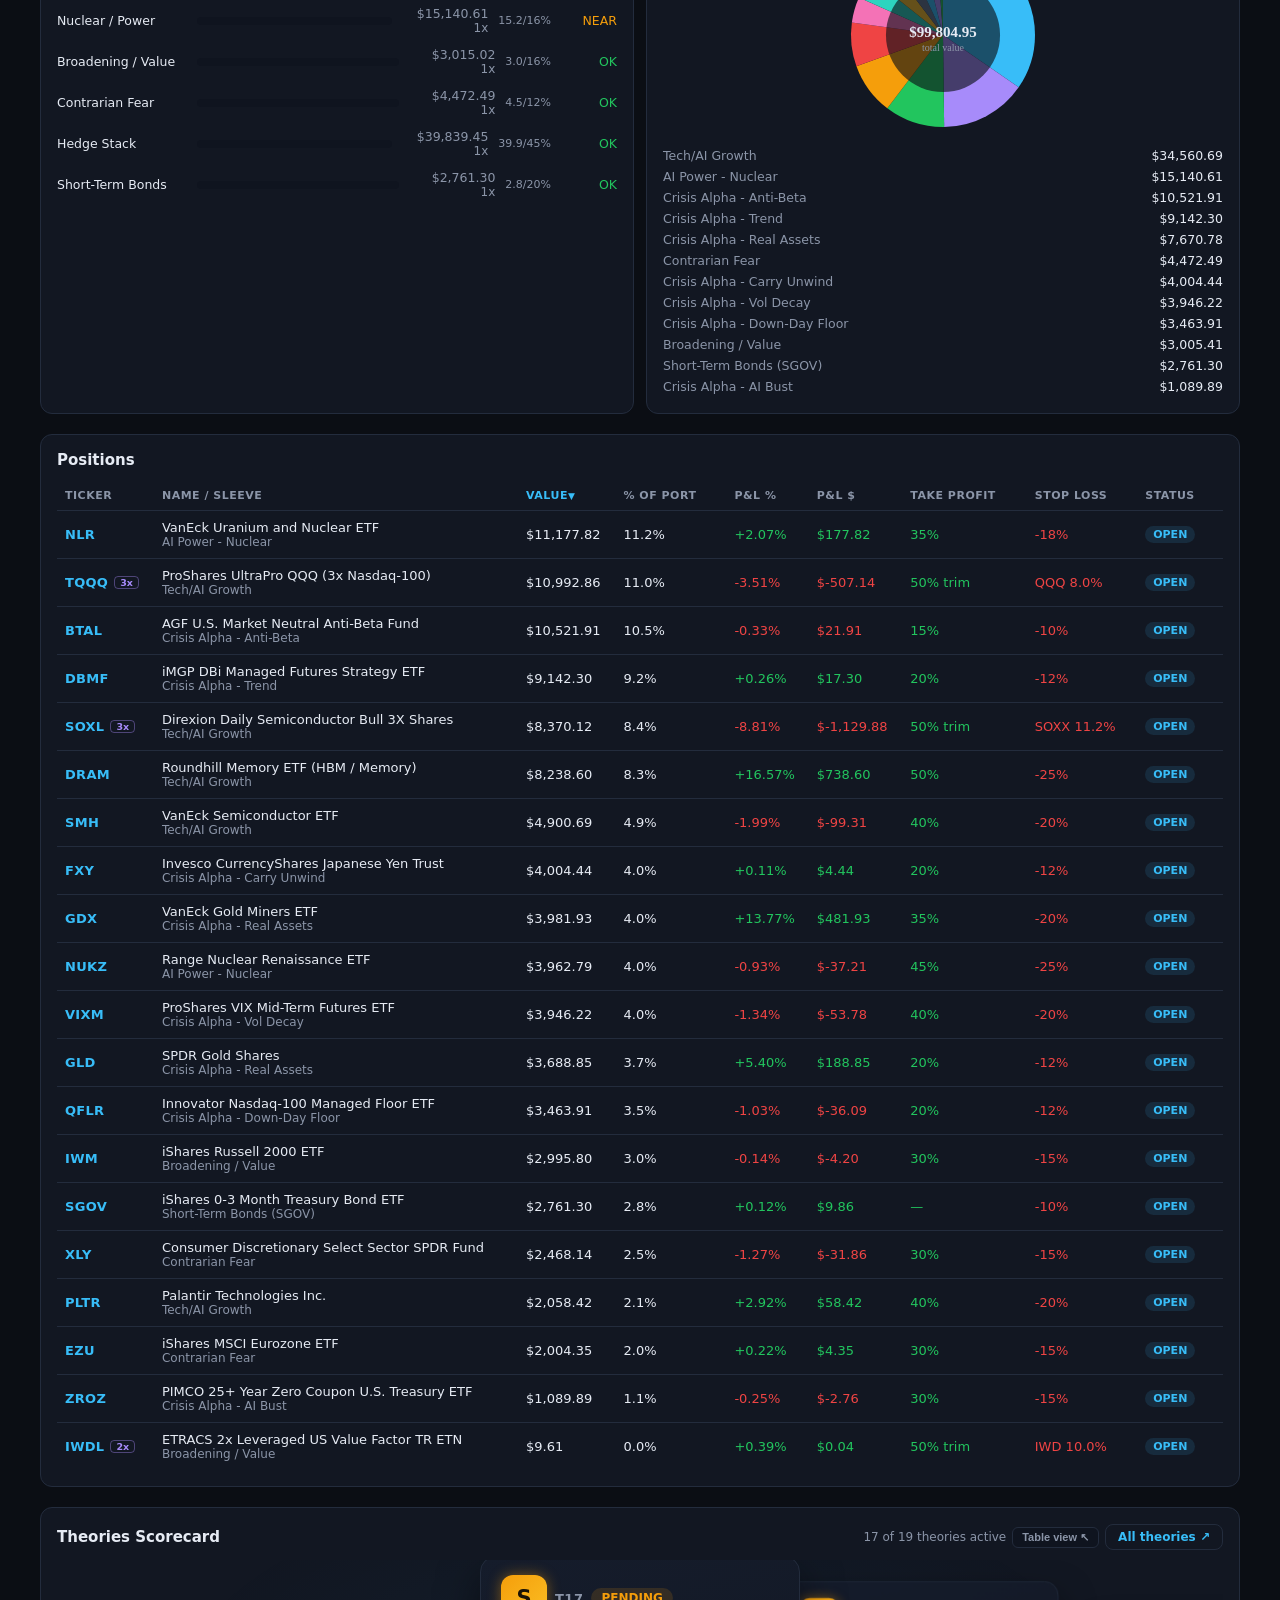
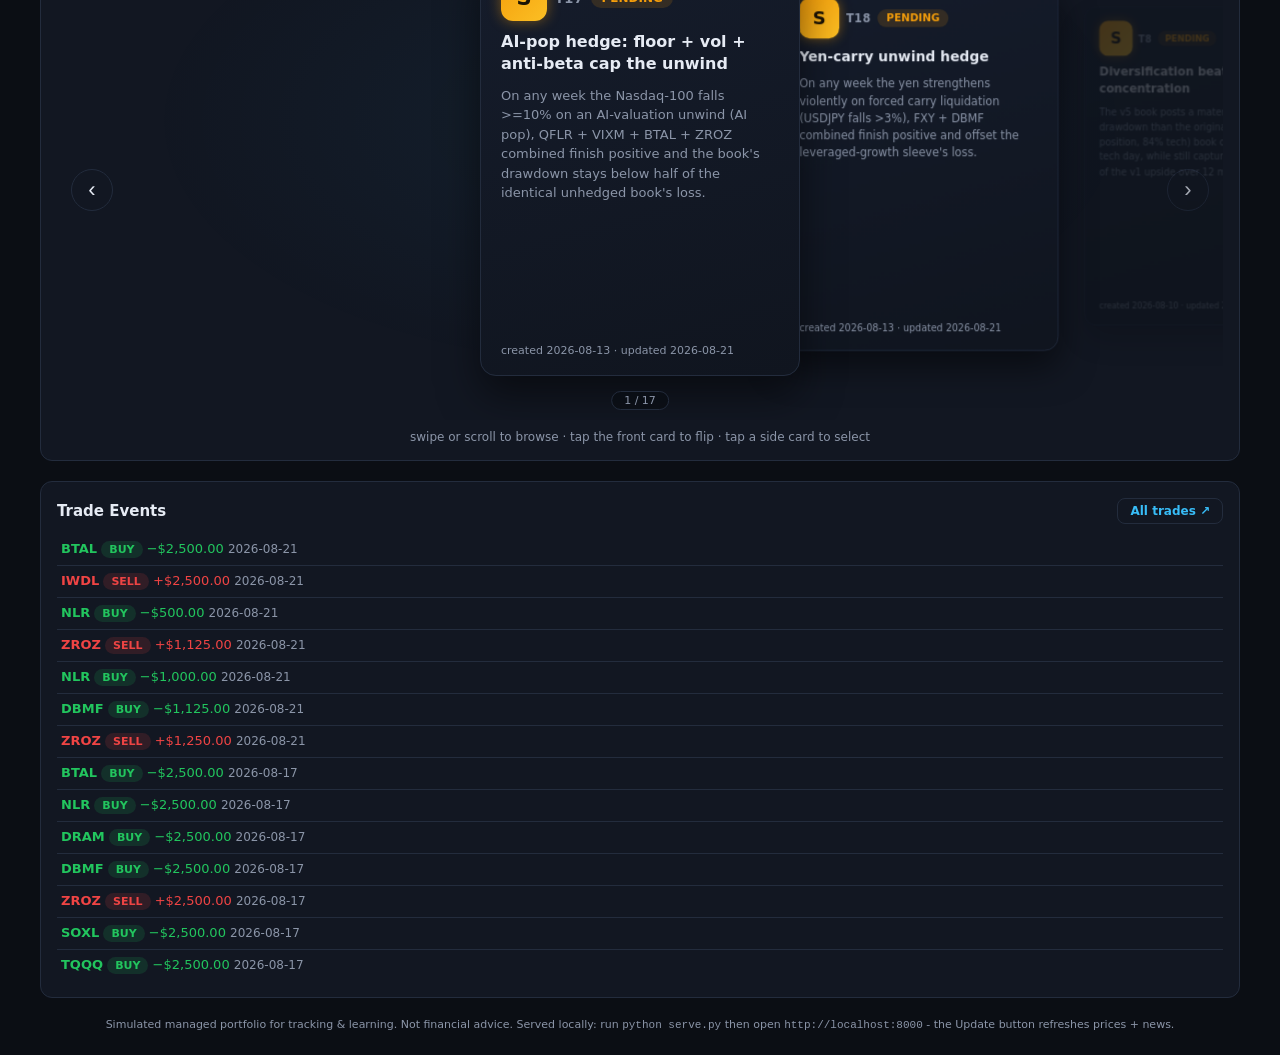
==== commit f5ed7617: "Dividends: track ex-date payouts + reinvest/sgov/cash policy (issue #13, site 0.5.6.15) Closes #13. " ====
--- a/dashboard.html
+++ b/dashboard.html
@@ -4,7 +4,7 @@
 <meta charset="UTF-8">
 <meta name="viewport" content="width=device-width, initial-scale=1.0">
 <title>AI Port-picker</title>
-<link rel="stylesheet" href="styles.css?v=53">
+<link rel="stylesheet" href="styles.css?v=55">
 </head>
 <!--
   Page skeleton only. Every section below is filled by app.js from the
@@ -33,10 +33,8 @@
         <div class="sub" id="verLine"></div>
       </div>
     </div>
-    <div class="asof">Last updated: <span id="asof"></span> <span class="nextRefresh">Next refresh: <span id="nextRefresh">â€“</span></span> <a class="archiveBtn" href="index.html">Home</a> <a class="archiveBtn" href="leaderboards.html">Leaderboards</a> <a class="archiveBtn" href="help.html">Help</a> <a class="archiveBtn" href="https://github.com/RubySapior/stock-picker" target="_blank" rel="noopener">GitHub &#8599;</a> <button id="updateBtn" class="updateBtn" title="Run update.py to fetch fresh prices + news, then reload">Update</button></div>
+    <div class="asof">Last updated: <span id="asof"></span> <span class="nextRefresh">Next refresh: <span id="nextRefresh">â€“</span></span> <a class="archiveBtn" href="index.html">Home</a> <a class="archiveBtn" href="leaderboards.html">Leaderboards</a> <a class="archiveBtn" href="help.html">Help</a> <a class="archiveBtn" href="https://github.com/RubySapior/stock-picker" target="_blank" rel="noopener">GitHub &#8599;</a> <button id="updateBtn" class="updateBtn" title="Refresh prices + news only — no Gemini call (use Run AI for sentiment)">Update</button></div>
   </header>
-
-  <div class="rebalBanner" id="rebalBanner" style="display:none;"></div>
 
   <div class="cards" id="cards"></div>
 
@@ -72,11 +70,17 @@
       <h2>AI Sentiment <span class="aiBadge" id="aiStatus">OFF</span></h2>
       <span class="muted small" id="aiSub"></span>
       <span class="aiCtl" id="aiCtl">
+        <span class="modeSwitch" title="Recommend = you approve each order (Submit buttons); Auto AI = AI auto-creates pending orders on each verdict and executes at next market open">
+          <span class="modeLabel" id="modeLabelRec">Recommend</span>
+          <label class="switch" title="Toggle Auto AI mode"><input type="checkbox" id="aiModeSwitch"><span class="slider"></span></label>
+          <span class="modeLabel" id="modeLabelAuto">Auto AI</span>
+        </span>
         <span class="biasWrap" title="Your sentiment lean (-5 fearful ... +5 bullish) — fed into the AI prompt, shown separately from the CNN gauge">
           <label class="aiModeLabel" for="biasSlider">BIAS</label>
           <input type="range" id="biasSlider" min="-5" max="5" step="1" value="0">
           <span class="biasVal" id="biasVal">0</span>
         </span>
+        <button id="aiRunBtn" class="aiRunBtn" title="Run Gemini AI sentiment analysis now — uses tokens, max 3/day, market-hours gated (Update is price-only)">Run AI Analysis</button>
         <button id="execAllBtn" class="execAllBtn" title="Turn all current AI proposals + rotations into human-approved pending market orders (conviction-scaled amounts)">Submit all Orders &rarr;</button>
       </span>
     </div>
@@ -194,6 +198,6 @@
 </div>
 
 <script src="wheel.js?v=8"></script>
-<script src="app.js?v=59" defer></script>
+<script src="app.js?v=62" defer></script>
 </body>
 </html>
--- a/styles.css
+++ b/styles.css
@@ -52,7 +52,6 @@
   .pill.tp{background:rgba(34,197,94,.14); color:var(--green);}
   .pill.sl{background:rgba(239,68,68,.14); color:var(--red);}
   .pill.warn{background:rgba(245,158,11,.16); color:var(--amber);}
-  .rebalBanner{border:1px solid rgba(245,158,11,.35); background:rgba(245,158,11,.08); color:var(--amber); border-radius:8px; padding:10px 14px; margin:14px 0; font-size:13px; line-height:1.5;}
   .badge{display:inline-block; padding:3px 10px; border-radius:20px; font-size:12px; font-weight:600;}
   .badge.pending{background:rgba(245,158,11,.14); color:var(--amber);}
   .badge.right{background:rgba(34,197,94,.16); color:var(--green);}
@@ -290,14 +289,27 @@
 .aiFearTable th{text-align:left; color:var(--muted); font-weight:600; font-size:11px; text-transform:uppercase; letter-spacing:.05em; padding:5px 8px; border-bottom:1px solid var(--border);}
 .aiFearTable td{padding:5px 8px; border-bottom:1px solid rgba(128,138,152,.12);}
 .aiWit{font-size:10.5px; color:var(--amber); font-weight:600;}
-.aiCtl{display:inline-flex; align-items:center; gap:8px; margin-left:auto;}
+.aiCtl{display:inline-flex; align-items:center; gap:8px; margin-left:auto; flex-wrap:wrap; justify-content:flex-end;}
 .aiModeLabel{font-size:10px; font-weight:700; letter-spacing:.08em; color:var(--muted);}
+.modeSwitch{display:inline-flex; align-items:center; gap:6px; background:rgba(11,14,20,.5); border:1px solid var(--border); border-radius:20px; padding:3px 10px;}
+.modeSwitch .modeLabel{font-size:10.5px; font-weight:700; color:var(--muted); transition:color .2s;}
+.modeSwitch .modeLabel.active{color:var(--txt);}
+.switch{position:relative; display:inline-block; width:42px; height:22px; flex:none;}
+.switch input{opacity:0; width:0; height:0;}
+.slider{position:absolute; cursor:pointer; inset:0; background:var(--panel2); border:1px solid var(--border); border-radius:22px; transition:.25s;}
+.slider:before{position:absolute; content:""; height:16px; width:16px; left:2px; bottom:2px; background:var(--muted); border-radius:50%; transition:.25s;}
+.switch input:checked + .slider{background:rgba(34,197,94,.18); border-color:rgba(34,197,94,.45);}
+.switch input:checked + .slider:before{transform:translateX(20px); background:var(--green);}
+.switch input:focus-visible + .slider{box-shadow:0 0 0 2px rgba(56,189,248,.25);}
 .biasWrap{display:inline-flex; align-items:center; gap:6px; background:rgba(11,14,20,.5); border:1px solid var(--border); border-radius:20px; padding:3px 10px;}
 .biasWrap input[type=range]{width:74px; accent-color:var(--blue); cursor:pointer;}
 .biasVal{font-size:12px; font-weight:800; color:var(--blue); min-width:14px; text-align:center;}
 .execAllBtn{background:rgba(34,197,94,.12); color:var(--green); border:1px solid rgba(34,197,94,.4); border-radius:8px; padding:4px 12px; font-size:11.5px; font-weight:700; cursor:pointer;}
 .execAllBtn:hover:not(:disabled){background:rgba(34,197,94,.25);}
 .execAllBtn:disabled{opacity:.4; cursor:not-allowed;}
+.aiRunBtn{background:rgba(56,189,248,.12); color:var(--blue); border:1px solid rgba(56,189,248,.4); border-radius:8px; padding:4px 12px; font-size:11.5px; font-weight:700; cursor:pointer;}
+.aiRunBtn:hover:not(:disabled){background:rgba(56,189,248,.22);}
+.aiRunBtn:disabled{opacity:.45; cursor:wait;}
 .portChg{font-size:11.5px; font-weight:600; margin-top:6px;}
 .portChg.pos{color:var(--green);} .portChg.neg{color:var(--red);}
 .sentIdx{font-weight:800;}
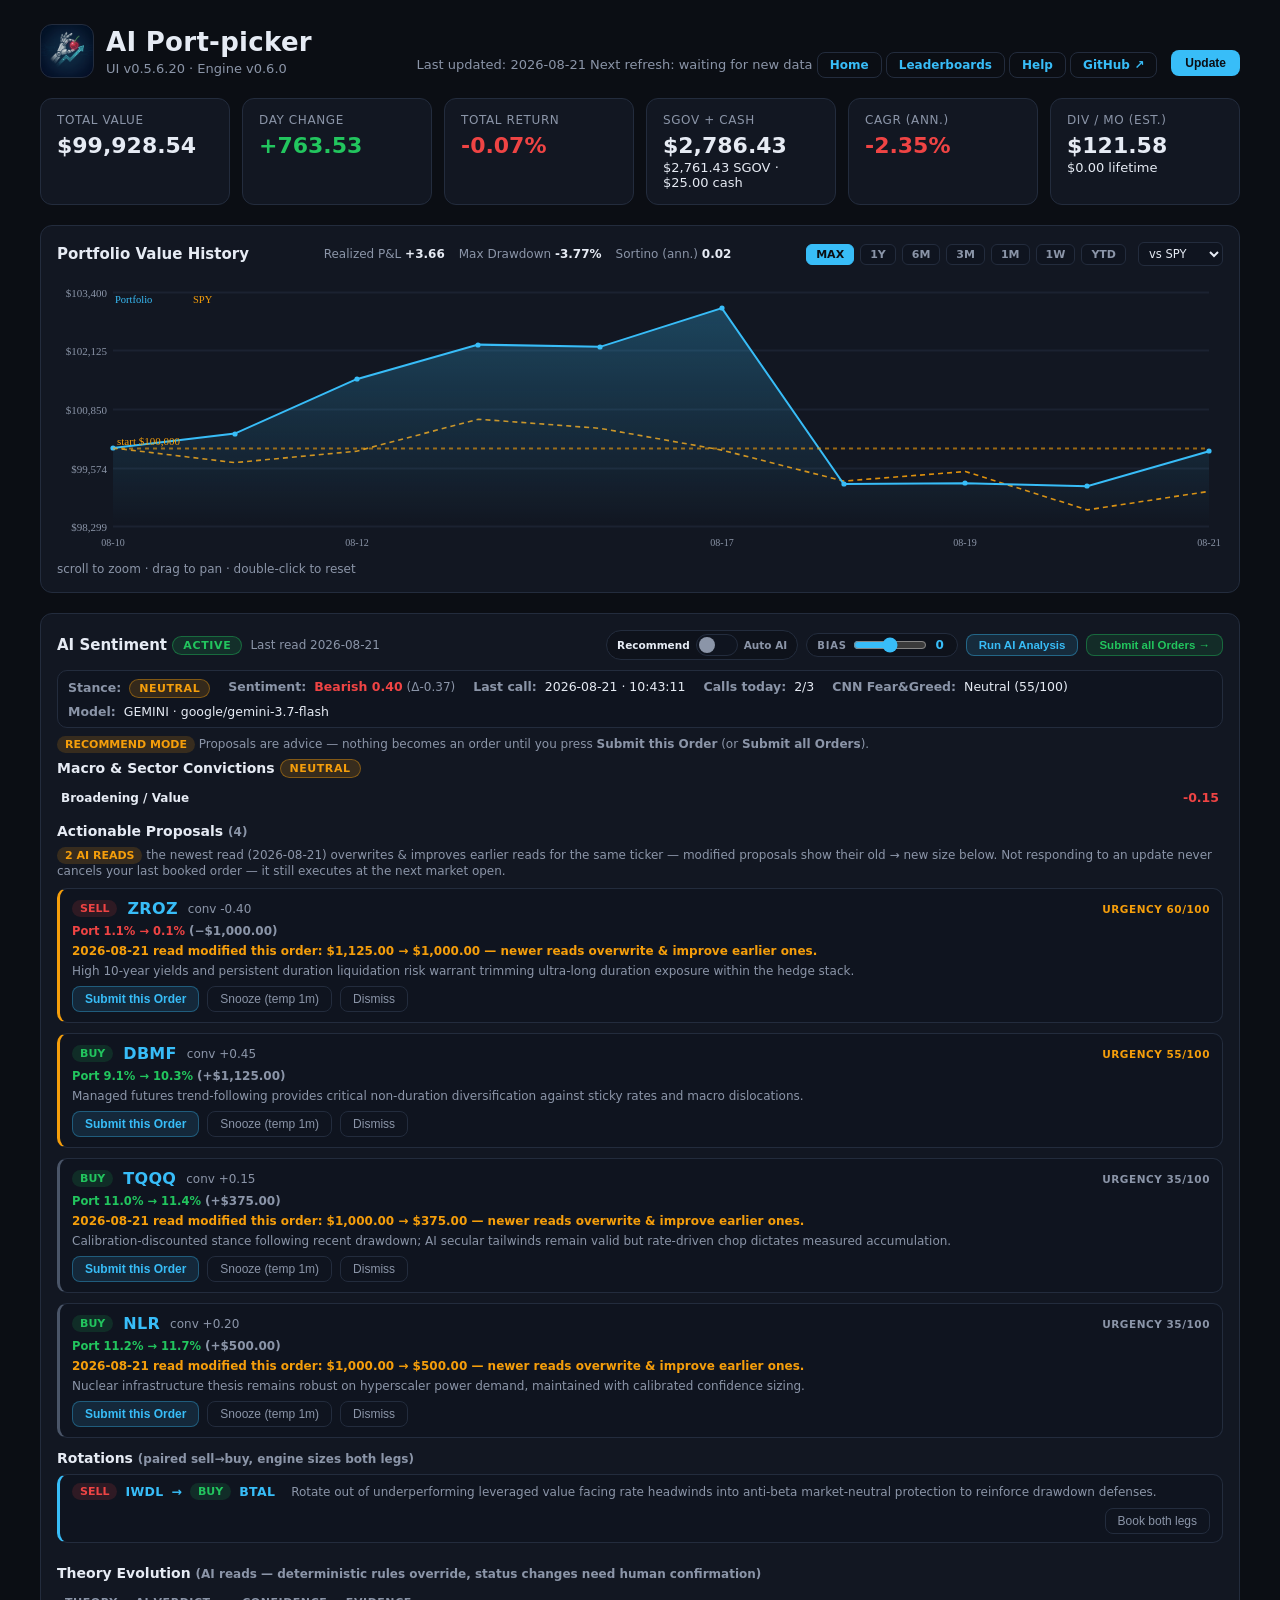
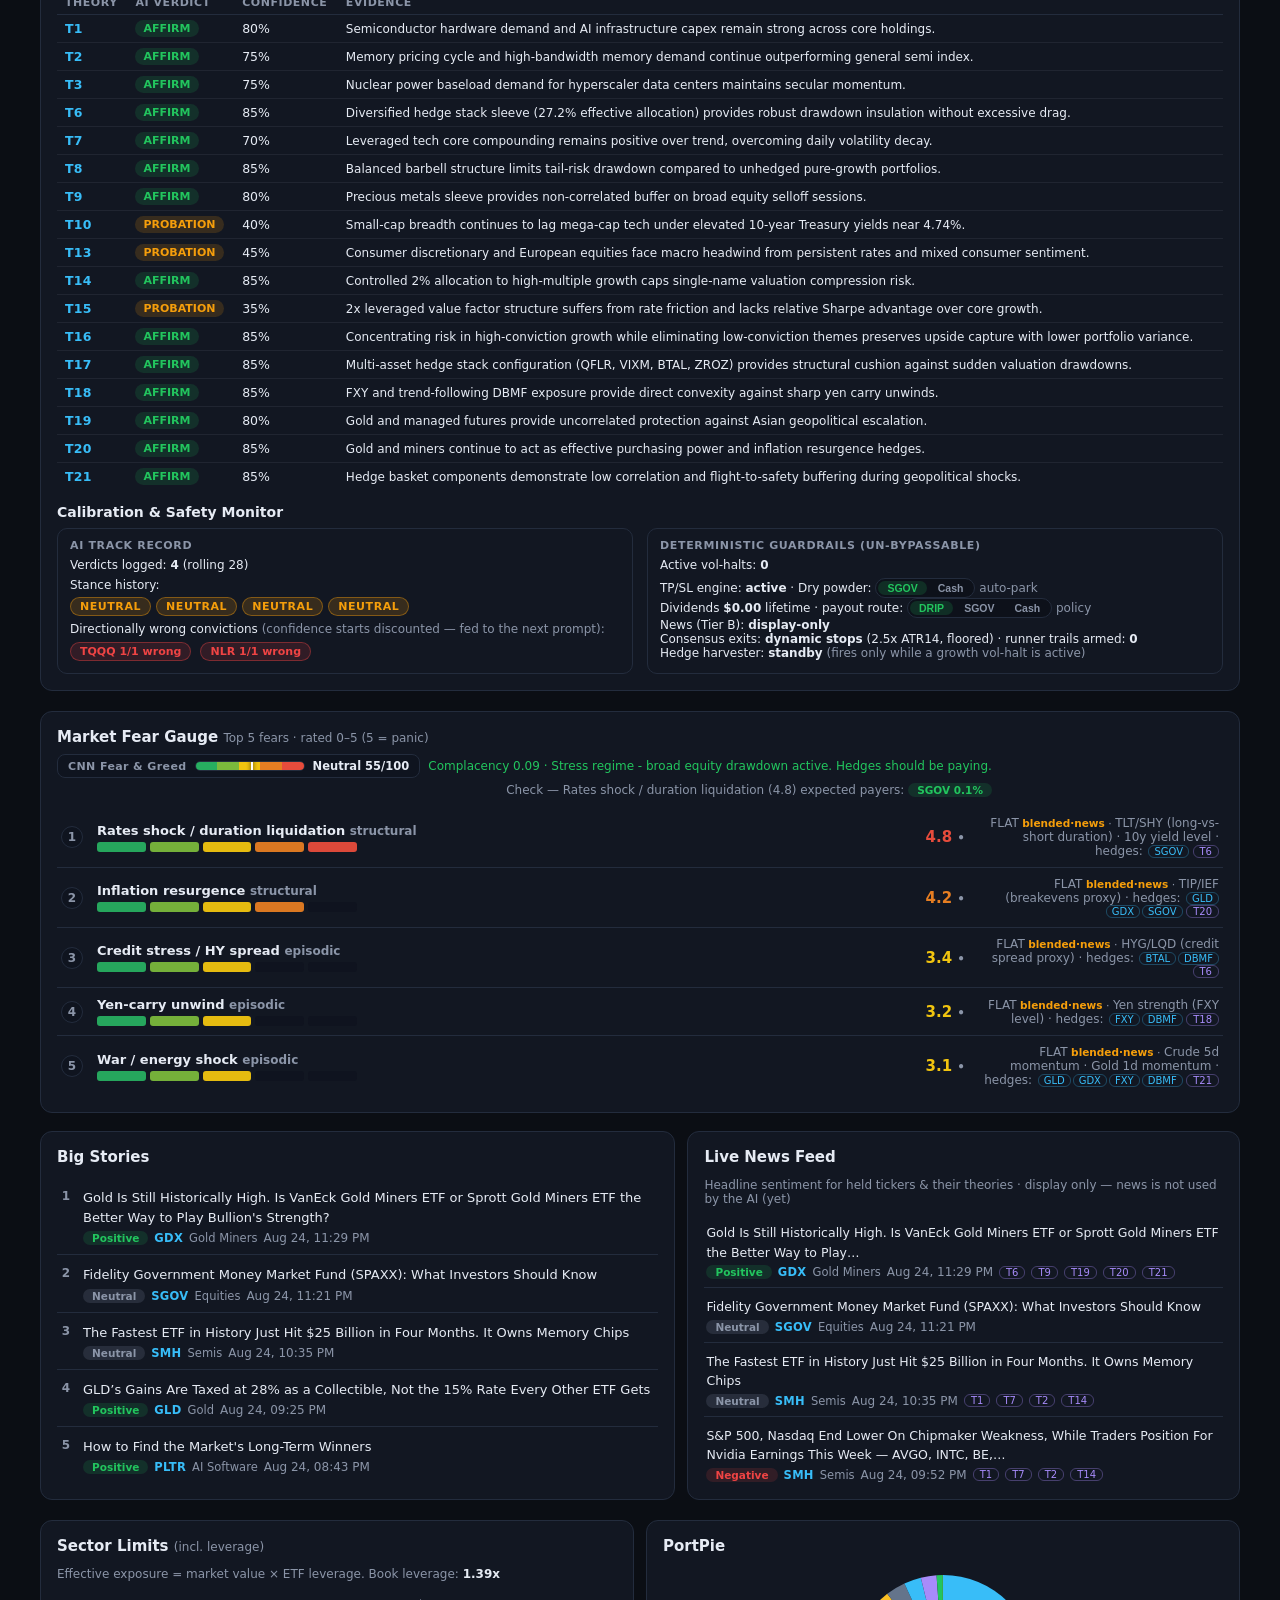
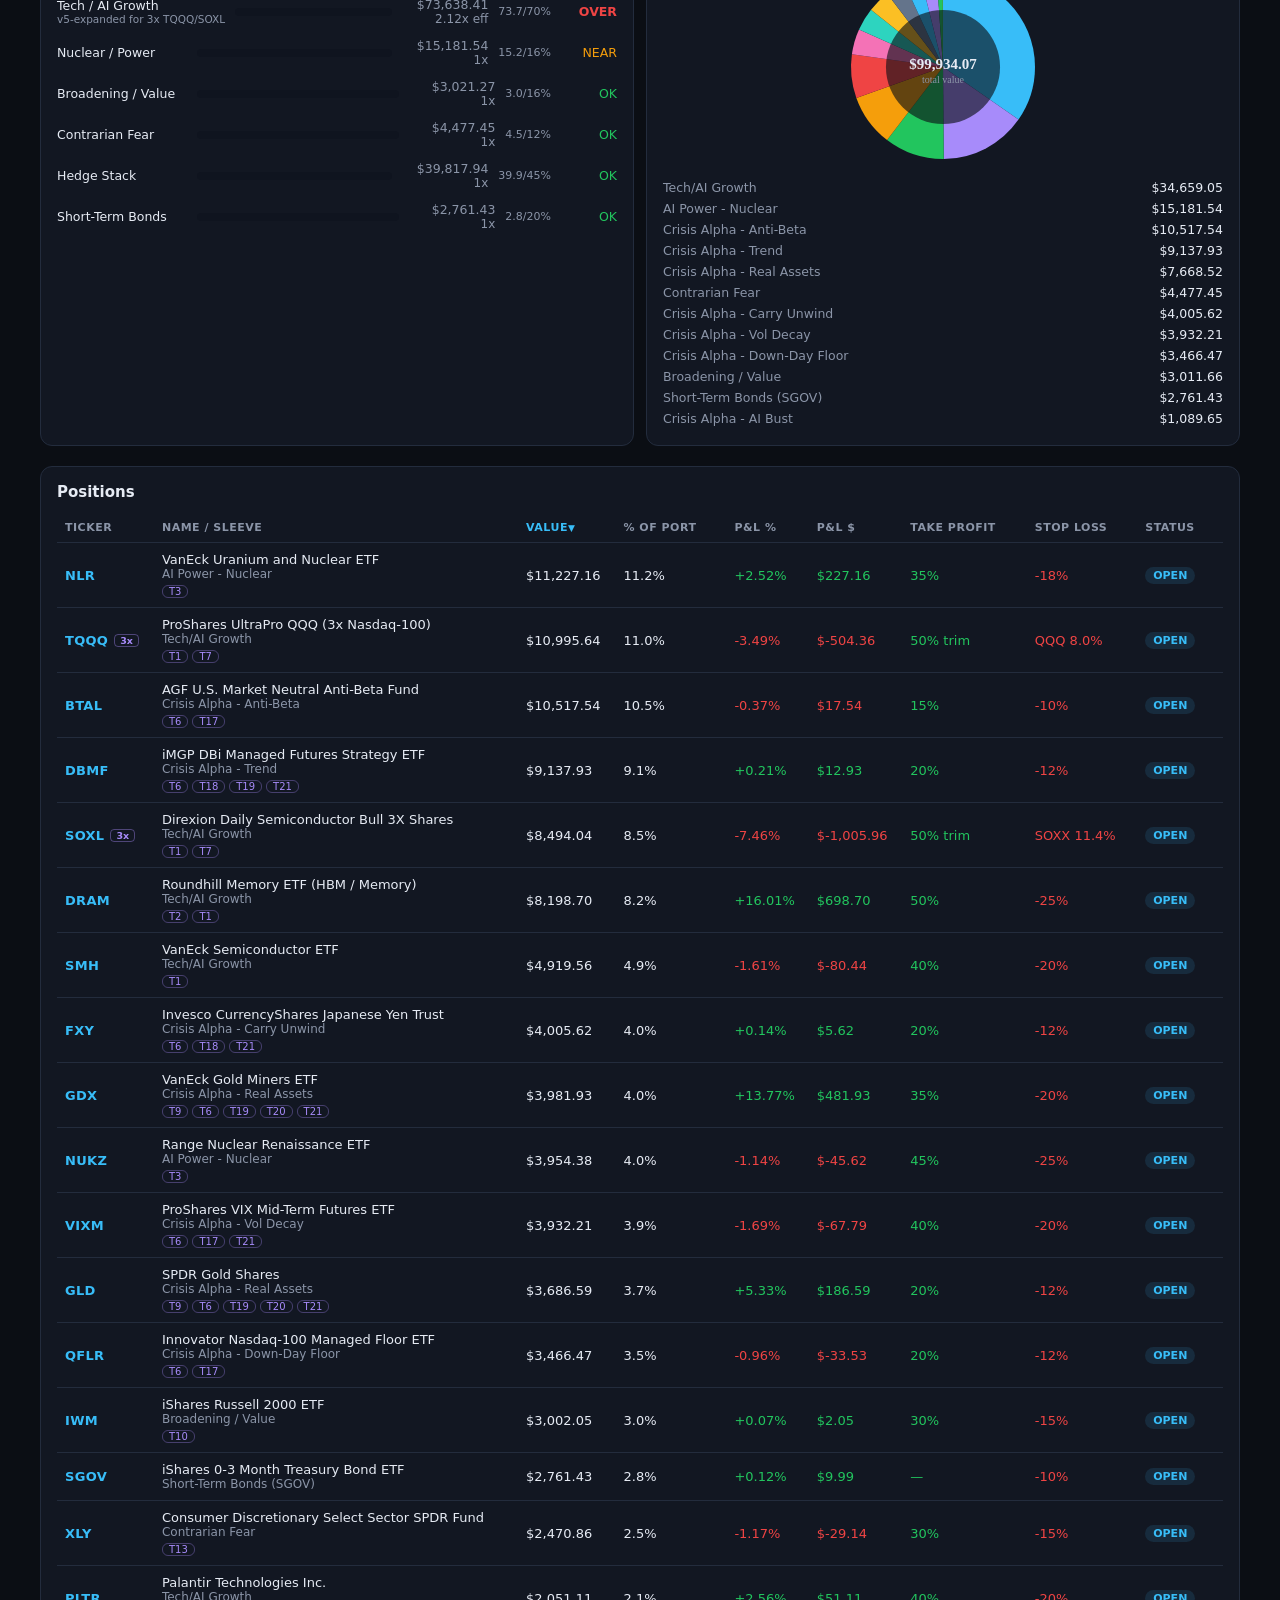
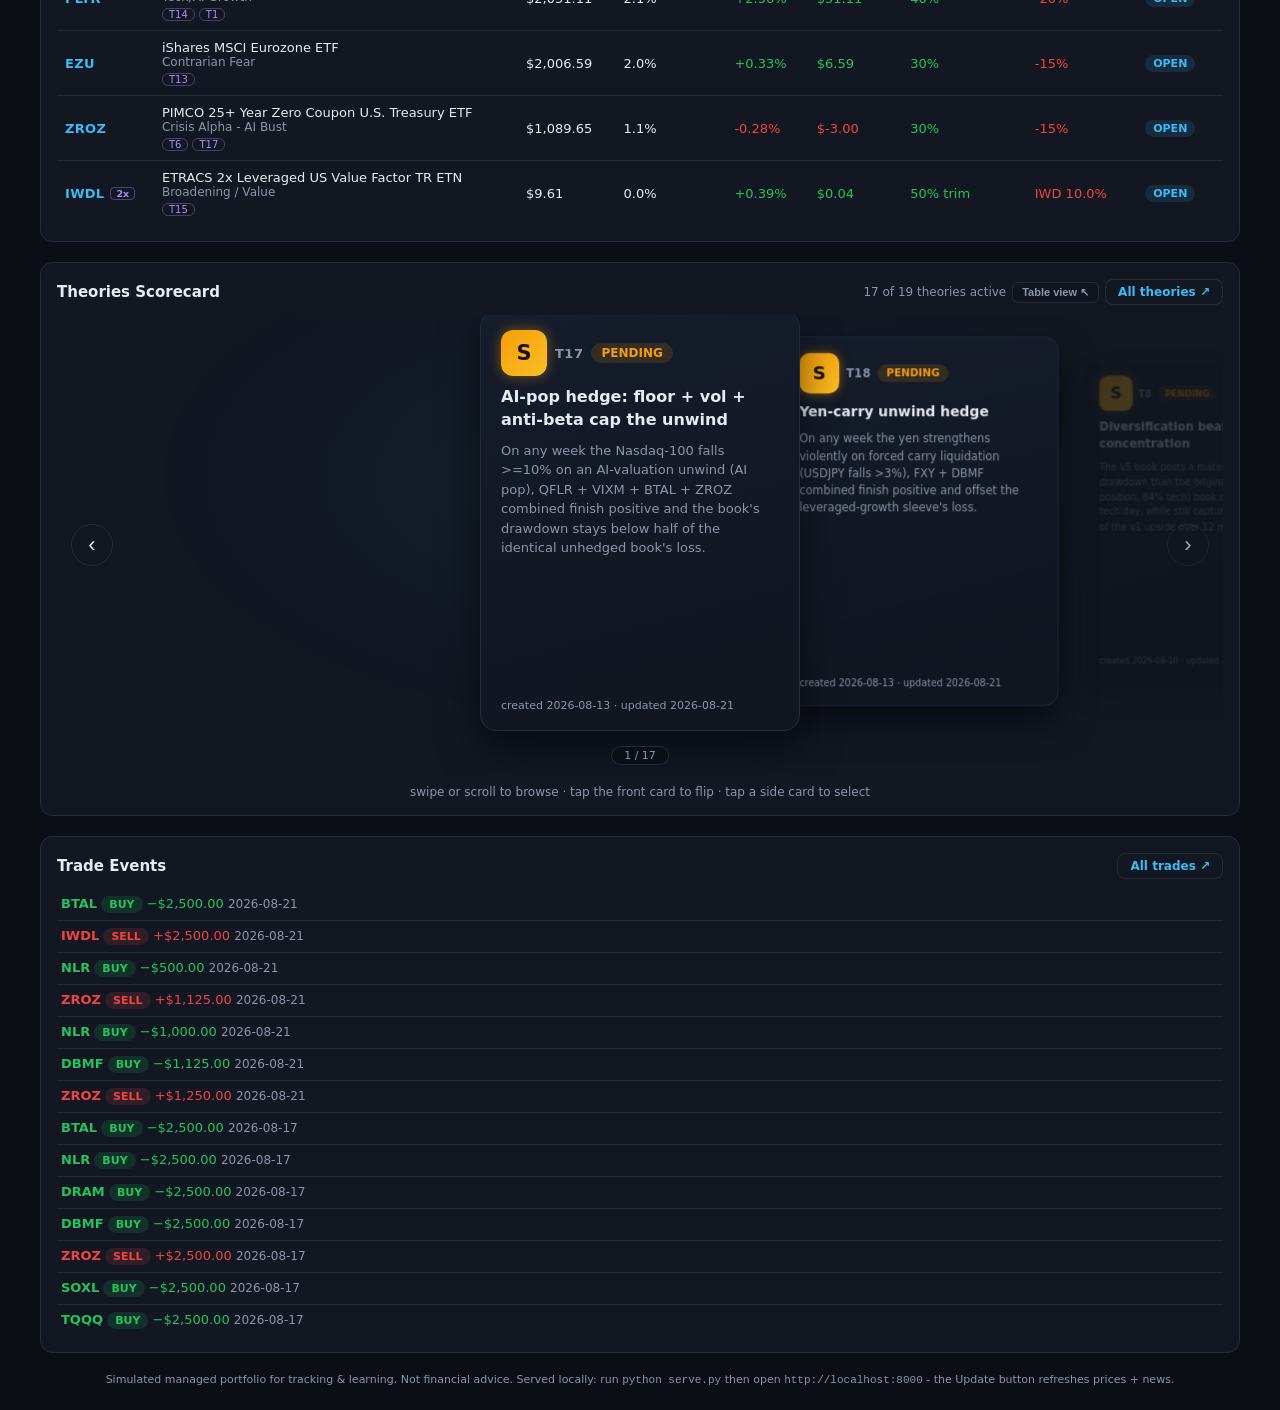
==== commit dbb362ff: "nas: checkpoint 0.5.6.16-20 after power blink - preserve working tree Base 9af9113, behind origin/ma" ====
--- a/dashboard.html
+++ b/dashboard.html
@@ -4,7 +4,7 @@
 <meta charset="UTF-8">
 <meta name="viewport" content="width=device-width, initial-scale=1.0">
 <title>AI Port-picker</title>
-<link rel="stylesheet" href="styles.css?v=55">
+<link rel="stylesheet" href="styles.css?v=57">
 </head>
 <!--
   Page skeleton only. Every section below is filled by app.js from the
@@ -198,6 +198,6 @@
 </div>
 
 <script src="wheel.js?v=8"></script>
-<script src="app.js?v=62" defer></script>
+<script src="app.js?v=66" defer></script>
 </body>
 </html>
--- a/styles.css
+++ b/styles.css
@@ -356,7 +356,13 @@
 .landBtn.ghost{background:var(--panel2); color:var(--txt); border-color:var(--border);}
 .landBtn.ghost:hover{border-color:var(--blue); color:var(--blue);}
 .landBtn.big{padding:12px 26px; font-size:15px;}
-.landHero{text-align:center; padding:44px 12px 30px; position:relative;}
+.landHero{text-align:center; padding:44px 12px 30px; position:relative; overflow:hidden;}
+.heroDecor{position:absolute; inset:0; pointer-events:none; overflow:hidden;}
+.heroBear,.heroBull{position:absolute; top:8px; width:min(320px, 42vw); height:min(320px, 42vw); opacity:0.18;}
+.heroBear{left:-18px; transform:rotate(-4deg);}
+.heroBull{right:-18px; transform:rotate(4deg);}
+@media (max-width:900px){ .heroBear,.heroBull{width:min(220px, 44vw); height:min(220px, 44vw); opacity:0.13;} }
+@media (max-width:600px){ .heroBear,.heroBull{display:none;} }
 .heroBadge{display:inline-block; font-size:11.5px; font-weight:600; letter-spacing:.4px; color:var(--muted); border:1px solid var(--border); background:var(--panel2); border-radius:999px; padding:5px 14px; margin-bottom:22px;}
 .landTitle{font-size:clamp(34px, 6vw, 58px); line-height:1.08; font-weight:800; letter-spacing:-.5px; margin-bottom:18px;}
 .grad{background:linear-gradient(100deg, var(--blue), var(--violet)); -webkit-background-clip:text; background-clip:text; color:transparent;}
@@ -441,5 +447,5 @@
 .lbEmpty{color:var(--muted); font-size:13px; padding:22px 14px; text-align:center;}
 @media (max-width:560px){
   .lbHead, .lbRow{grid-template-columns:44px 1fr 72px 72px;}
-  .lbHead span:nth-child(3), .lbRow .lbAuthor, .lbHead span:nth-child(6), .lbRow .lbSh{display:none;}
+  .lbHead span:nth-child(3), .lbRow .lbAuthor, .lbHead span:nth-child(6), .lbRow .lbSortino{display:none;}
 }
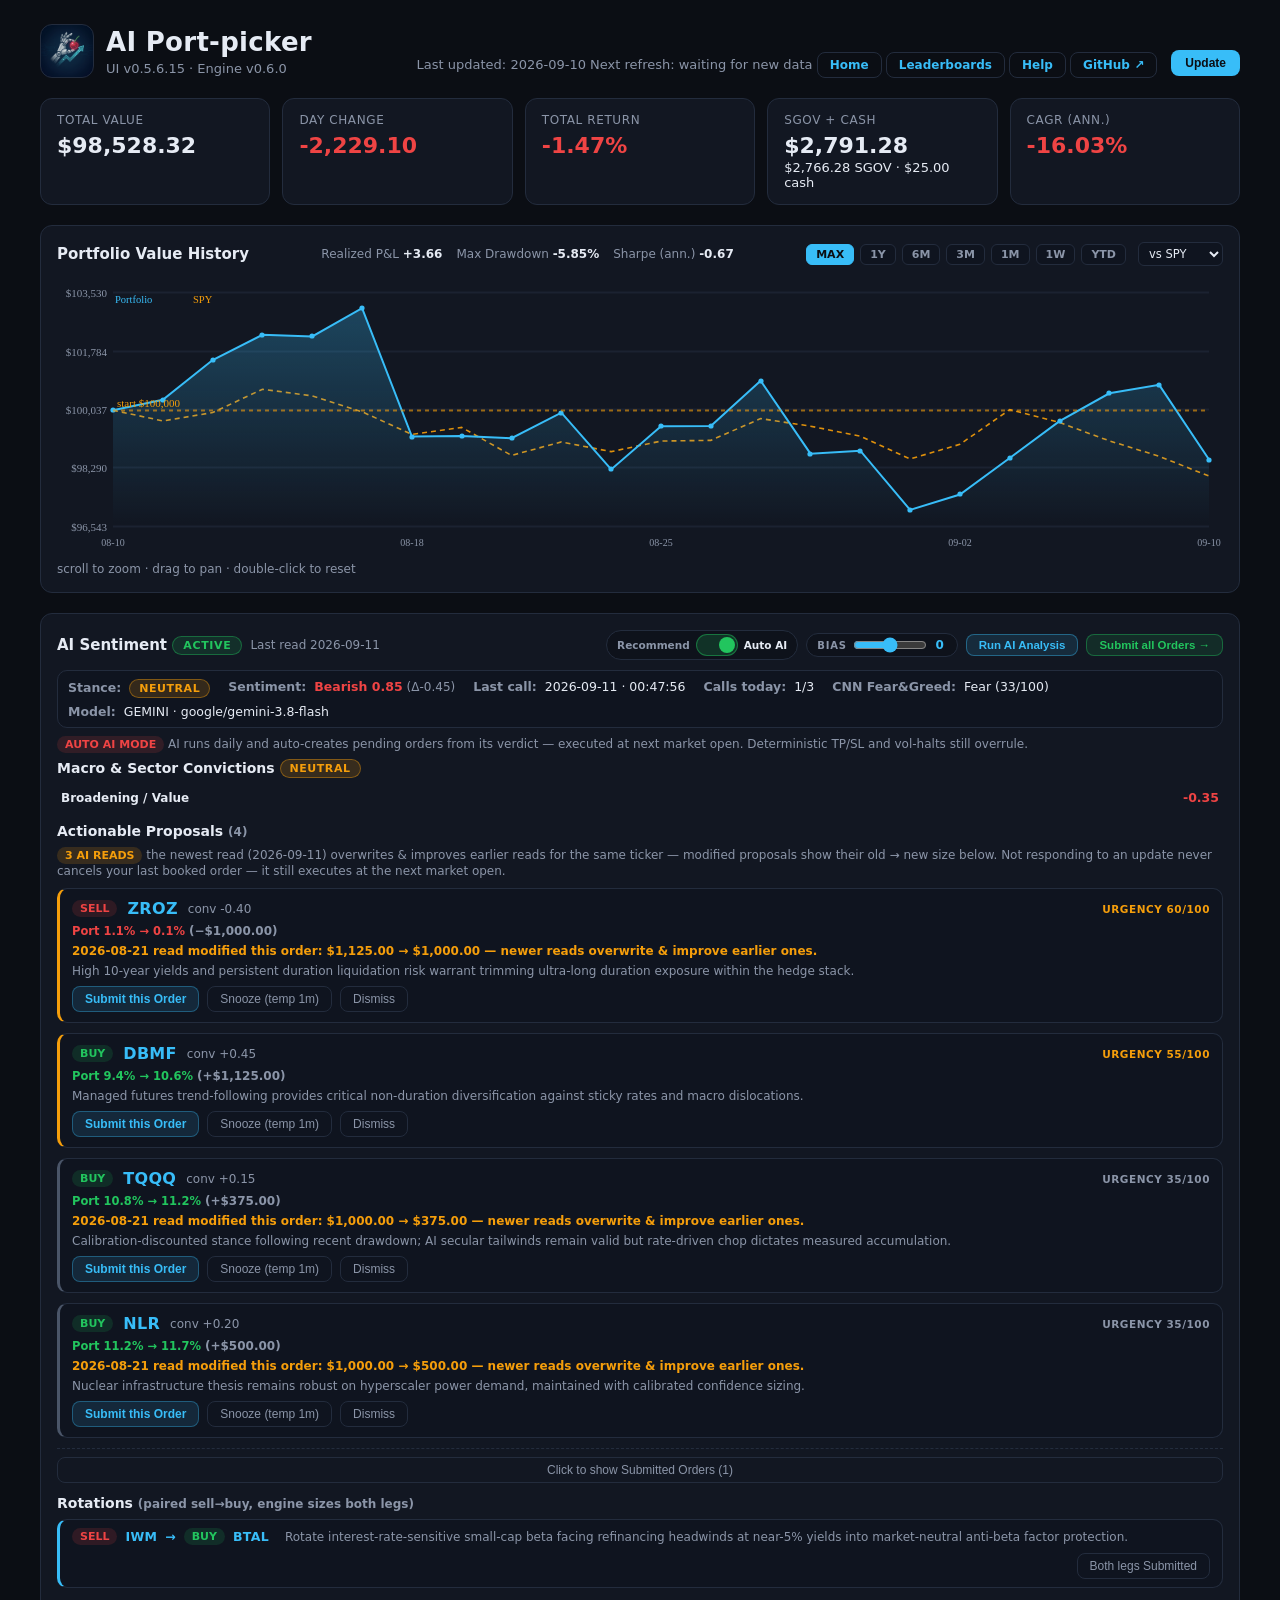
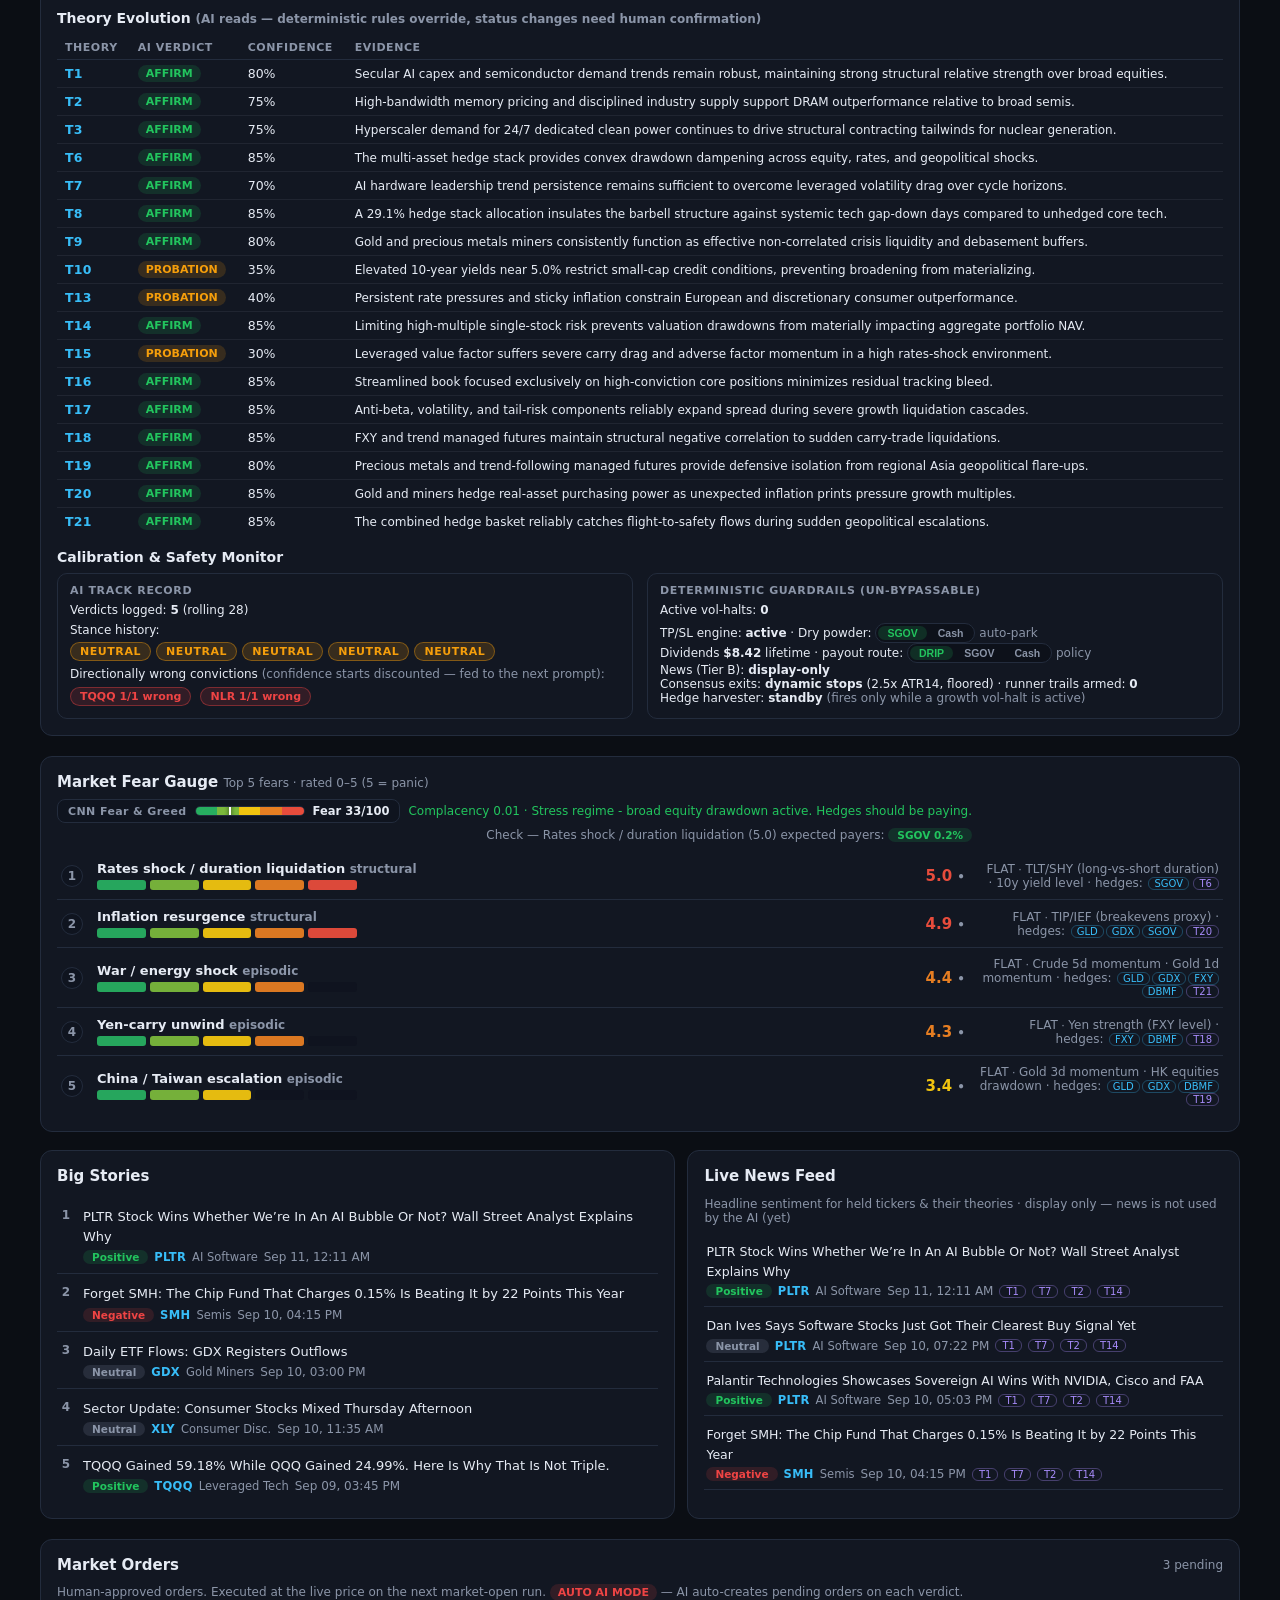
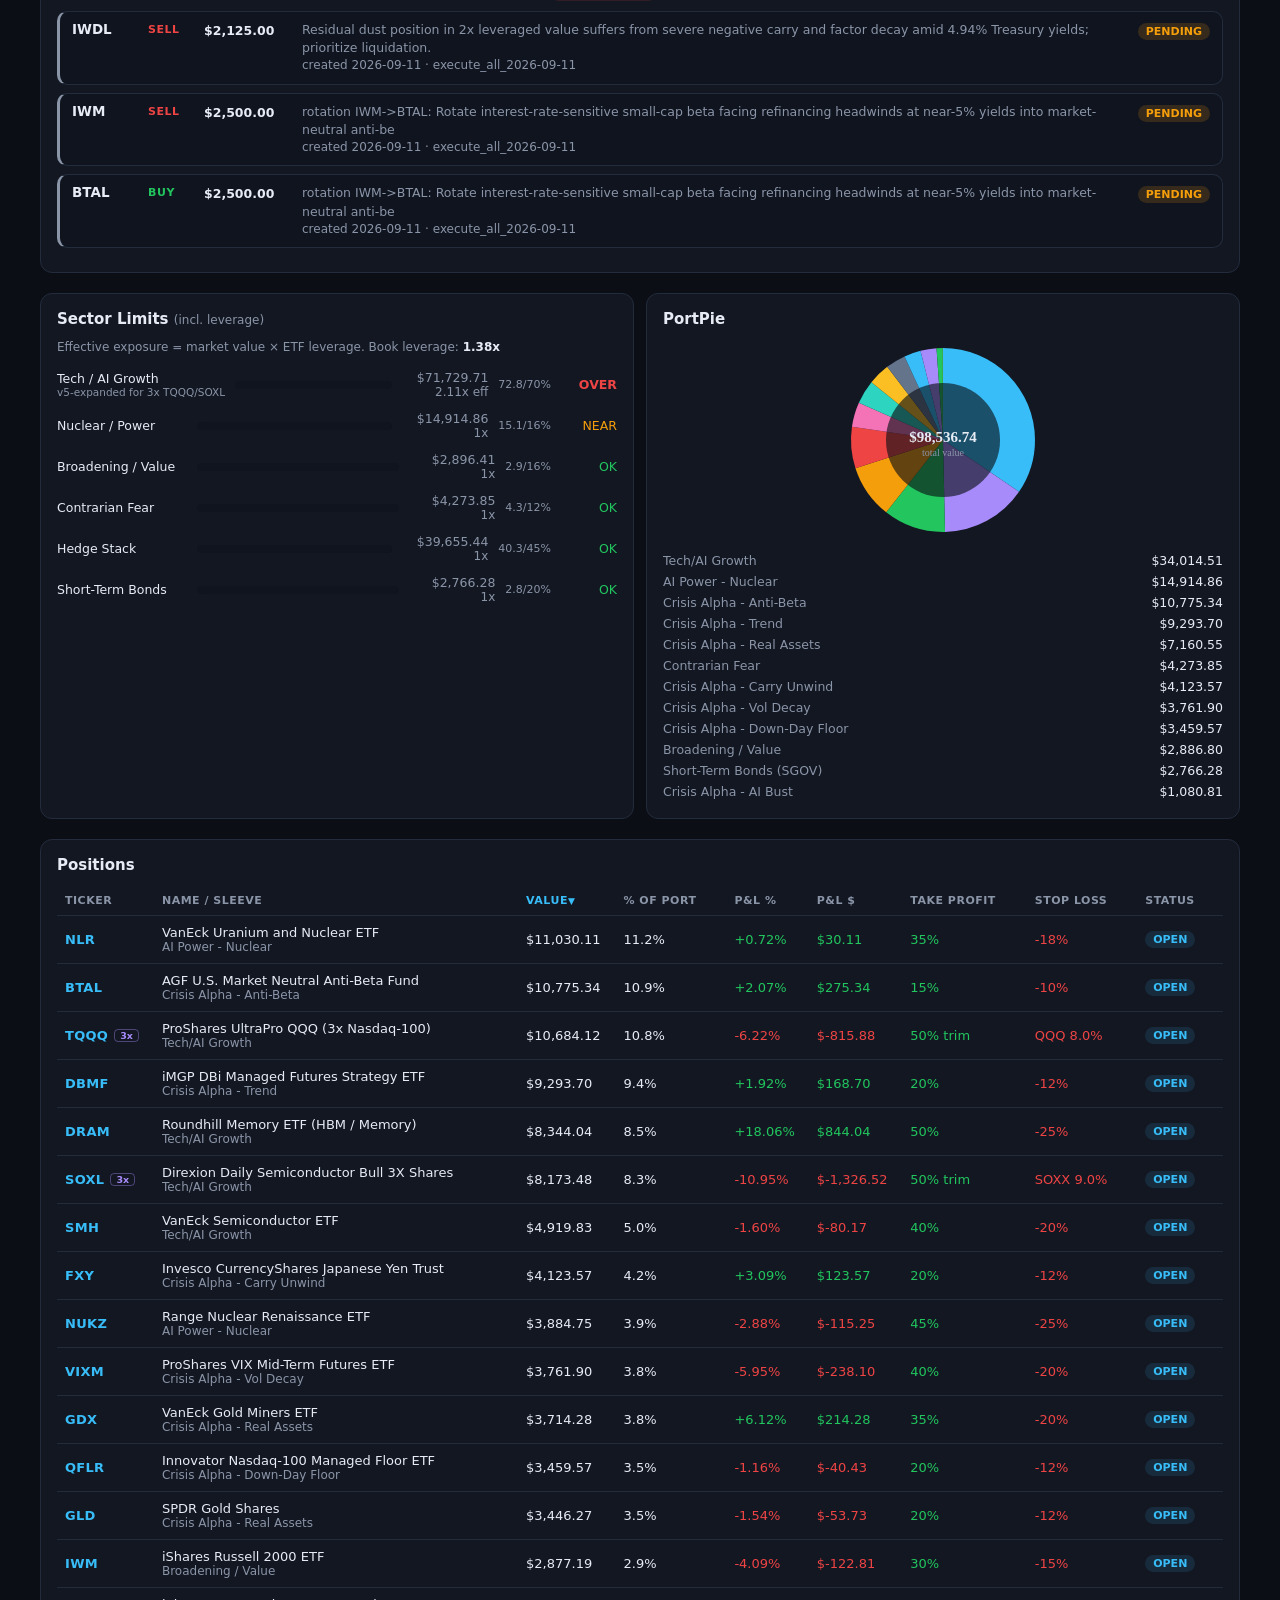
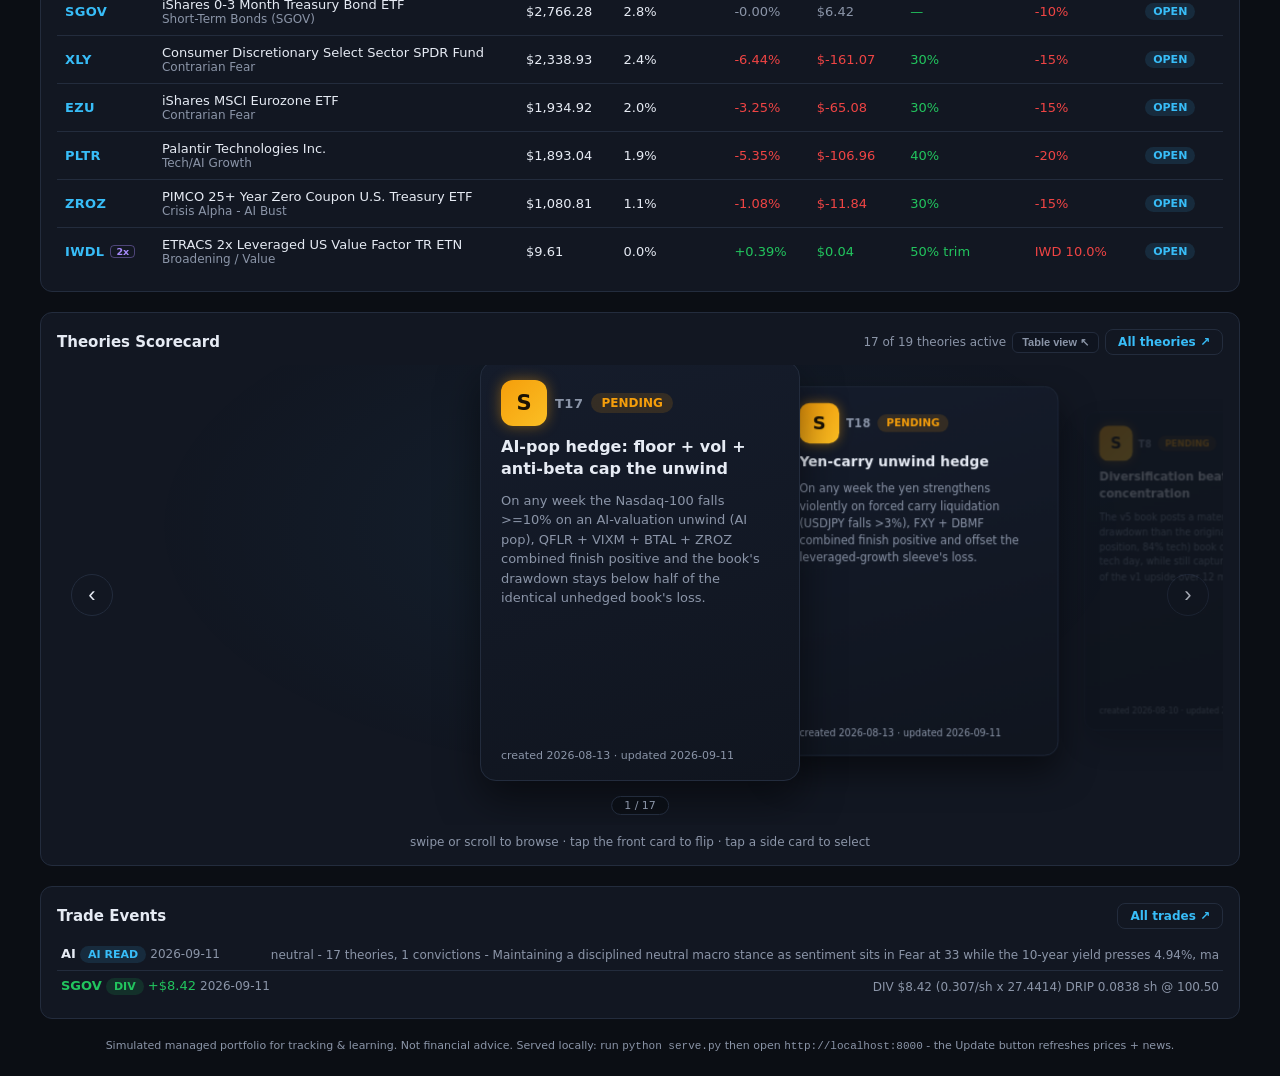
==== commit 1a8eedf4: "instant toggles: /mode /book /execute_all /bias /park /dividend skip the update run Each toggle used" ====
--- a/dashboard.html
+++ b/dashboard.html
@@ -4,7 +4,7 @@
 <meta charset="UTF-8">
 <meta name="viewport" content="width=device-width, initial-scale=1.0">
 <title>AI Port-picker</title>
-<link rel="stylesheet" href="styles.css?v=57">
+<link rel="stylesheet" href="styles.css?v=55">
 </head>
 <!--
   Page skeleton only. Every section below is filled by app.js from the
@@ -198,6 +198,6 @@
 </div>
 
 <script src="wheel.js?v=8"></script>
-<script src="app.js?v=66" defer></script>
+<script src="app.js?v=63" defer></script>
 </body>
 </html>
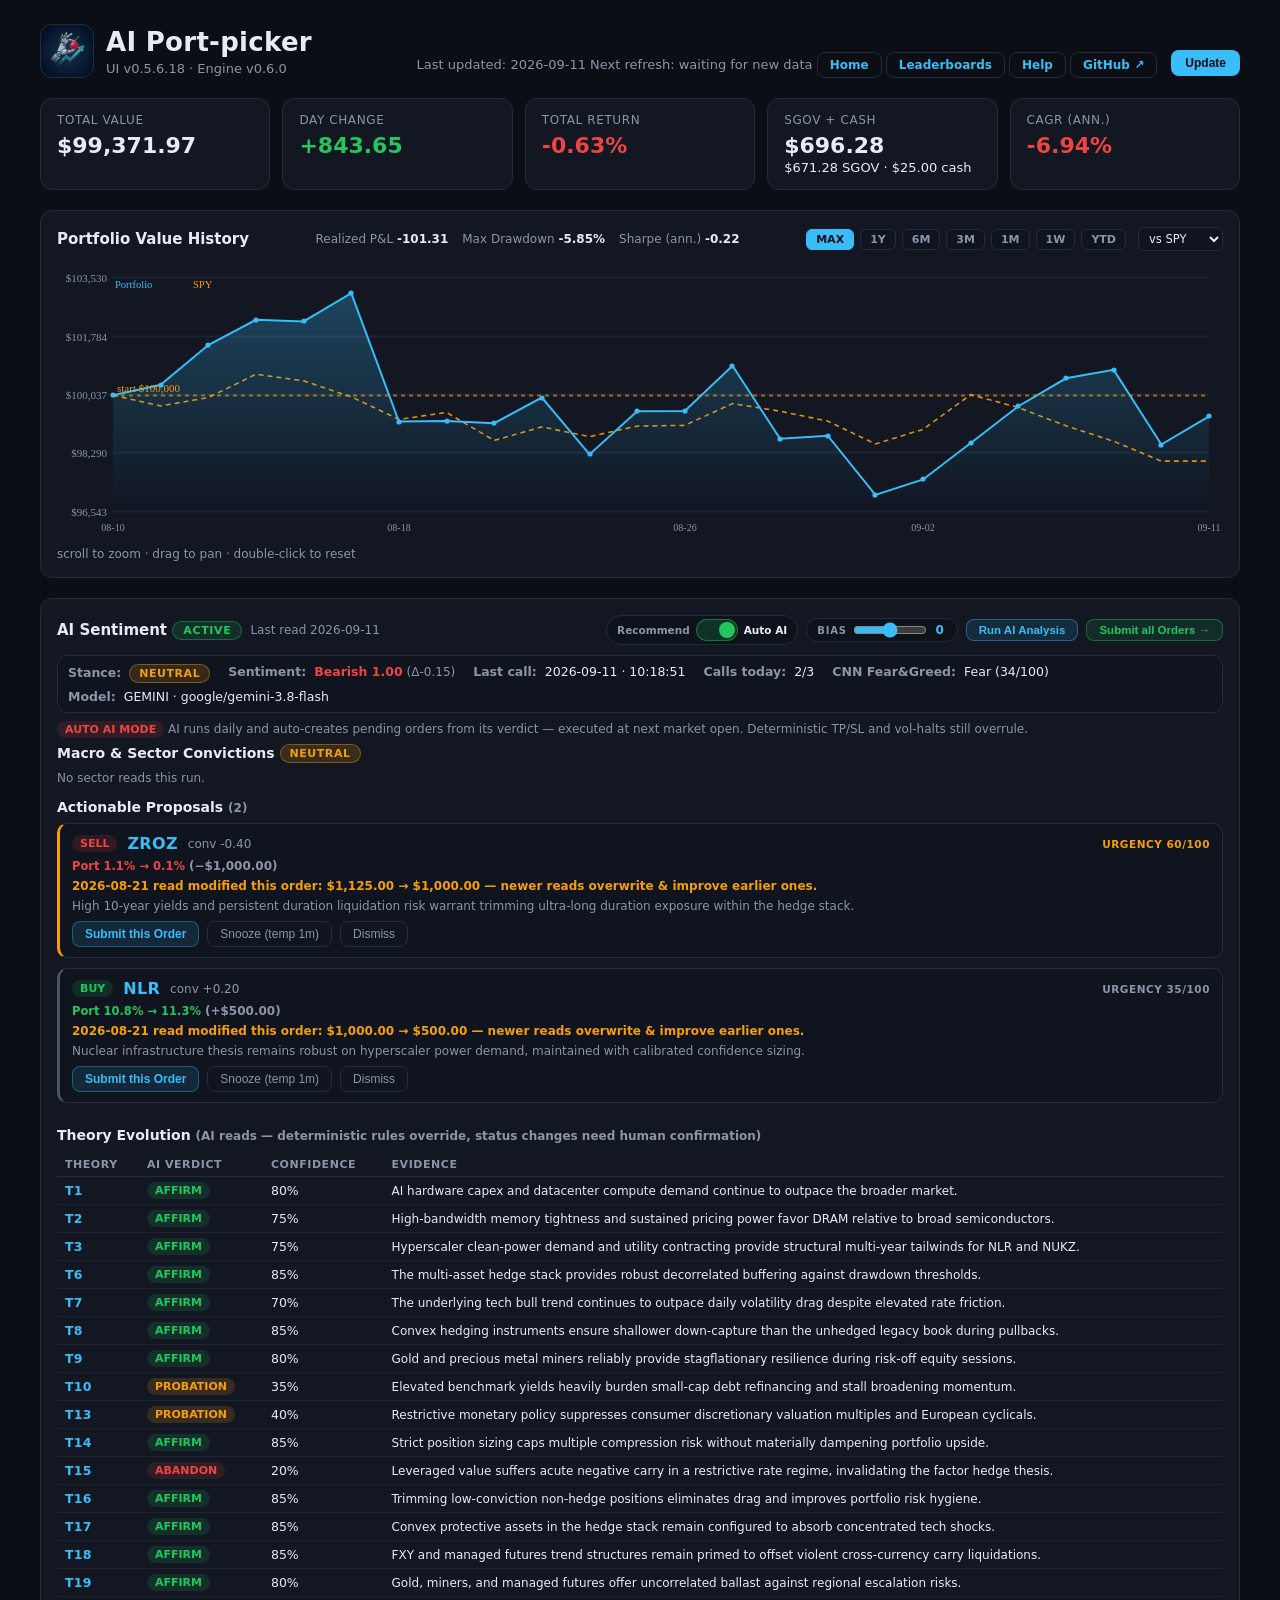
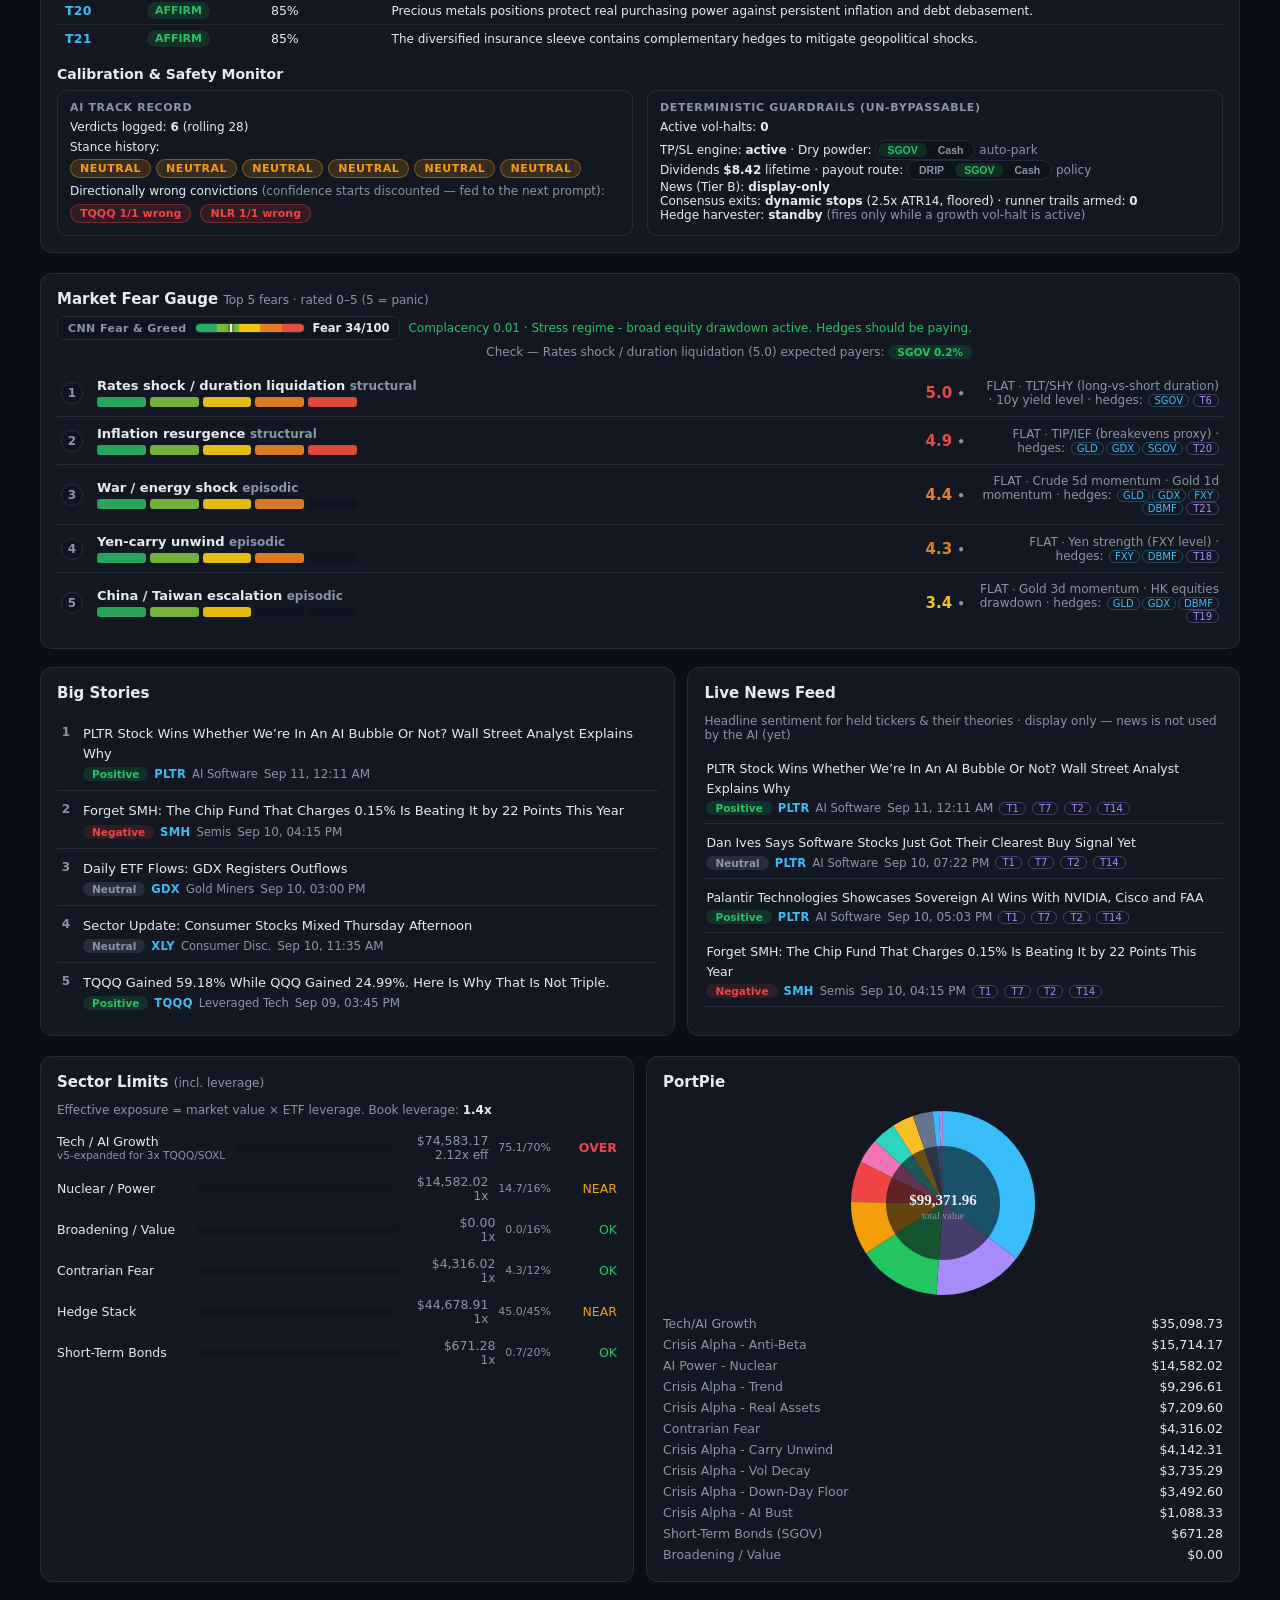
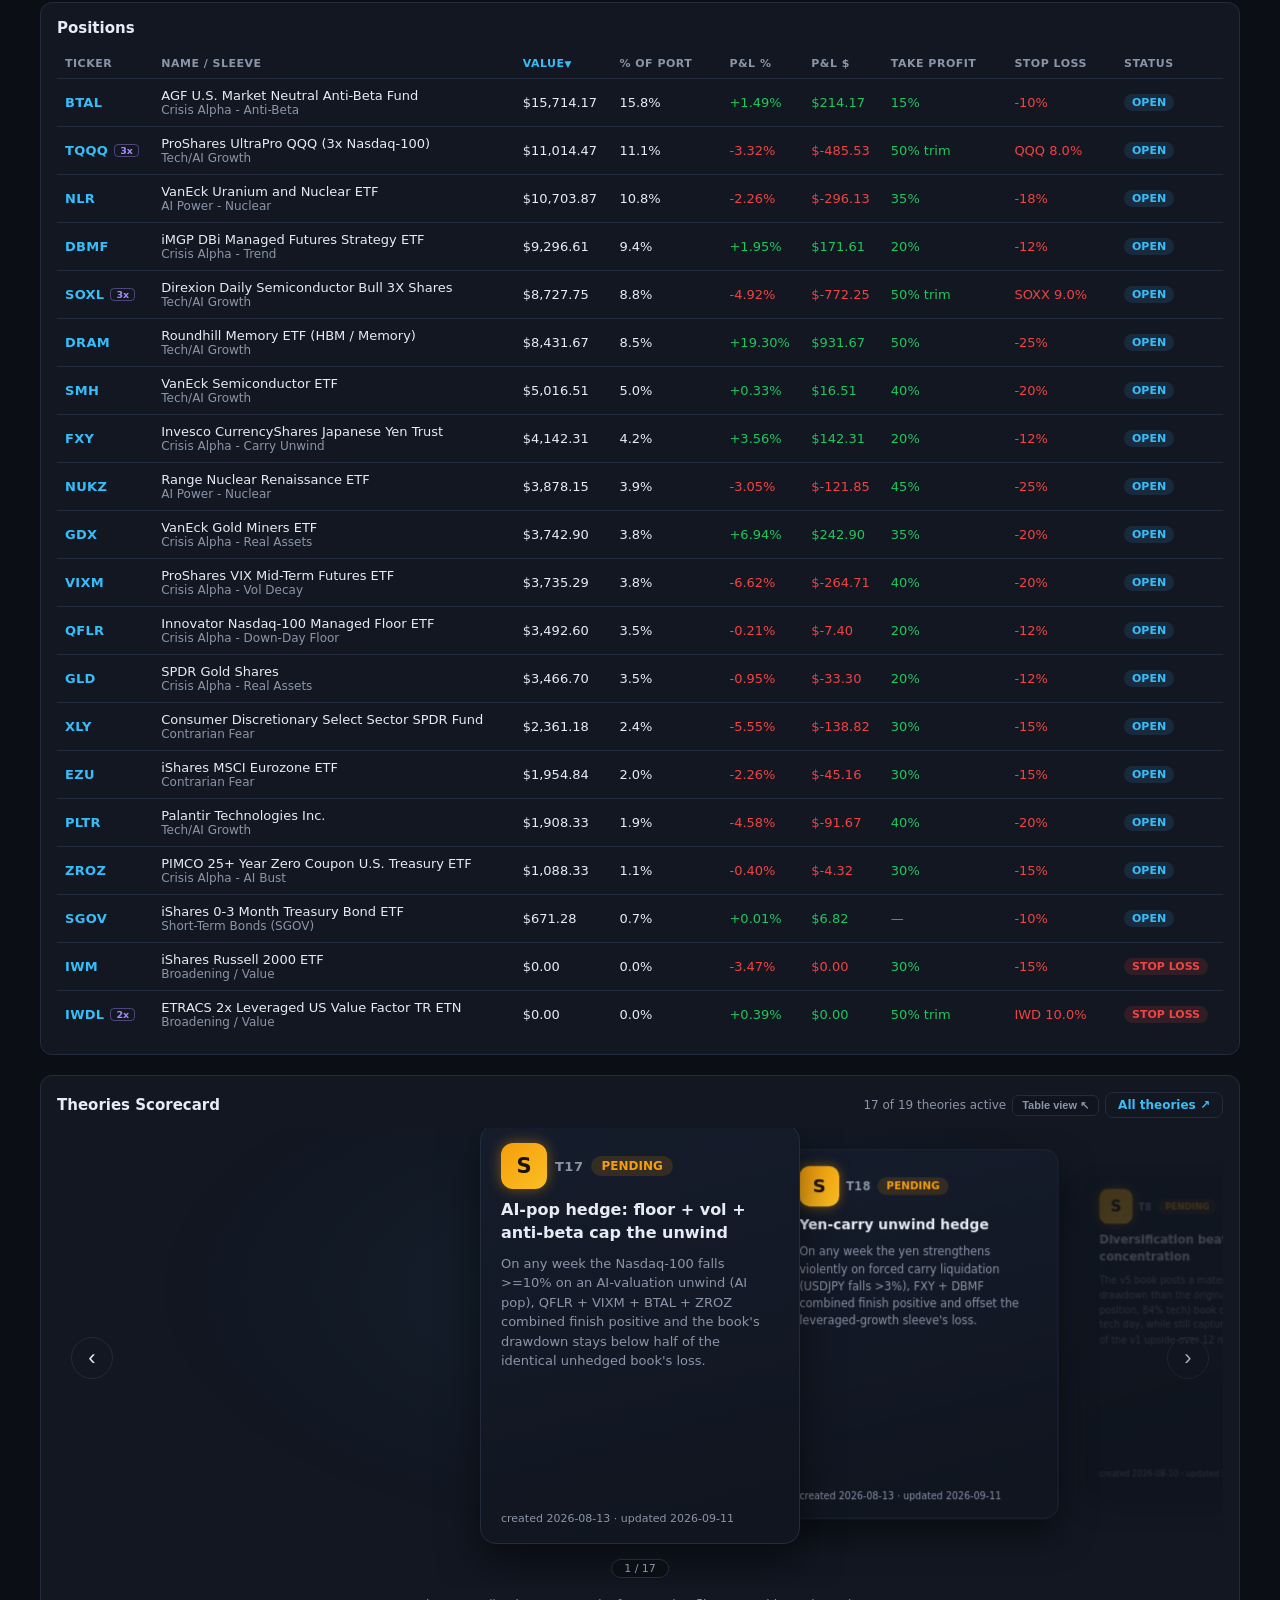
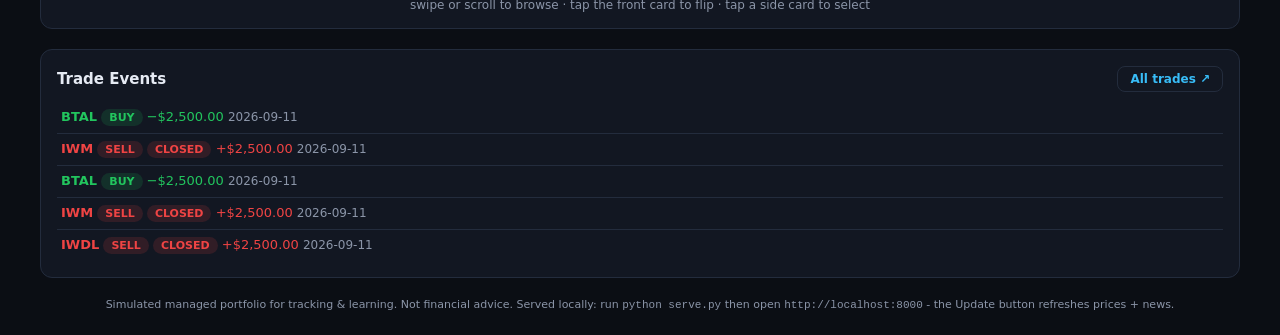
==== commit 33bf4d94: "site 0.5.6.18: prune dead Submit buttons, honest booking errors - proposal_queue drops closed-ticker" ====
--- a/dashboard.html
+++ b/dashboard.html
@@ -198,6 +198,6 @@
 </div>
 
 <script src="wheel.js?v=8"></script>
-<script src="app.js?v=63" defer></script>
+<script src="app.js?v=64" defer></script>
 </body>
 </html>
